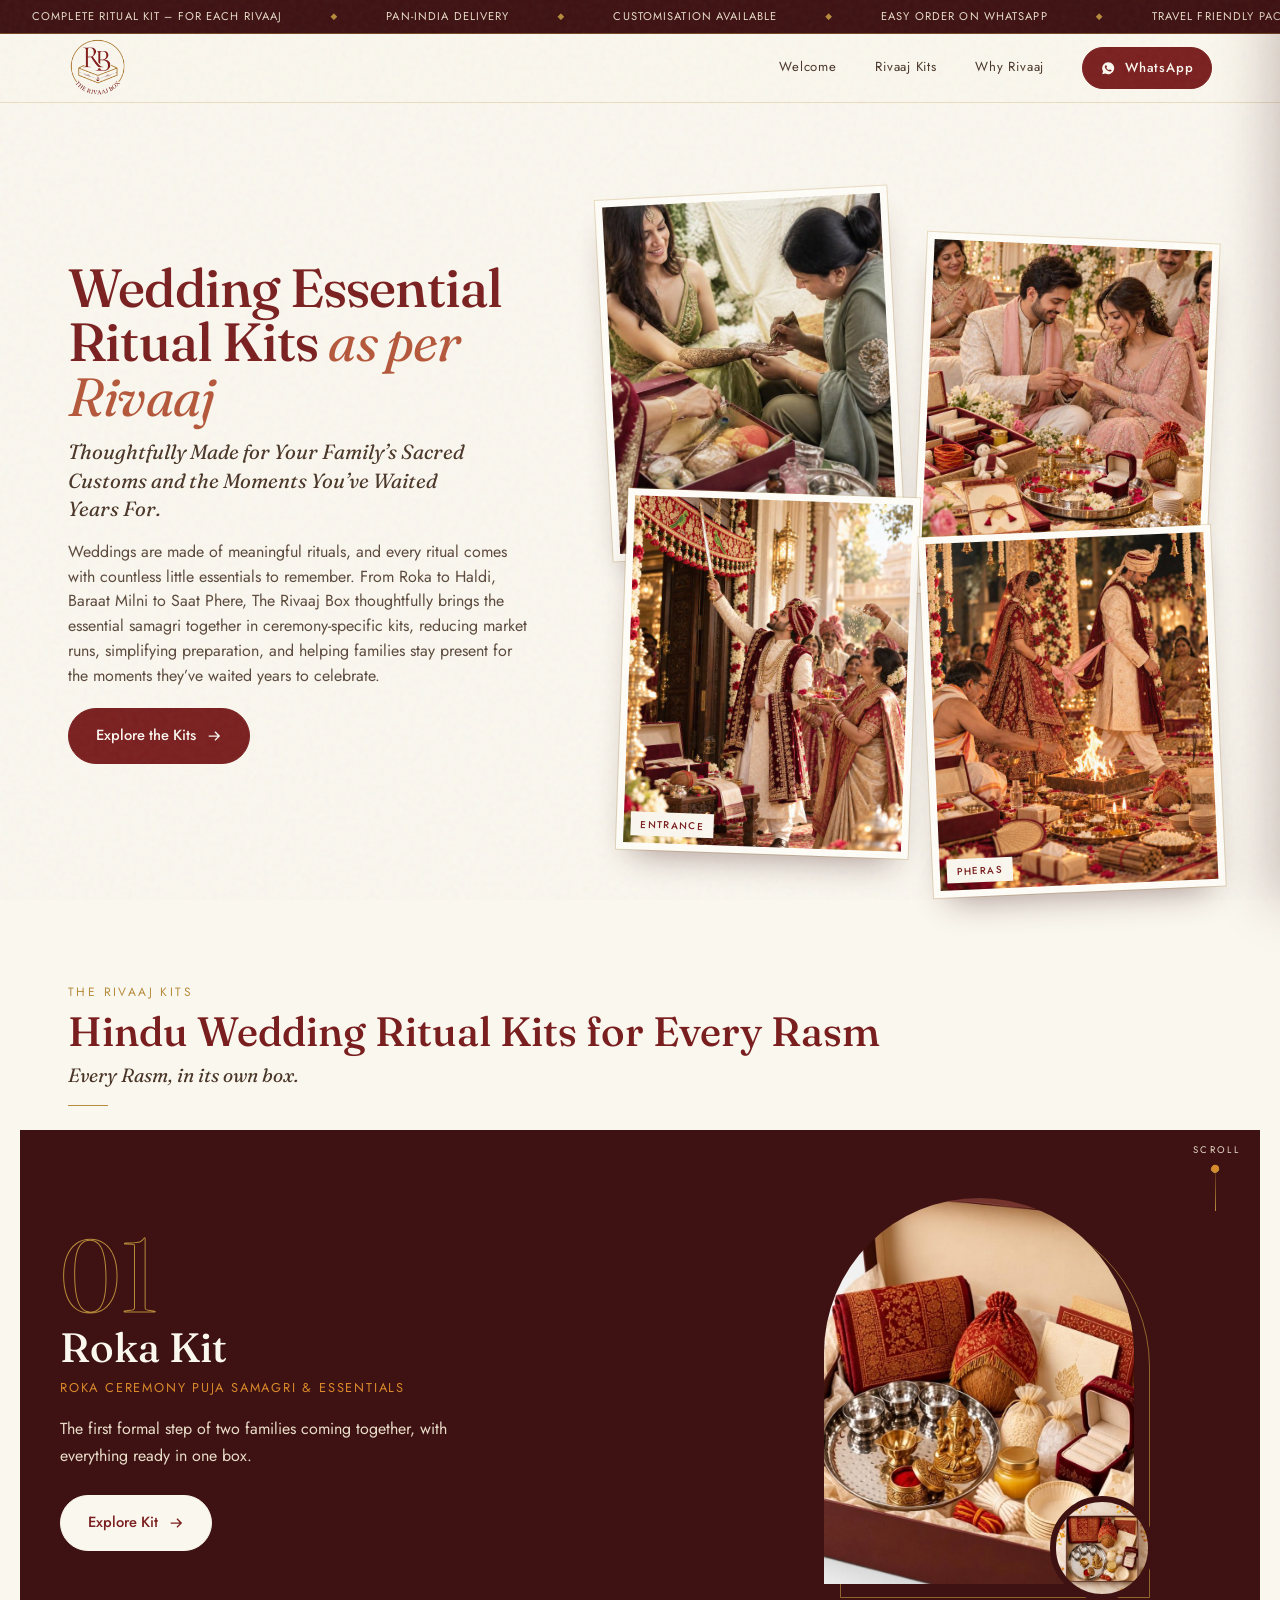
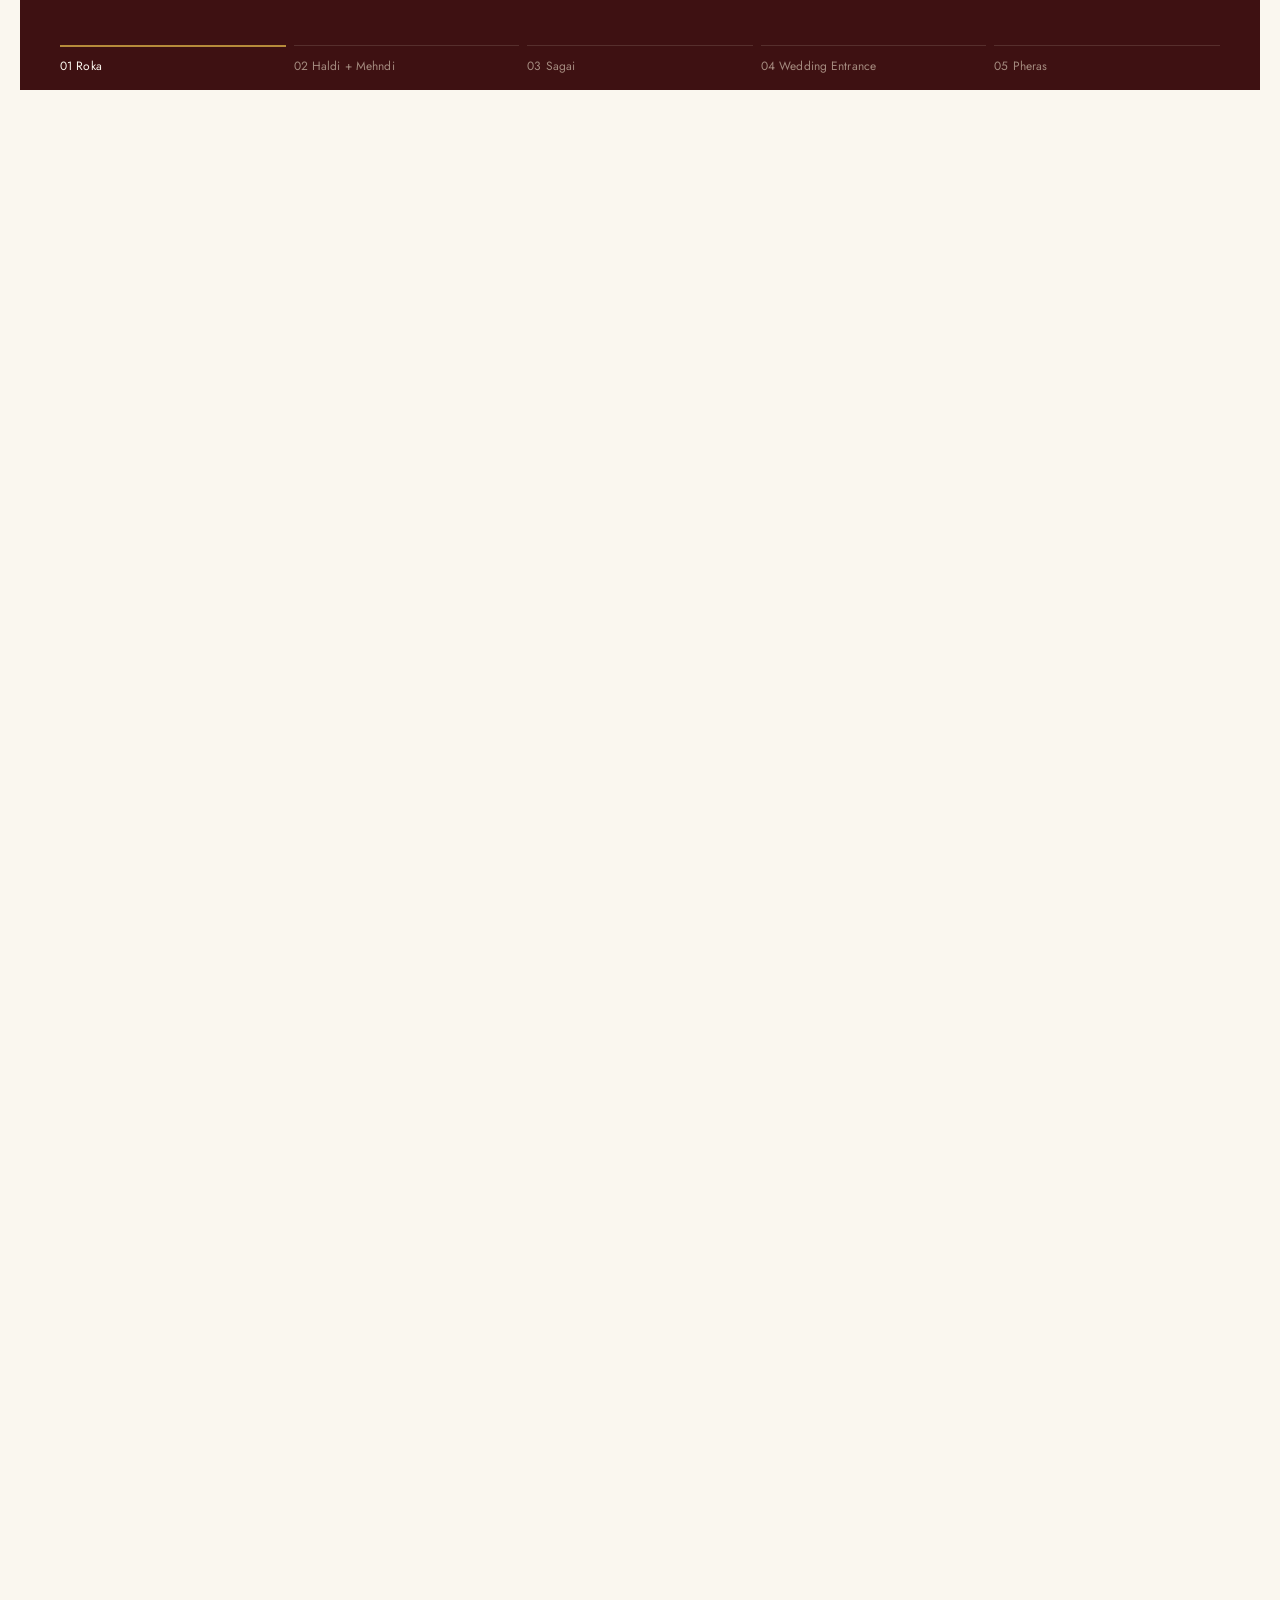
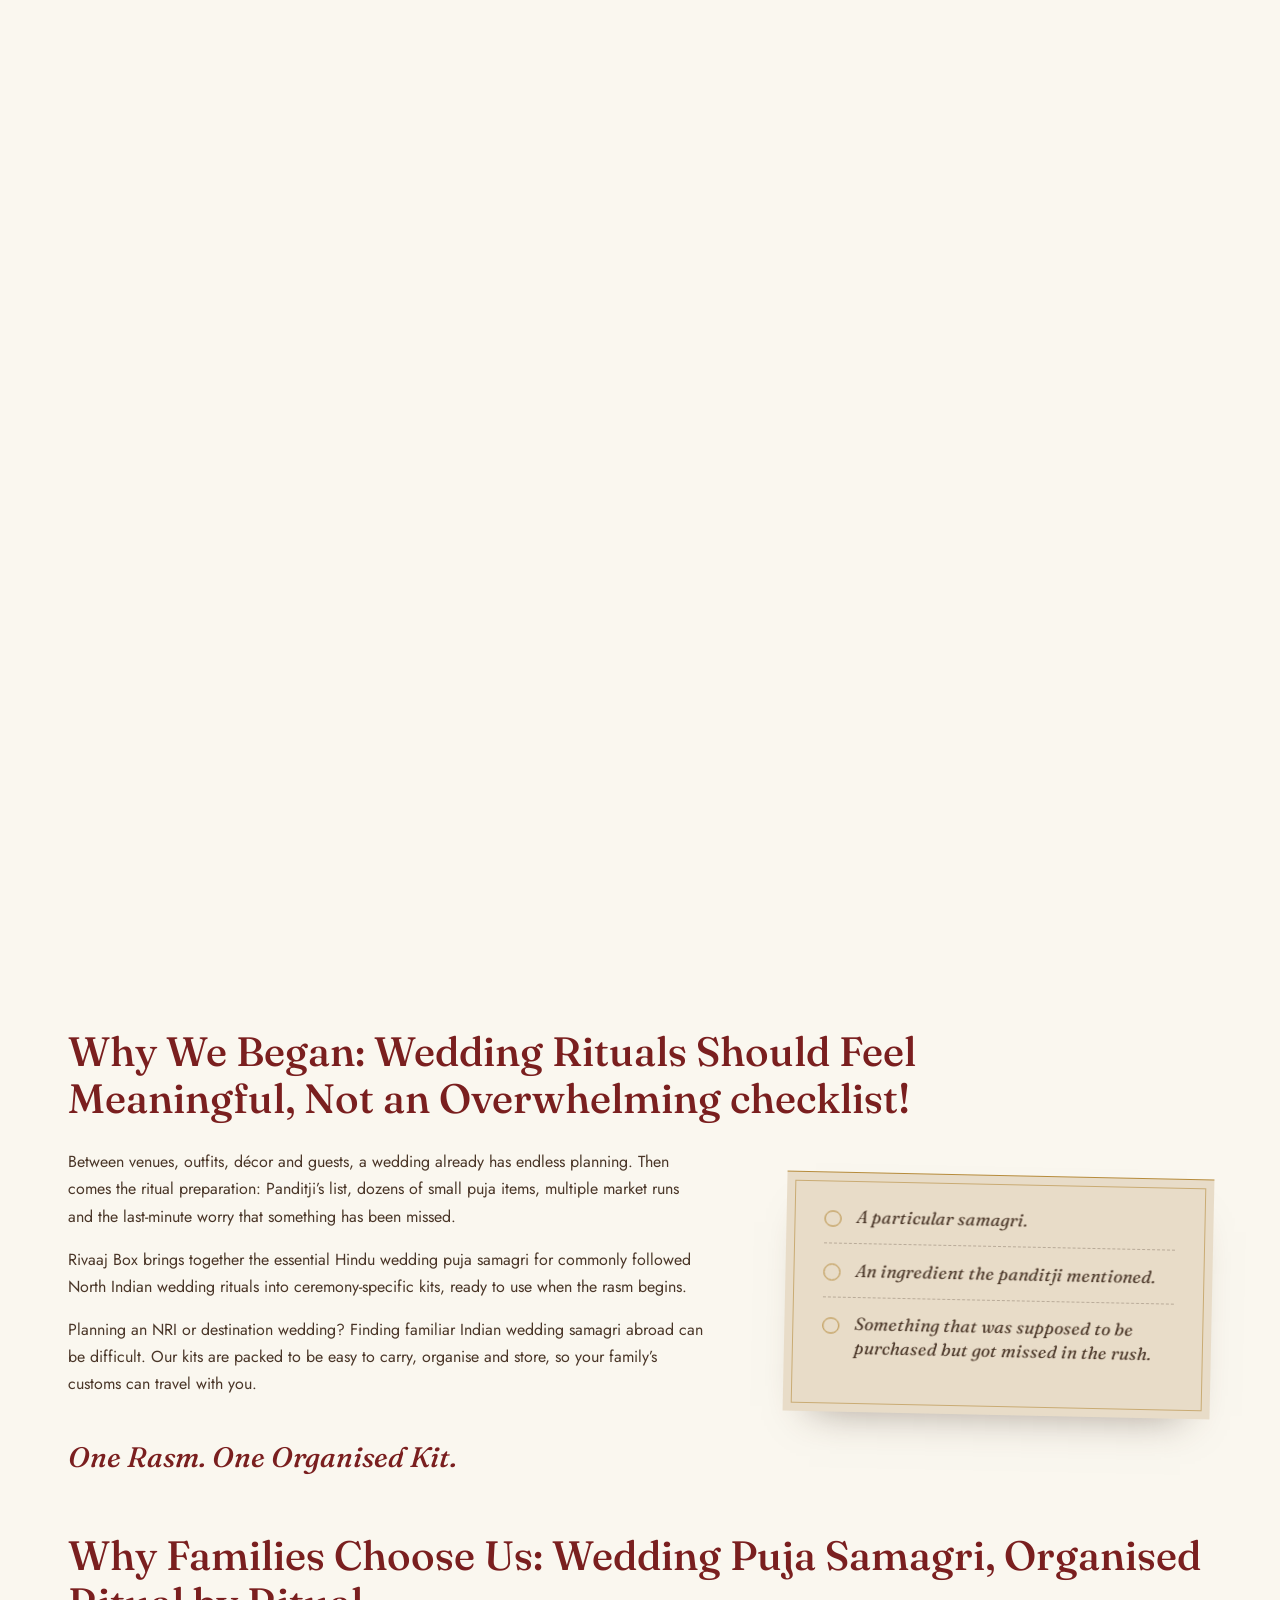
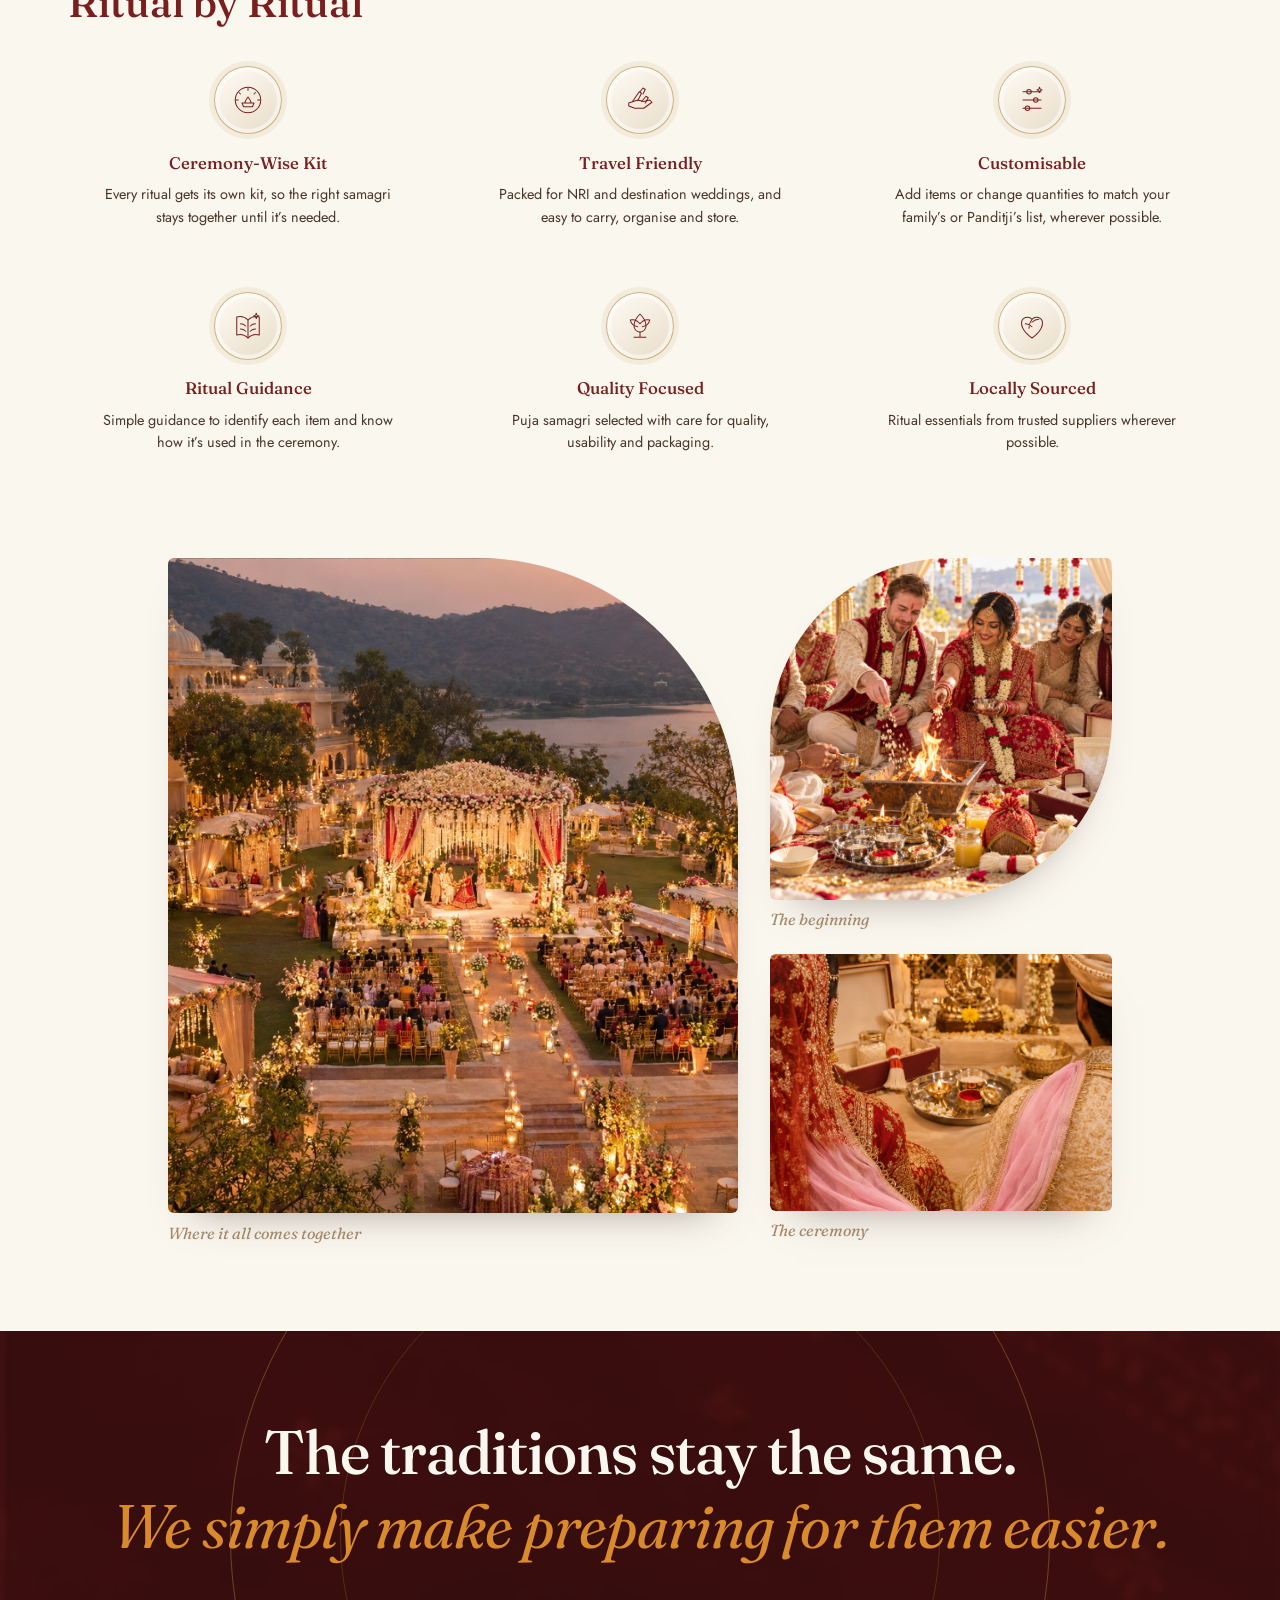
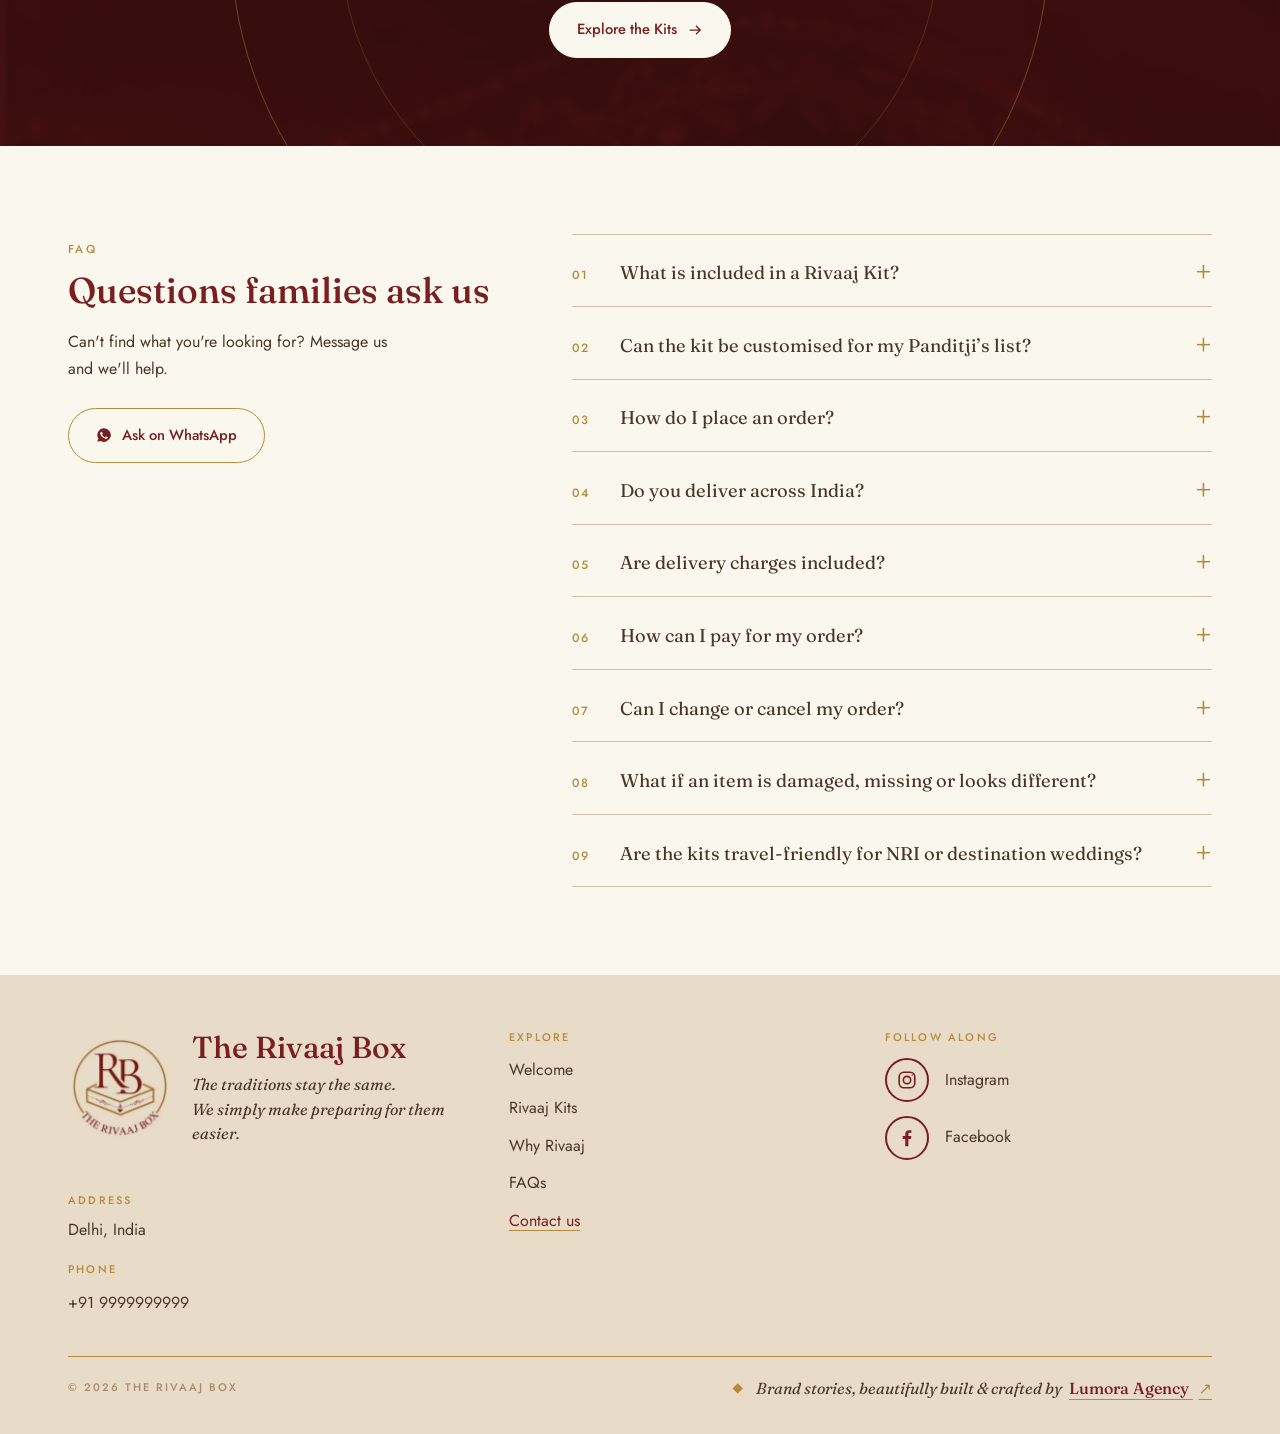
==== index.html @ 130acd94 "Update story photos and captions, add favicon, adjust curve radii Generated with [Devin](https://dev" ====
<!DOCTYPE html>
<html lang="en"><head><meta charset="UTF-8">
<meta name="viewport" content="width=device-width, initial-scale=1, viewport-fit=cover">
<title>The Rivaaj Box | Wedding Ritual Kits</title>
<link rel="icon" type="image/png" href="images/favicon.png">
<link rel="icon" href="images/favicon.ico" sizes="any">
<link rel="preconnect" href="https://fonts.googleapis.com"><link rel="preconnect" href="https://fonts.gstatic.com" crossorigin>
<link href="https://fonts.googleapis.com/css2?family=Fraunces:ital,opsz,wght@0,9..144,400;0,9..144,500;1,9..144,400&family=Jost:wght@400;500&display=swap" rel="stylesheet">
<link rel="stylesheet" href="styles.css"></head>
<body>
<div id="intro" role="presentation"><video muted playsinline autoplay preload="auto" aria-hidden="true" src="[data-uri]"></video><button id="skip" type="button">Skip</button></div>
<svg width="0" height="0" style="position:absolute"><symbol id="wa" viewBox="0 0 24 24"><path d="M12 2a10 10 0 0 0-8.6 15.1L2 22l5-1.3A10 10 0 1 0 12 2Zm5.2 14.2c-.2.6-1.3 1.2-1.8 1.2-.5.1-1 .2-3.3-.7-2.8-1.2-4.6-4-4.7-4.2-.1-.2-1.1-1.5-1.1-2.8s.7-2 1-2.3c.2-.3.5-.3.7-.3h.5c.2 0 .4 0 .6.5l.8 2c.1.2.1.3 0 .5l-.3.5-.4.4c-.1.2-.3.3-.1.6.2.3.8 1.3 1.7 2.1 1.2 1 2.1 1.3 2.4 1.5.3.1.4.1.6-.1l.8-1c.2-.2.3-.2.5-.1l1.9.9c.3.1.4.2.5.3.1.2.1.8-.1 1.4Z"/></symbol><symbol id="ar" viewBox="0 0 24 24"><path d="M4 11h13.2l-4.6-4.6L14 5l7 7-7 7-1.4-1.4 4.6-4.6H4z"/></symbol><symbol id="cl" viewBox="0 0 24 24"><path d="M5.6 4.2 12 10.6l6.4-6.4 1.4 1.4-6.4 6.4 6.4 6.4-1.4 1.4-6.4-6.4-6.4 6.4-1.4-1.4 6.4-6.4-6.4-6.4z"/></symbol></svg>

<div class="announce" aria-label="Announcements">
<span class="sr-only">Complete ritual kit for each Rivaaj. Pan-India delivery. Customisation available. Easy order on WhatsApp. Travel friendly packing.</span>
<div class="announce-track" aria-hidden="true"><div class="announce-group"><span class="announce-item">Complete Ritual Kit – For Each Rivaaj</span><span class="announce-item">Pan-India Delivery</span><span class="announce-item">Customisation Available</span><span class="announce-item">Easy Order on WhatsApp</span><span class="announce-item">Travel Friendly Packing</span></div><div class="announce-group"><span class="announce-item">Complete Ritual Kit – For Each Rivaaj</span><span class="announce-item">Pan-India Delivery</span><span class="announce-item">Customisation Available</span><span class="announce-item">Easy Order on WhatsApp</span><span class="announce-item">Travel Friendly Packing</span></div></div>
</div>
<nav><div class="wrap"><a href="index.html" aria-label="The Rivaaj Box home"><div class="logo" role="img" aria-label="The Rivaaj Box logo"></div></a>
<div class="nl"><a class="t" href="index.html">Welcome</a><a class="t" href="kits.html">Rivaaj Kits</a><a class="t" href="index.html#story">Why Rivaaj</a>
<a class="btn b1 wl" href="#" target="_blank" rel="noopener"><svg class="i"><use href="#wa"/></svg><span>WhatsApp</span></a></div></div></nav>

<main>
<div id="home">
<section class="hero"><div class="wrap hg">
<div><h1>Wedding Essential Ritual Kits <em>as per Rivaaj</em></h1><p class="tag">Thoughtfully Made for Your Family’s Sacred Customs and the Moments You’ve Waited Years For.</p>
<p class="sub">Weddings are made of meaningful rituals, and every ritual comes with countless little essentials to remember. From Roka to Haldi, Baraat Milni to Saat Phere, The Rivaaj Box thoughtfully brings the essential samagri together in ceremony-specific kits, reducing market runs, simplifying preparation, and helping families stay present for the moments they’ve waited years to celebrate.</p>
<div class="cta"><a class="btn b1" href="kits.html">Explore the Kits <svg class="i ar"><use href="#ar"/></svg></a></div></div>
<div class="hv">
<figure class="pr p1"><div class="ph p-c1" role="img" aria-label="Mehndi being applied while a family arranges a Haldi Mehndi box"></div><span>Haldi + Mehndi</span></figure>
<figure class="pr p2"><div class="ph p-c2" role="img" aria-label="A couple exchanging rings at the sagai"></div><span>Sagai</span></figure>
<figure class="pr p3"><div class="ph p-c3" role="img" aria-label="The groom's welcome at the wedding entrance"></div><span>Entrance</span></figure>
<figure class="pr p4"><div class="ph p-c4" role="img" aria-label="The couple at the sacred fire during the pheras"></div><span>Pheras</span></figure>
<small>One kit for every rasm</small></div>
</div></section>

<section class="journey-heading"><div class="wrap"><span class="journey-label">The Rivaaj Kits</span><h2>Hindu Wedding Ritual Kits for Every Rasm</h2><p>Every Rasm, in its own box.</p><i aria-hidden="true"></i></div></section>
<section class="jr" id="jr"><div class="stage"><div class="jh"><div class="sc" id="sc" aria-hidden="true"><span>SCROLL</span><i></i></div></div>
<div class="chs" id="chs"></div><div class="rail" id="rail"></div></div></section>

<section class="why-rivaaj" id="story">
<div class="sec why-intro"><div class="wrap">
<h2>Why We Began: Wedding Rituals Should Feel Meaningful, Not an Overwhelming checklist!</h2>
<div class="why-intro-layout">
<div class="why-copy">
<p>Between venues, outfits, décor and guests, a wedding already has endless planning. Then comes the ritual preparation: Panditji’s list, dozens of small puja items, multiple market runs and the last-minute worry that something has been missed.</p>
<p>Rivaaj Box brings together the essential Hindu wedding puja samagri for commonly followed North Indian wedding rituals into ceremony-specific kits, ready to use when the rasm begins.</p>
<p>Planning an NRI or destination wedding? Finding familiar Indian wedding samagri abroad can be difficult. Our kits are packed to be easy to carry, organise and store, so your family’s customs can travel with you.</p>
</div>
<div class="paper" id="paper"><ul><li>A particular samagri.</li><li>An ingredient the panditji mentioned.</li><li>Something that was supposed to be purchased but got missed in the rush.</li></ul></div>
</div>
<p class="why-promise">One Rasm. One Organised Kit.</p>
</div></div>
<div class="sec why-benefits"><div class="wrap">
<h2>Why Families Choose Us: Wedding Puja Samagri, Organised Ritual by Ritual</h2>
<div class="why-features">
<article class="why-point"><span class="why-icon" aria-hidden="true"><svg viewBox="0 0 48 48"><circle cx="24" cy="24" r="17"/><path d="M16 28h16l-2 5H18zM20 28c0-3 2-5 4-8 2 3 4 5 4 8M24 8v3m-12 3 2 2m20-2-2 2M8 24h3m26 0h3"/></svg></span><h3>Ceremony-Wise Kit</h3><p>Every ritual gets its own kit, so the right samagri stays together until it’s needed.</p></article>
<article class="why-point"><span class="why-icon" aria-hidden="true"><svg viewBox="0 0 48 48"><path d="m9 28 12-4 8 2 8-2 3 3-11 8H17l-8-3z"/><path d="m14 26 9-13 3 2-5 10m3-12 4-5 3 2-3 6m-2 10 6-7 3 2-4 7"/></svg></span><h3>Travel Friendly</h3><p>Packed for NRI and destination weddings, and easy to carry, organise and store.</p></article>
<article class="why-point"><span class="why-icon" aria-hidden="true"><svg viewBox="0 0 48 48"><path d="M12 13h24M12 24h24M12 35h24"/><circle cx="20" cy="13" r="3"/><circle cx="29" cy="24" r="3"/><circle cx="18" cy="35" r="3"/><path d="m34 7 1 2.5 2.5 1-2.5 1-1 2.5-1-2.5-2.5-1 2.5-1z"/></svg></span><h3>Customisable</h3><p>Add items or change quantities to match your family’s or Panditji’s list, wherever possible.</p></article>
<article class="why-point"><span class="why-icon" aria-hidden="true"><svg viewBox="0 0 48 48"><path d="M9 12c6-2 11 0 15 4 4-4 9-6 15-4v24c-6-2-11 0-15 4-4-4-9-6-15-4z"/><path d="M24 16v24m-10-19c3 0 5 1 7 3m13-3c-3 0-5 1-7 3m-13 4c3 0 5 1 7 3m13-3c-3 0-5 1-7 3"/><path d="m35 7 1 2.5 2.5 1-2.5 1-1 2.5-1-2.5-2.5-1 2.5-1z"/></svg></span><h3>Ritual Guidance</h3><p>Simple guidance to identify each item and know how it’s used in the ceremony.</p></article>
<article class="why-point"><span class="why-icon" aria-hidden="true"><svg viewBox="0 0 48 48"><path d="M24 8c5 5 8 10 8 16a8 8 0 0 1-16 0c0-6 3-11 8-16z"/><path d="M24 21c-4-5-9-6-13-5 1 5 4 8 10 9m3-4c4-5 9-6 13-5-1 5-4 8-10 9M24 32v7m-8 0h16"/></svg></span><h3>Quality Focused</h3><p>Puja samagri selected with care for quality, usability and packaging.</p></article>
<article class="why-point"><span class="why-icon" aria-hidden="true"><svg viewBox="0 0 48 48"><path d="M24 40s-14-9-14-20a8 8 0 0 1 14-5 8 8 0 0 1 14 5c0 11-14 20-14 20z"/><path d="M24 15c-3 4-4 8-4 12m4-8c3-3 6-4 9-4m-9 10c-3-3-6-4-9-4"/></svg></span><h3>Locally Sourced</h3><p>Ritual essentials from trusted suppliers wherever possible.</p></article>
</div>
</div></div>
</section>
<section class="sec" style="padding-top:0"><div class="wrap mo">
<figure class="f1"><div class="fr sh-corner" data-p="blessing"><span class="lb">Photo: a lakeside wedding venue at sunset with the mandap and guests</span></div><figcaption>Where it all comes together</figcaption></figure>
<figure class="f2"><div class="fr sh-leaf" data-p="couple"><span class="lb">Photo: bride and groom offering samagri into the havan with family</span></div><figcaption>The beginning</figcaption></figure>
<figure class="f3"><div class="fr" data-p="hands" style="border-radius:6px"><span class="lb">Photo: couple seated before Ganesh ji with a puja thali</span></div><figcaption>The ceremony</figcaption></figure></div></section>
<section class="sec moment"><div class="ring"></div><div class="ring two"></div><div class="wrap"><h2>The traditions stay the same.<em>We simply make preparing for them easier.</em></h2><a class="btn b3" href="kits.html">Explore the Kits <svg class="i ar"><use href="#ar"/></svg></a></div></section>
<section class="sec" id="faq"><div class="wrap fq"><div class="fl"><span class="lab">FAQ</span><h2>Questions families ask us</h2><div class="fd"><p>Can't find what you're looking for? Message us and we'll help.</p><a class="btn b2 wl" href="#" target="_blank" rel="noopener"><svg class="i"><use href="#wa"/></svg>Ask on WhatsApp</a></div></div><div><div class="fqs">
<details><summary>What is included in a Rivaaj Kit?</summary><p>Each Rivaaj Wedding Ritual Kit brings together the essential puja samagri and ritual items required for a specific ceremony, thoughtfully organised in one box.</p><p>The exact contents of every kit are clearly listed on the respective product page, along with anything that may need to be arranged separately.</p></details>
<details><summary>Can the kit be customised for my Panditji’s list?</summary><p>Yes. Our kits are developed with Pandit recommendations and around commonly followed North Indian Hindu wedding rituals and puja samagri requirements.</p><p>You can simply share the additional items or changes you need, and we’ll customise the kit wherever possible. We can also increase quantities of selected samagri items or help source any extra family- or Panditji-specific requirements, subject to availability.</p></details>
<details><summary>How do I place an order?</summary><p>Simply click “Order on WhatsApp” and share the kit(s) you need, your wedding or function date, delivery PIN code and any special requirements.</p><p>We’ll confirm the kit details, availability, customisation requirements, delivery timeline and complete order details with you before the order is finalised.</p></details>
<details><summary>Do you deliver across India?</summary><p>Yes, Rivaaj Box offers pan-India delivery, subject to courier serviceability at your PIN code.</p><p>Share your delivery location while placing the order and we’ll confirm the expected dispatch and delivery timeline with you.</p></details>
<details><summary>Are delivery charges included?</summary><p>Delivery charges are additional and borne by the customer on an actual-cost basis.</p><p>Since package dimensions and weight can vary depending on the number and type of kits ordered, shipping charges depend on the box size, weight, destination PIN code and courier partner. The applicable cost will be shared with you on WhatsApp, and tracking details will be provided after dispatch.</p></details>
<details><summary>How can I pay for my order?</summary><p>Once your kit selection, customisation and delivery details are confirmed, our team will share the payment details and final payable amount with you on WhatsApp before processing your order.</p><p>This ensures that product, customisation and shipping charges are clearly communicated beforehand.</p></details>
<details><summary>Can I change or cancel my order?</summary><p>If you need to make a change or cancel an order, please contact us on WhatsApp as early as possible.</p><p>Whether a change or cancellation can be accommodated will depend on the stage of sourcing, customisation and packing of your order. Our team will confirm what is possible before proceeding.</p></details>
<details><summary>What if an item is damaged, missing or looks different?</summary><p>Some ritual essentials may be sourced in different batches, so the brand, colour, shape or packaging may occasionally differ from the product photographs, while we aim to maintain the intended quality and purpose of the item.</p><p>If an item arrives damaged, missing or incorrect, simply message us on WhatsApp with your order details and a clear photograph of the issue. Our team will review it and help with the quickest possible resolution.</p><p>We also recommend checking your kit soon after delivery and reviewing any family-specific requirements with your Panditji before the ceremony.</p></details>
<details><summary>Are the kits travel-friendly for NRI or destination weddings?</summary><p>Yes. Rivaaj Kits are designed to make carrying Hindu wedding puja samagri easier for NRI and destination weddings.</p><p>The essentials are thoughtfully organised and individually packed to help minimise mixing, leakage and contamination while keeping the kits practical to carry in your luggage. This makes it easier to celebrate your family’s customs and stay connected to your roots even when the wedding is away from home.</p><p>For international travel, we recommend checking your airline and destination-country regulations beforehand, particularly for powders, liquids, food items, seeds or other restricted materials.</p></details>
</div><div class="fd fm"><p>Can't find what you're looking for? Message us and we'll help.</p><a class="btn b2 wl" href="#" target="_blank" rel="noopener"><svg class="i"><use href="#wa"/></svg>Ask on WhatsApp</a></div></div></div></section>
</div>
</main>

<footer class="site-footer"><div class="wrap">
<div class="footer-grid">
<div class="footer-left">
<div class="footer-brand"><div class="logo" role="img" aria-label="The Rivaaj Box logo"></div><div><h2>The Rivaaj Box</h2><p class="footer-tagline">The traditions stay the same.<br>We simply make preparing for them easier.</p></div></div>
<div class="footer-contact">
<div><span class="footer-label">Address</span><p>Delhi, India</p></div>
<div><span class="footer-label">Phone</span><a href="https://wa.me/919999999999">+91 9999999999</a></div>
</div>
</div>
<div class="footer-explore"><span class="footer-label">Explore</span><ul>
<li><a href="#">Welcome</a></li><li><a href="#kits">Rivaaj Kits</a></li><li><a href="#story">Why Rivaaj</a></li><li><a href="#faq">FAQs</a></li>
<li><a class="footer-contact-link" href="https://wa.me/919999999999" target="_blank" rel="noopener">Contact us</a></li>
</ul></div>
<div class="footer-social"><span class="footer-label">Follow Along</span>
<a href="https://www.instagram.com/therivaajbox/" target="_blank" rel="noopener" aria-label="Instagram"><span class="social-icon"><svg viewBox="0 0 24 24" aria-hidden="true"><rect x="3.5" y="3.5" width="17" height="17" rx="5"/><circle cx="12" cy="12" r="4"/><circle cx="17.7" cy="6.6" r=".8" class="social-dot"/></svg></span><span>Instagram</span></a>
<a href="https://www.facebook.com/profile.php?id=61596025145967" target="_blank" rel="noopener" aria-label="Facebook"><span class="social-icon"><svg viewBox="0 0 24 24" aria-hidden="true"><path d="M13.5 21v-8h2.8l.4-3.1h-3.2v-2c0-.9.3-1.5 1.6-1.5h1.7V3.6c-.3 0-1.3-.1-2.5-.1-2.5 0-4.2 1.5-4.2 4.3v2.1H7.3V13h2.8v8z"/></svg></span><span>Facebook</span></a>
</div>
</div>
<div class="footer-bottom"><span class="footer-copyright">© 2026 THE RIVAAJ BOX</span><p class="footer-credit"><span class="footer-diamond" aria-hidden="true">◆</span><span>Brand stories, beautifully built & crafted by</span><a href="https://agencylumora.com" target="_blank" rel="noopener">Lumora Agency <span aria-hidden="true">↗</span></a></p></div>
</div></footer>

<div class="ov" id="ov"></div>
<aside class="dr" id="dr" role="dialog" aria-modal="true" aria-label="Kit details"><button class="x" id="cx" aria-label="Close"><svg class="i"><use href="#cl"/></svg></button><div class="db" id="db"></div>
<div class="df"><a class="btn" id="ord" href="#" target="_blank" rel="noopener"><svg class="i"><use href="#wa"/></svg>Order Now → WhatsApp</a></div></aside>

<script src="app.js" defer></script></body></html>
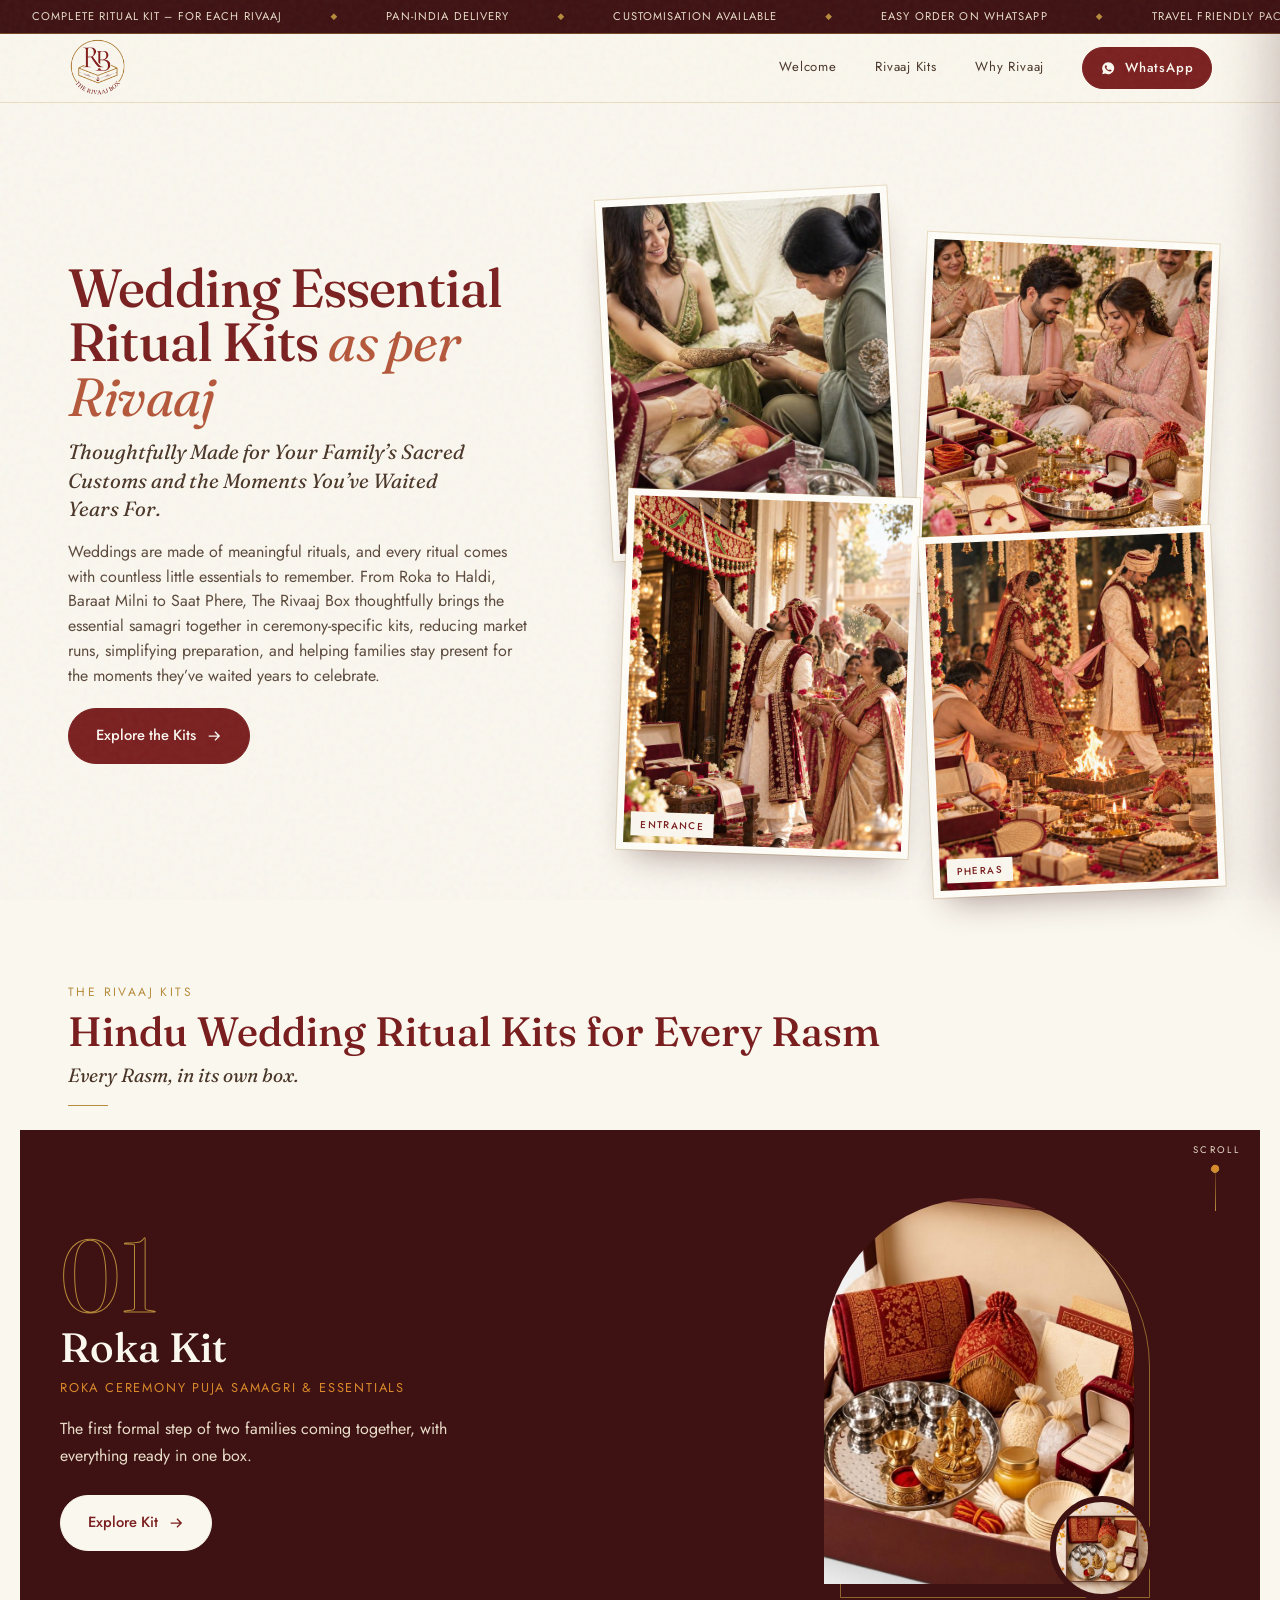
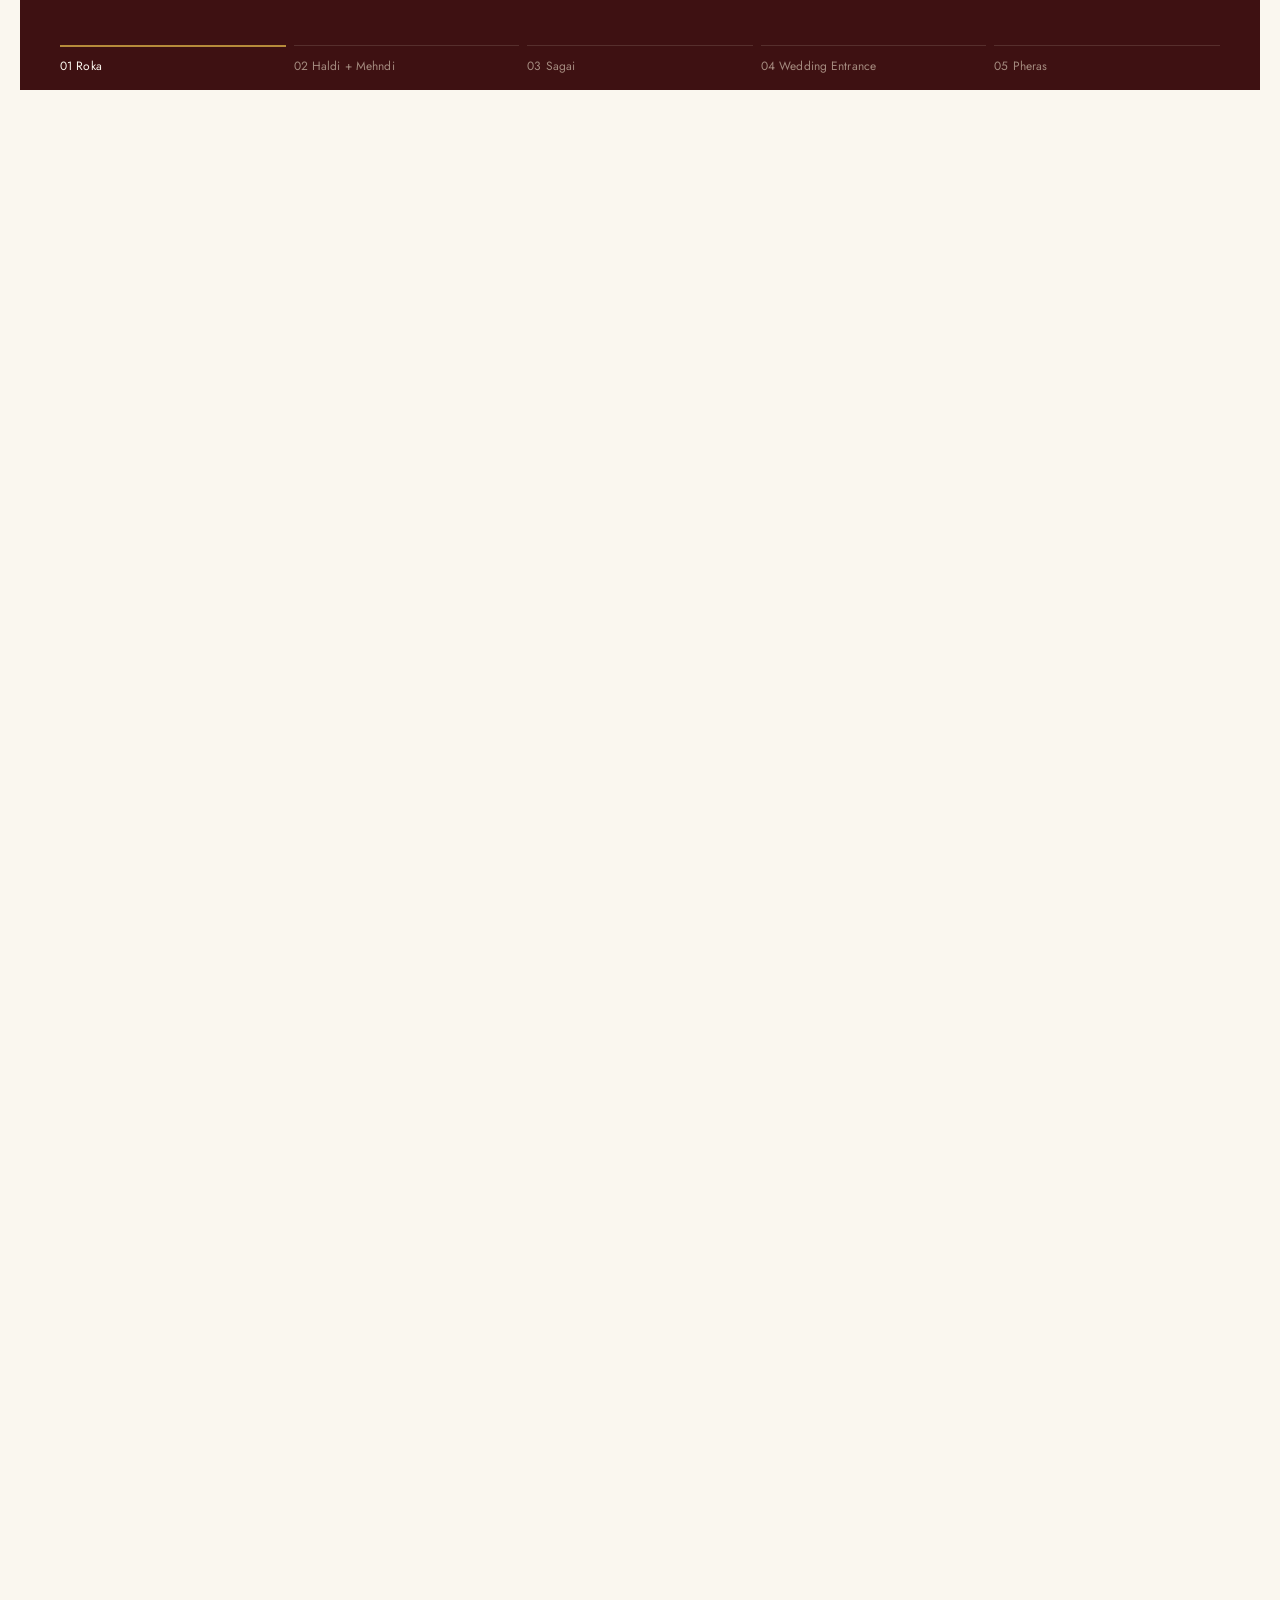
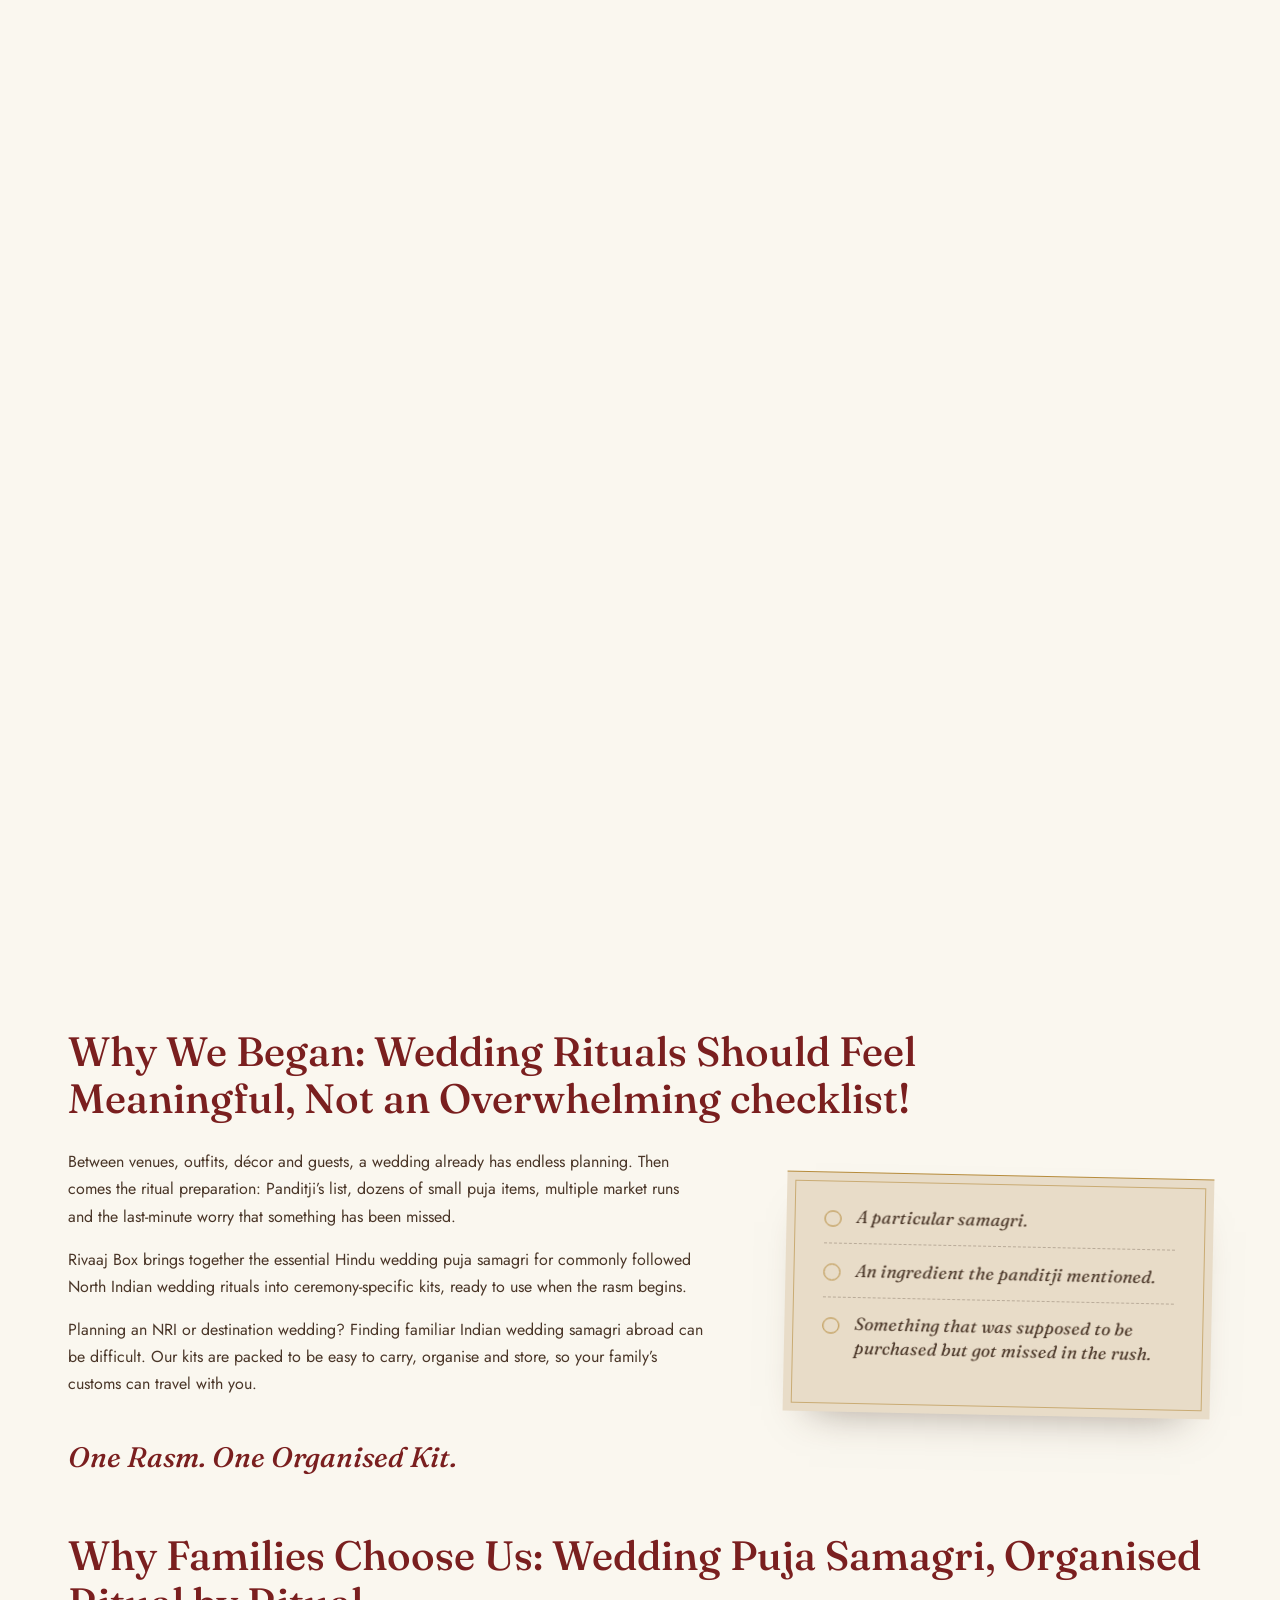
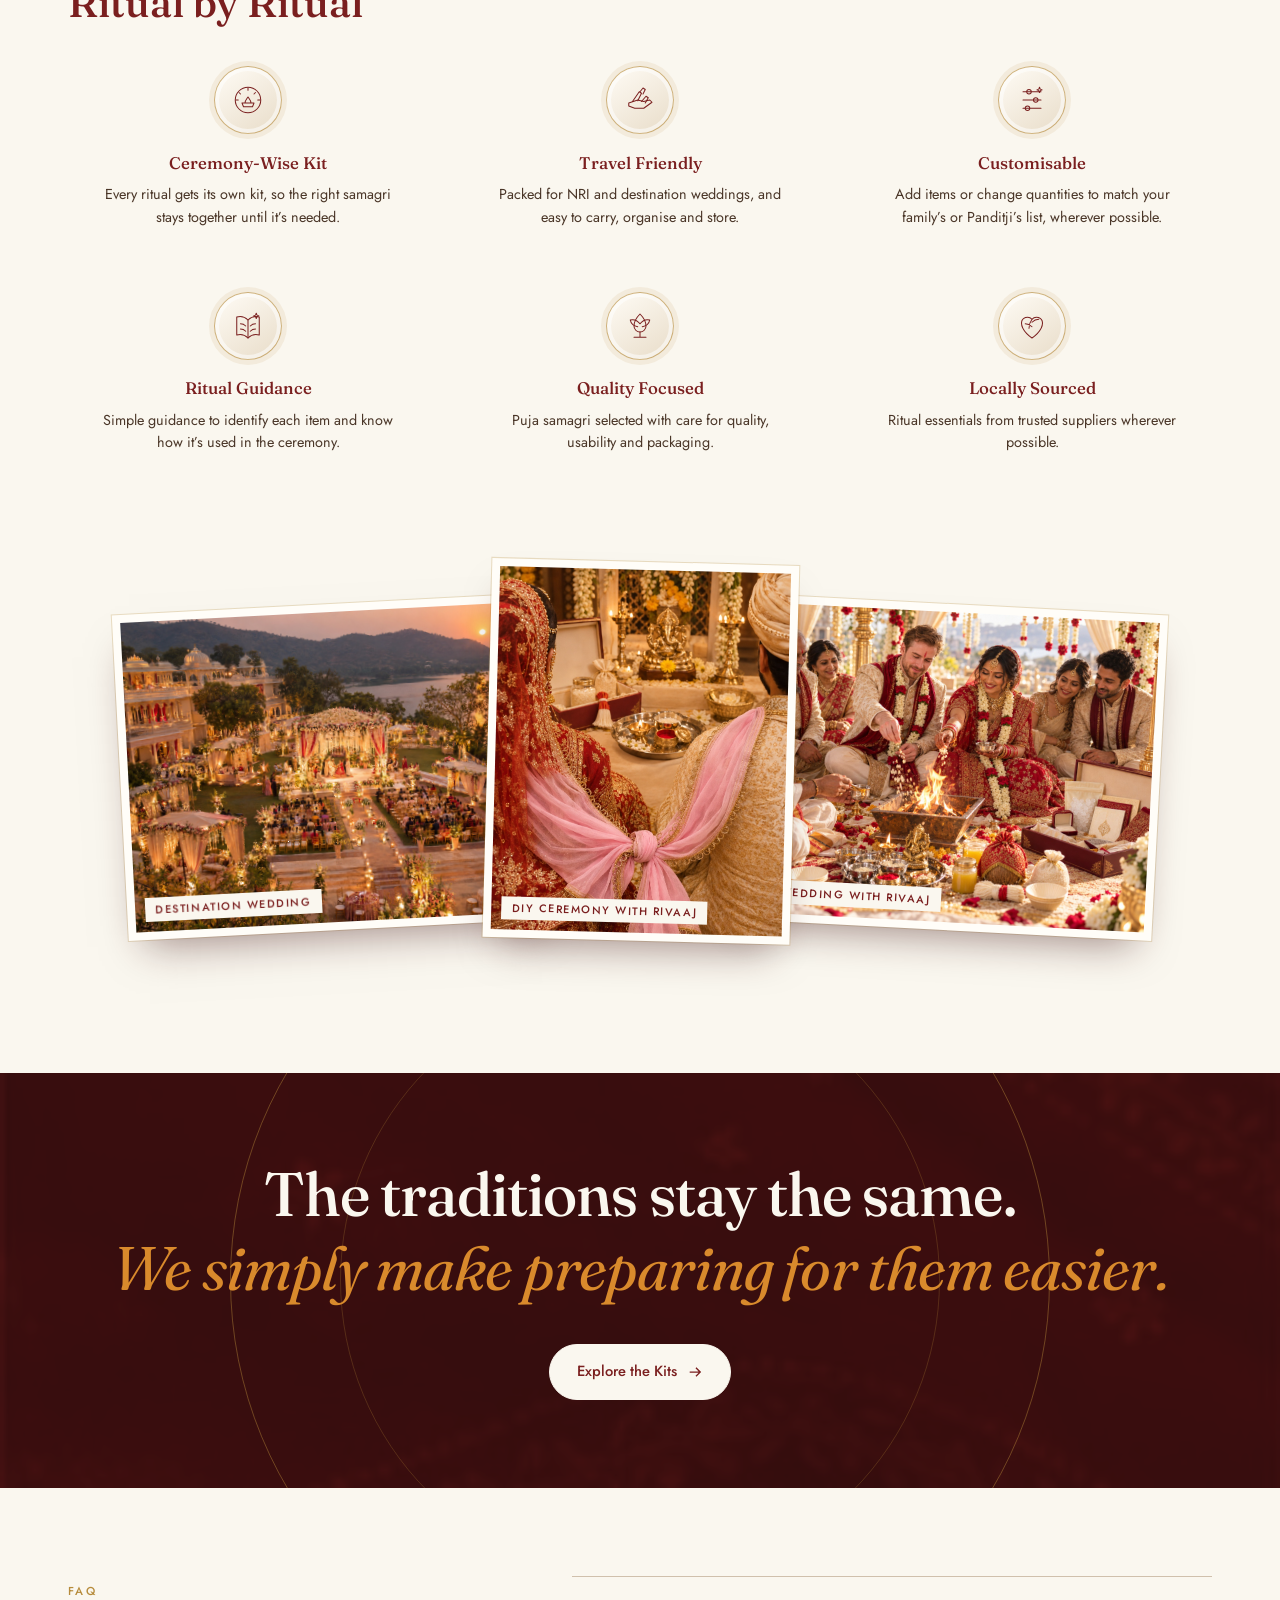
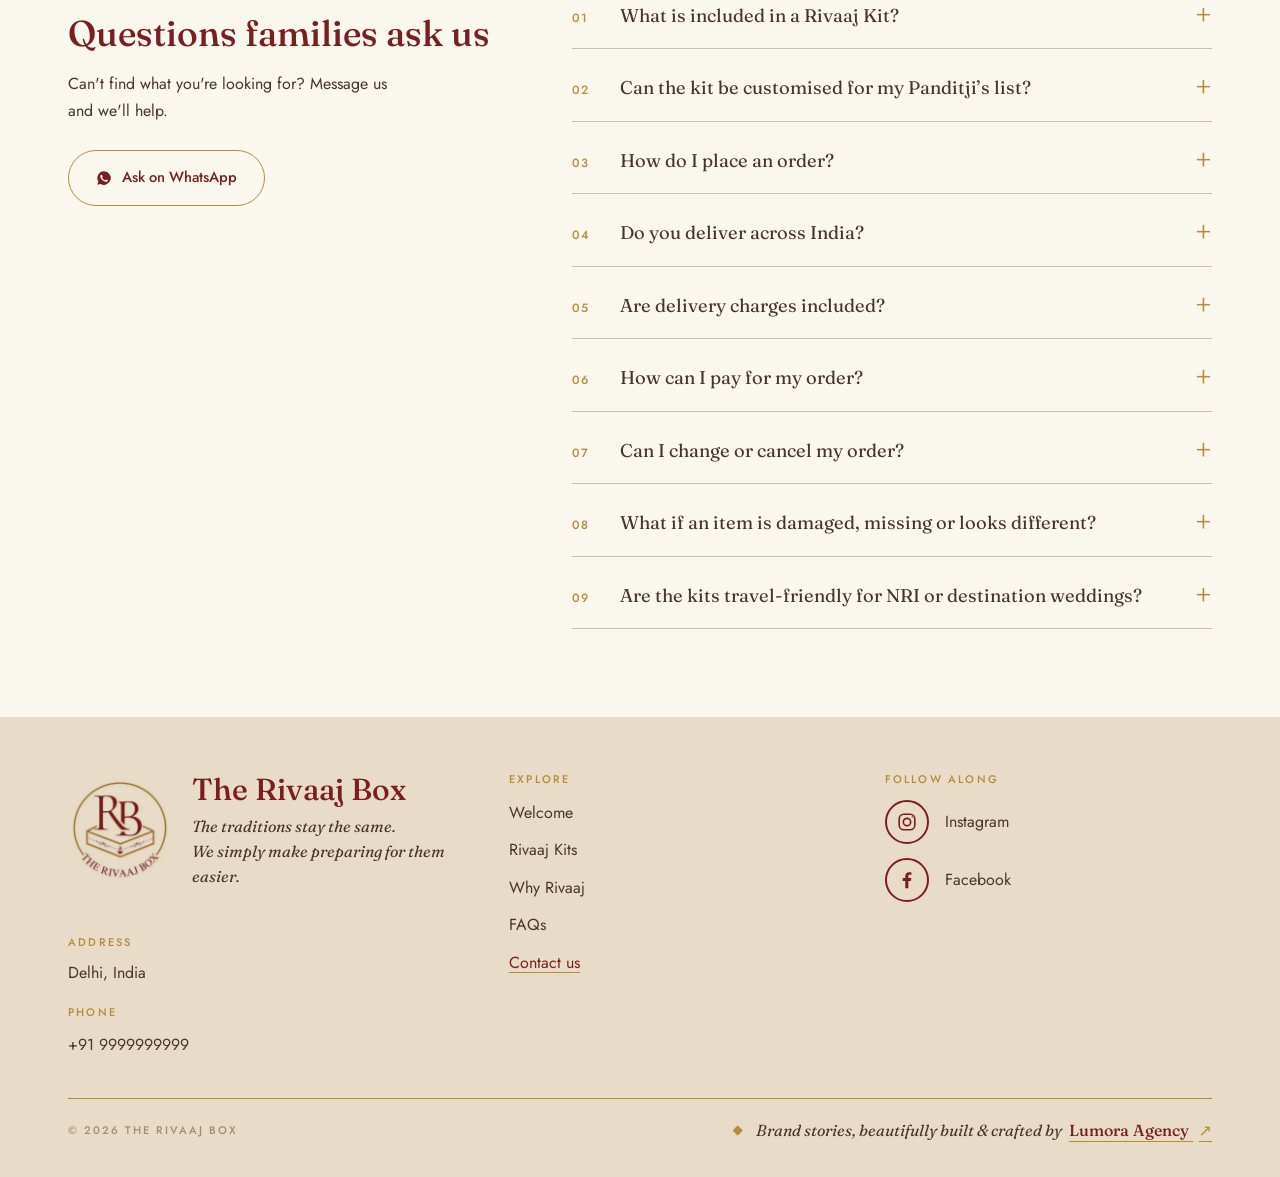
==== commit 110925c9: "Replace story grid with overlapping photo collage and update tags" ====
--- a/index.html
+++ b/index.html
@@ -62,10 +62,11 @@
 </div>
 </div></div>
 </section>
-<section class="sec" style="padding-top:0"><div class="wrap mo">
-<figure class="f1"><div class="fr sh-corner" data-p="blessing"><span class="lb">Photo: a lakeside wedding venue at sunset with the mandap and guests</span></div><figcaption>Where it all comes together</figcaption></figure>
-<figure class="f2"><div class="fr sh-leaf" data-p="couple"><span class="lb">Photo: bride and groom offering samagri into the havan with family</span></div><figcaption>The beginning</figcaption></figure>
-<figure class="f3"><div class="fr" data-p="hands" style="border-radius:6px"><span class="lb">Photo: couple seated before Ganesh ji with a puja thali</span></div><figcaption>The ceremony</figcaption></figure></div></section>
+<section class="sec" style="padding-top:0"><div class="wrap cg">
+<figure class="cl c1"><img src="images/blessing.jpg" alt="A lakeside wedding venue at sunset with the mandap and guests" loading="lazy"><figcaption>Destination Wedding</figcaption></figure>
+<figure class="cl c2"><img src="images/preparation.jpg" alt="A couple seated before Ganesh ji with a puja thali" loading="lazy"><figcaption>DIY Ceremony with Rivaaj</figcaption></figure>
+<figure class="cl c3"><img src="images/joy.jpg" alt="A bride and groom offering samagri into the havan with family" loading="lazy"><figcaption>NRI Wedding with Rivaaj</figcaption></figure>
+</div></section>
 <section class="sec moment"><div class="ring"></div><div class="ring two"></div><div class="wrap"><h2>The traditions stay the same.<em>We simply make preparing for them easier.</em></h2><a class="btn b3" href="kits.html">Explore the Kits <svg class="i ar"><use href="#ar"/></svg></a></div></section>
 <section class="sec" id="faq"><div class="wrap fq"><div class="fl"><span class="lab">FAQ</span><h2>Questions families ask us</h2><div class="fd"><p>Can't find what you're looking for? Message us and we'll help.</p><a class="btn b2 wl" href="#" target="_blank" rel="noopener"><svg class="i"><use href="#wa"/></svg>Ask on WhatsApp</a></div></div><div><div class="fqs">
 <details><summary>What is included in a Rivaaj Kit?</summary><p>Each Rivaaj Wedding Ritual Kit brings together the essential puja samagri and ritual items required for a specific ceremony, thoughtfully organised in one box.</p><p>The exact contents of every kit are clearly listed on the respective product page, along with anything that may need to be arranged separately.</p></details>
--- a/styles.css
+++ b/styles.css
@@ -295,3 +295,15 @@
 @media(min-width:821px){.hv{aspect-ratio:1/1.05;width:min(100%,calc((100svh - 69px - env(safe-area-inset-top,0px) - 2.5rem)/1.05));max-width:780px;margin-left:0;margin-right:0}}
 @media(max-width:820px){.hero{padding:.8rem 0 1rem;align-items:flex-start}.hero .hg{gap:.9rem}.hero h1{font-size:clamp(1.9rem,8vw,2.4rem);line-height:1.05}.hero .sub{font-size:.9rem;line-height:1.55;margin:.8rem 0 1rem}.hv{--h:min(32svh,270px);width:100%;max-width:480px;aspect-ratio:auto;height:var(--h);margin:0 auto .4rem}.pr{height:calc(var(--h)*.92);width:calc(var(--h)*.74);padding:4px}.pr .ph{height:100%;aspect-ratio:auto}.p1{left:0;right:auto;top:0}.p2{left:calc((100% - var(--h)*.74)/3);right:auto;top:8%}.p3{left:calc((100% - var(--h)*.74)*2/3);right:auto;top:0}.p4{left:calc(100% - var(--h)*.74);right:auto;top:8%}.hv small{display:none}}
 @media(prefers-reduced-motion:reduce){*{animation:none!important;transition-duration:.01ms!important;scroll-behavior:auto!important}}
+
+.cg{display:flex;align-items:center;justify-content:center;width:min(88%,1040px);margin:0 auto;padding:1.2rem 0 1.8rem}
+.cl{position:relative;margin:0;background:#fffdf8;padding:8px;box-shadow:0 22px 40px -18px rgba(62,17,18,.5),0 0 0 1px rgba(182,139,59,.25);transition:transform .5s cubic-bezier(.2,.7,.2,1)}
+.cl img{display:block;width:100%;height:auto}
+.cl figcaption{position:absolute;left:18px;bottom:18px;max-width:calc(100% - 36px);background:var(--iv);color:var(--mar);font:500 .68rem/1.3 var(--sans);letter-spacing:.14em;text-transform:uppercase;padding:.3rem .65rem}
+.cl:hover{transform:rotate(0) translateY(-8px);z-index:6}
+.c1{width:42%;transform:rotate(-3deg);z-index:1}
+.c2{width:30%;margin-left:-6%;transform:rotate(1.5deg) translateY(-4%);z-index:3}
+.c3{width:42%;margin-left:-6%;transform:rotate(3deg);z-index:2}
+@media(max-width:820px){.cg{width:94%}.cl{padding:4px}.cl figcaption{left:8px;bottom:8px;max-width:calc(100% - 16px);font-size:.5rem;padding:.2rem .4rem;letter-spacing:.1em}.c1{width:40%}.c2{width:30%;margin-left:-6%}.c3{width:40%;margin-left:-6%}}
+
+@media(max-width:820px){.cg{width:92%;padding:1.4rem 0 2rem}.cl{padding:4px}.cl img{aspect-ratio:3/4.1;object-fit:cover}.c1,.c2,.c3{width:48%}.c1{margin-left:0;transform:rotate(-4deg);z-index:1}.c2{margin-left:-24%;transform:rotate(2deg) translateY(-6%);z-index:2}.c3{margin-left:-24%;transform:rotate(-2deg) translateY(4%);z-index:3}.c1 img{object-position:60% 50%}.cl:hover{transform:none}}
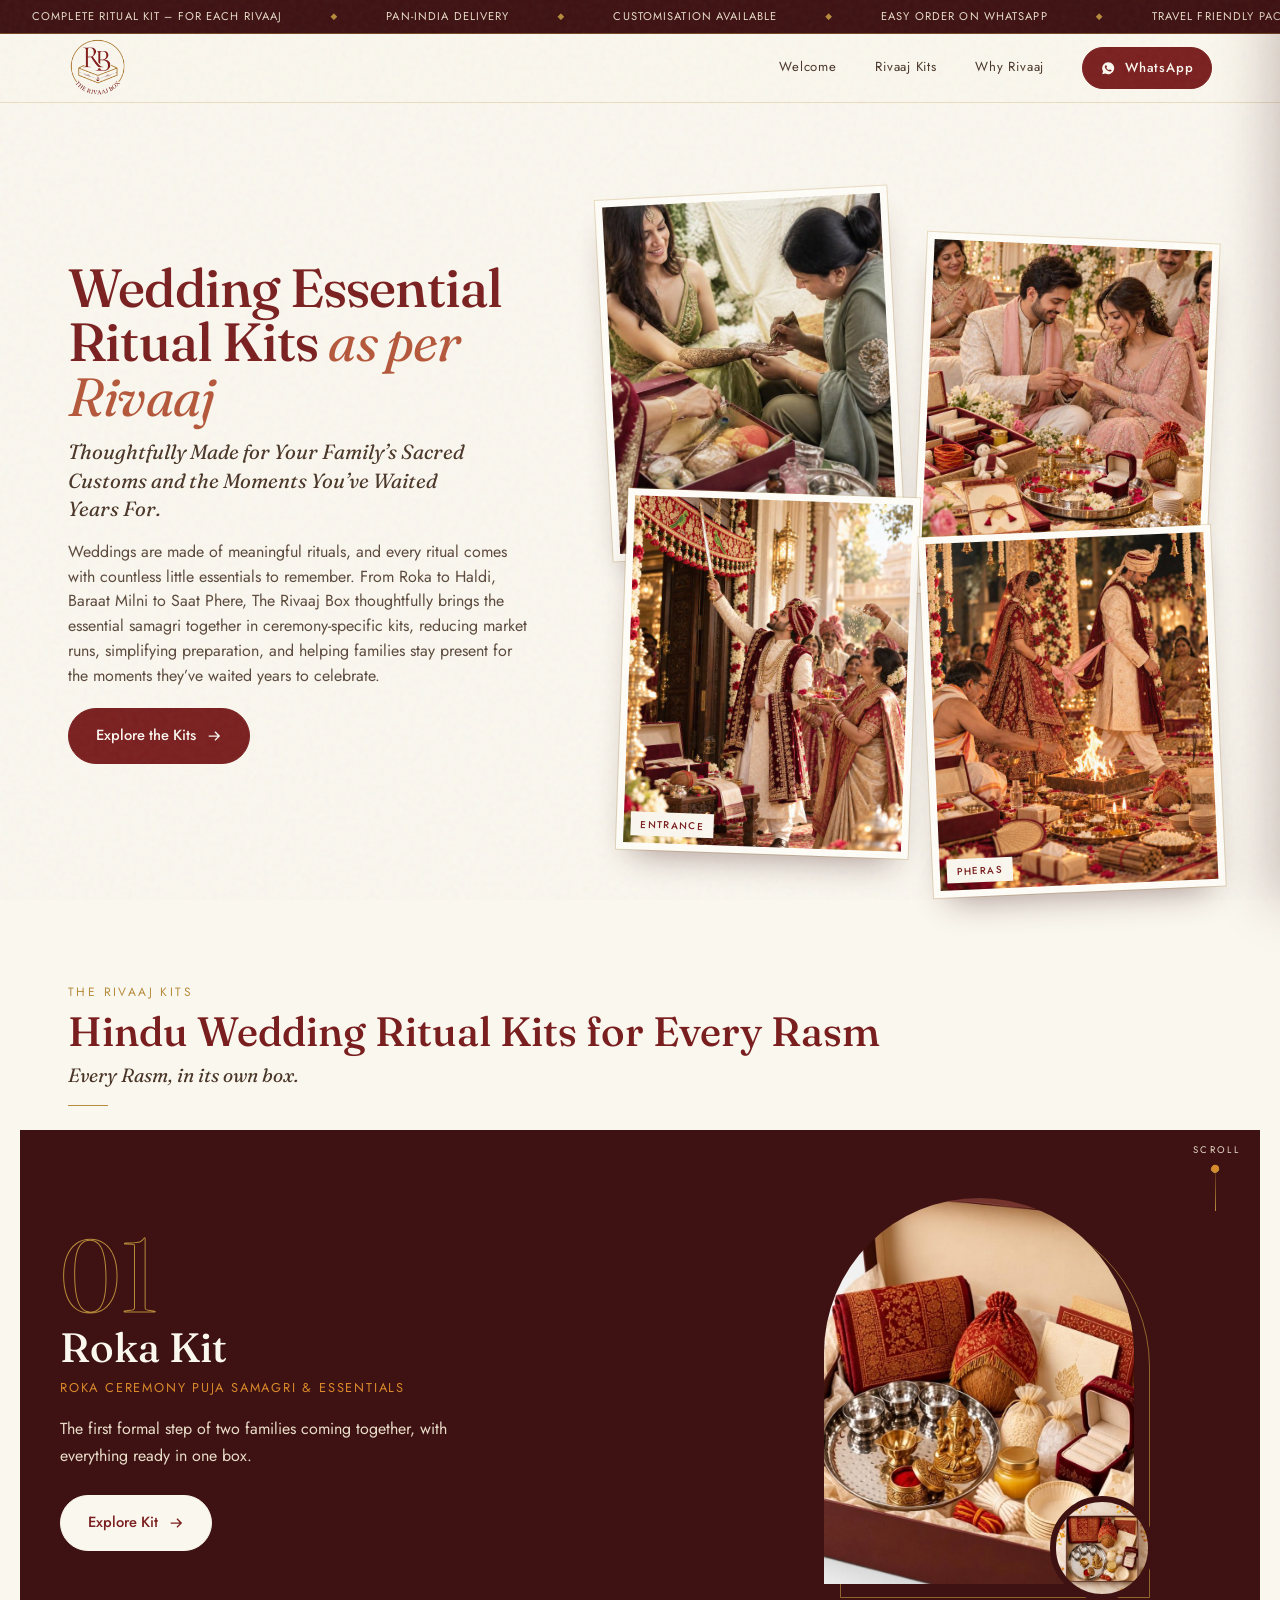
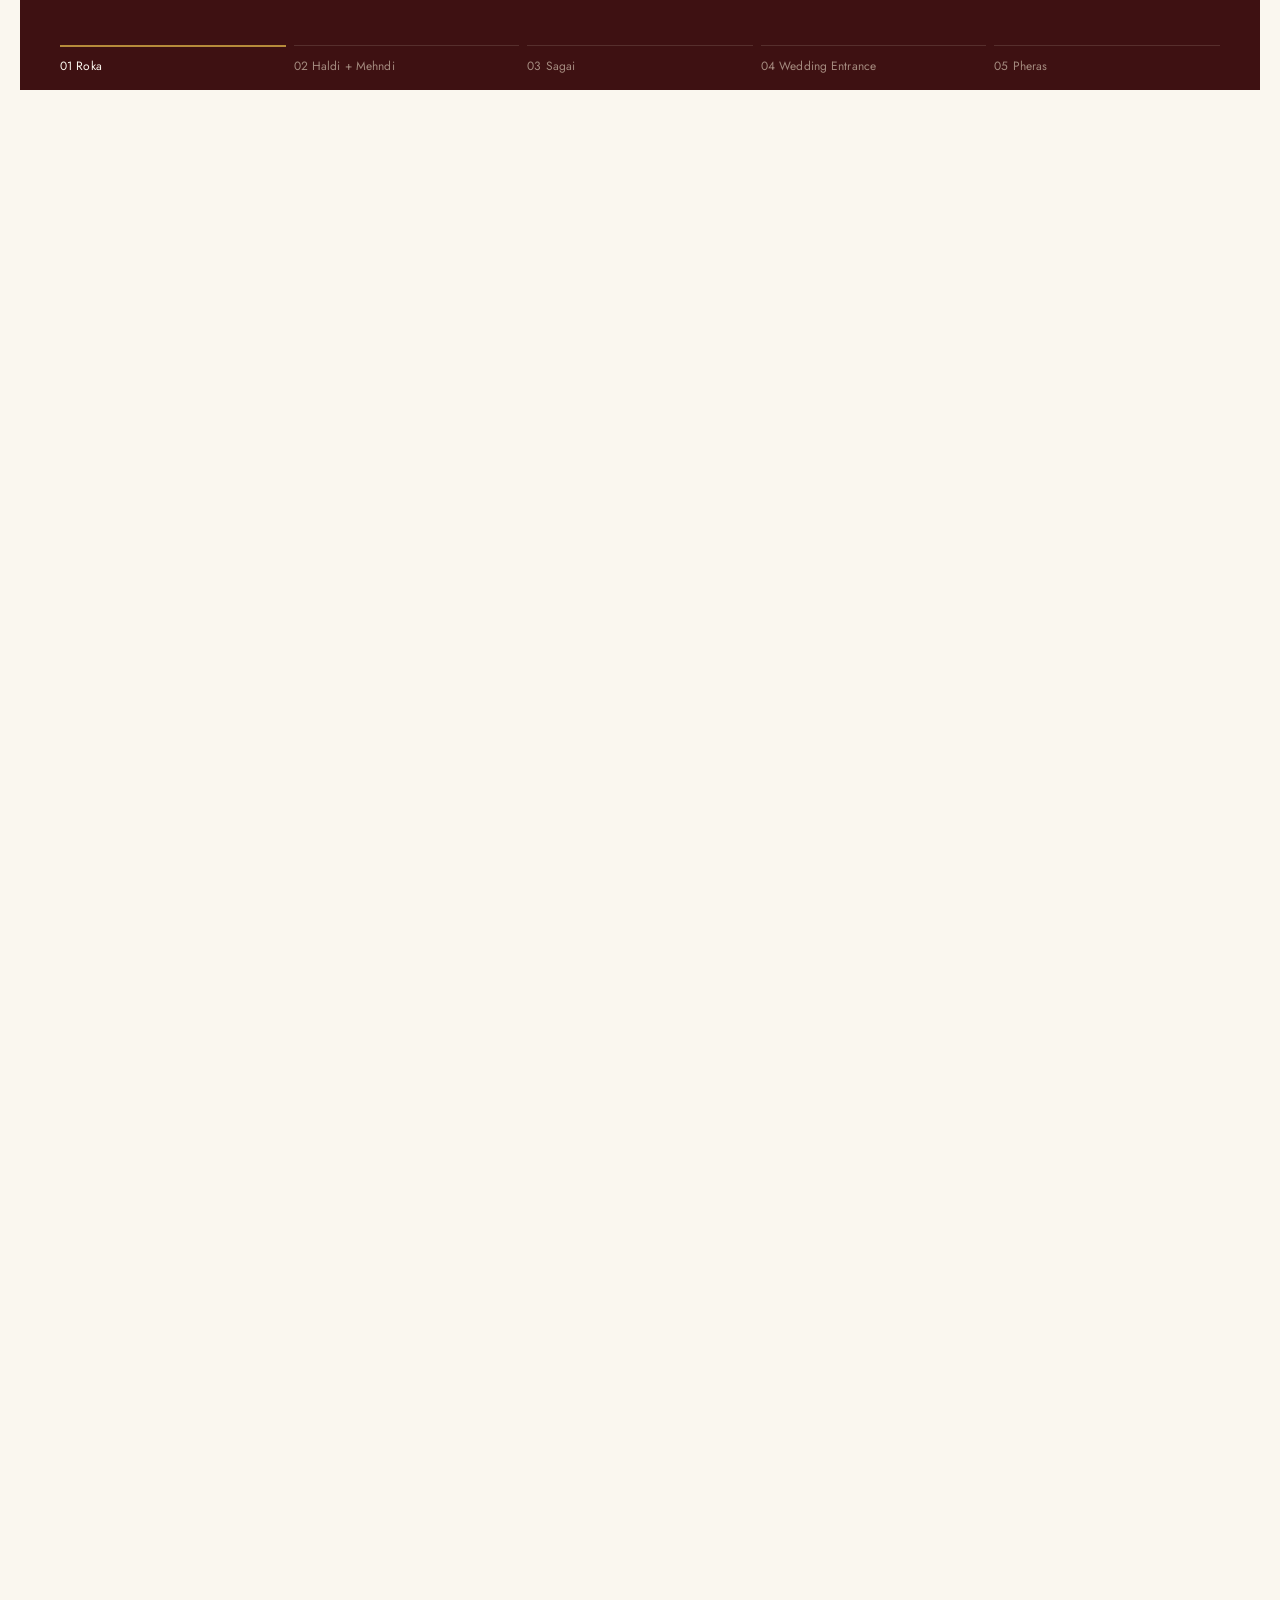
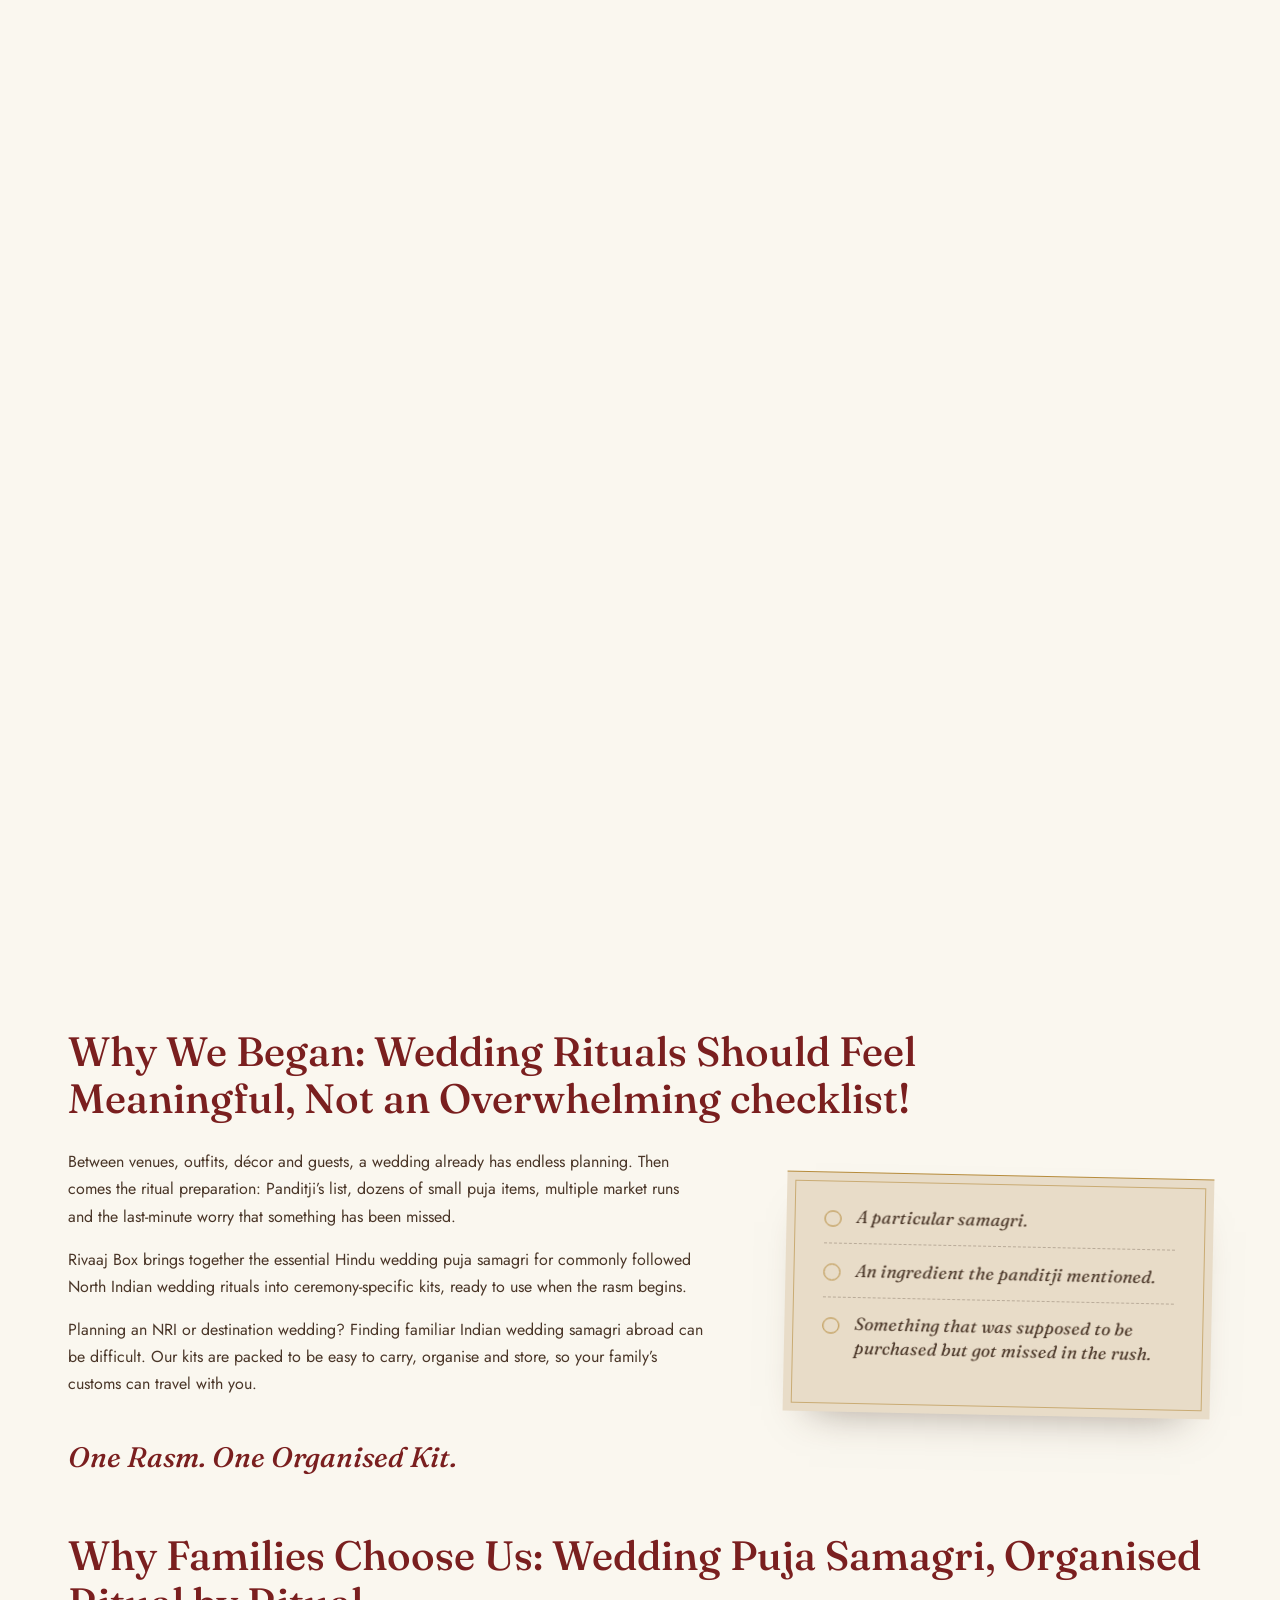
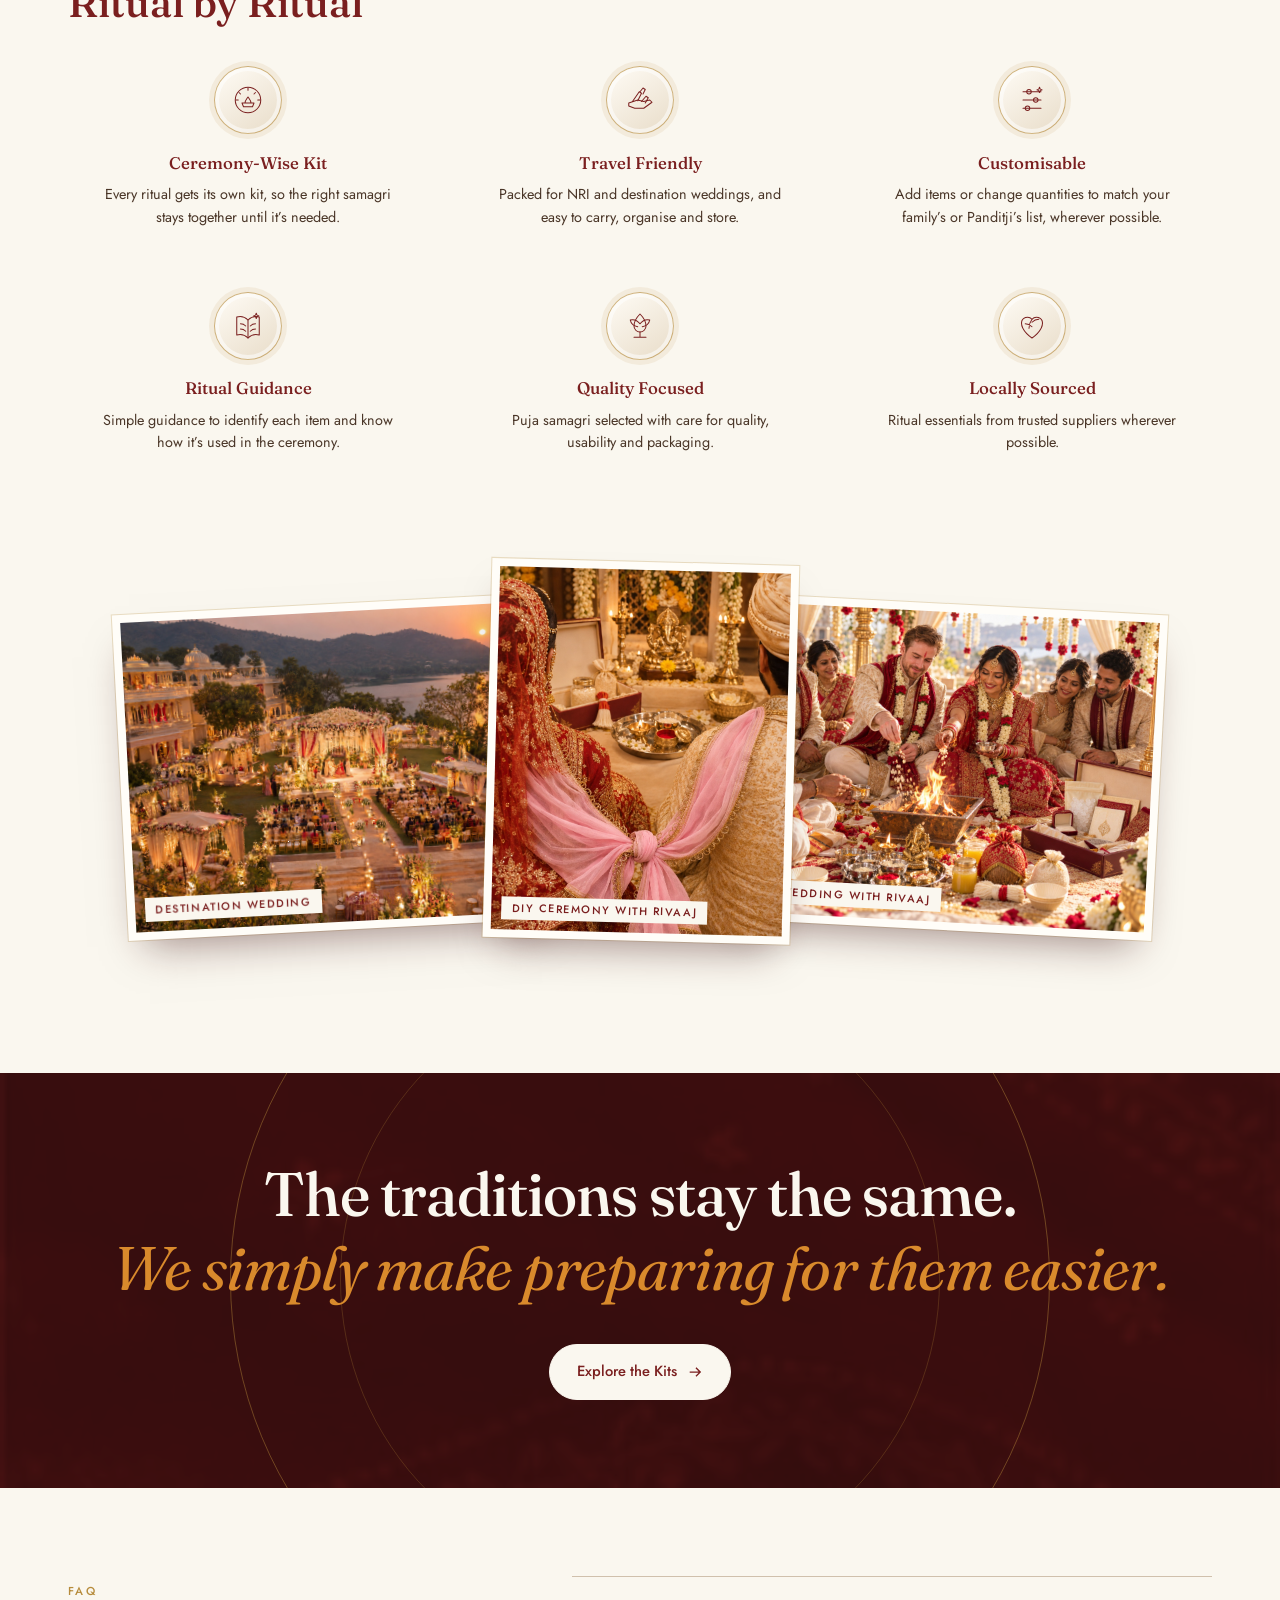
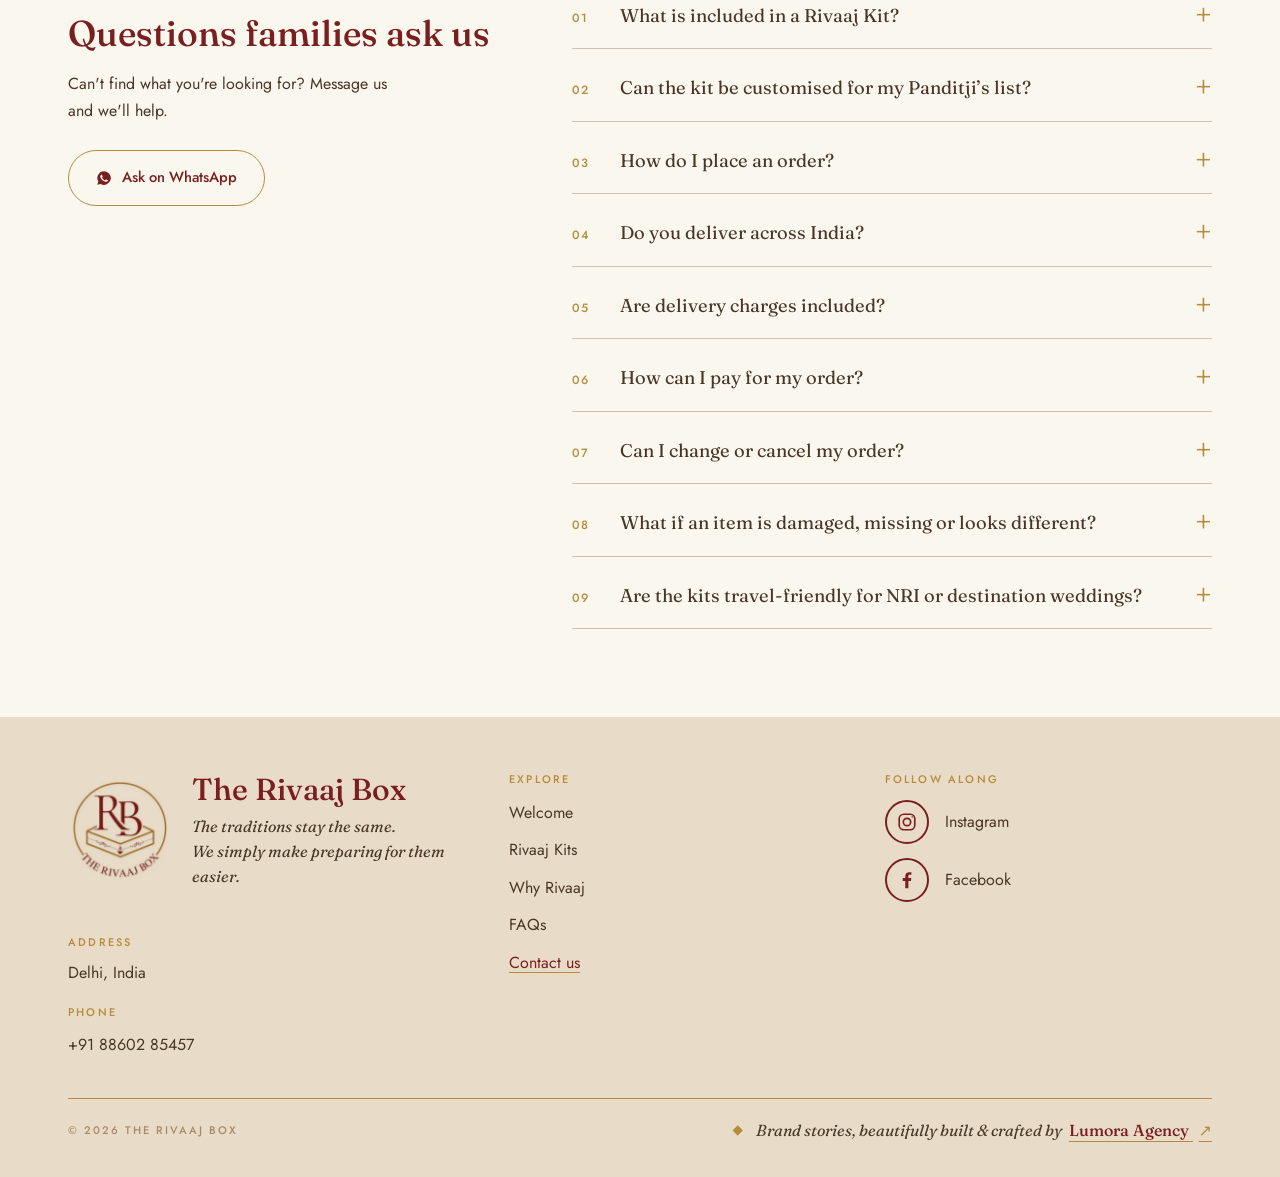
==== commit c0952956: "Improve site metadata and kit pricing Co-authored-by: Copilot <223556219+Copilot@users.noreply.githu" ====
--- a/index.html
+++ b/index.html
@@ -1,12 +1,24 @@
 <!DOCTYPE html>
 <html lang="en"><head><meta charset="UTF-8">
 <meta name="viewport" content="width=device-width, initial-scale=1, viewport-fit=cover">
-<title>The Rivaaj Box | Wedding Ritual Kits</title>
+<title>The Rivaaj Box | Hindu Wedding Ritual Kits &amp; Puja Samagri</title>
+<meta name="description" content="Prepare for every rasm with thoughtfully organised Hindu wedding ritual kits and puja samagri, from Roka and Haldi to Sagai, Baraat and Saat Phere.">
+<link rel="canonical" href="https://therivaajbox.com/">
+<meta property="og:type" content="website">
+<meta property="og:site_name" content="The Rivaaj Box">
+<meta property="og:locale" content="en_IN">
+<meta property="og:url" content="https://therivaajbox.com/">
+<meta property="og:title" content="The Rivaaj Box | Hindu Wedding Ritual Kits &amp; Puja Samagri">
+<meta property="og:description" content="Prepare for every rasm with thoughtfully organised Hindu wedding ritual kits and puja samagri, from Roka and Haldi to Sagai, Baraat and Saat Phere.">
+<meta name="twitter:card" content="summary">
+<meta name="twitter:title" content="The Rivaaj Box | Hindu Wedding Ritual Kits &amp; Puja Samagri">
+<meta name="twitter:description" content="Prepare for every rasm with thoughtfully organised Hindu wedding ritual kits and puja samagri, from Roka and Haldi to Sagai, Baraat and Saat Phere.">
 <link rel="icon" type="image/png" href="images/favicon.png">
 <link rel="icon" href="images/favicon.ico" sizes="any">
 <link rel="preconnect" href="https://fonts.googleapis.com"><link rel="preconnect" href="https://fonts.gstatic.com" crossorigin>
 <link href="https://fonts.googleapis.com/css2?family=Fraunces:ital,opsz,wght@0,9..144,400;0,9..144,500;1,9..144,400&family=Jost:wght@400;500&display=swap" rel="stylesheet">
-<link rel="stylesheet" href="styles.css"></head>
+<link rel="stylesheet" href="styles.css">
+<script type="application/ld+json">{"@context":"https://schema.org","@graph":[{"@type":"Organization","@id":"https://therivaajbox.com/#organization","name":"The Rivaaj Box","url":"https://therivaajbox.com/","telephone":"+918860285457","address":{"@type":"PostalAddress","addressLocality":"Delhi","addressCountry":"IN"},"sameAs":["https://www.instagram.com/therivaajbox/","https://www.facebook.com/profile.php?id=61596025145967"]},{"@type":"WebSite","@id":"https://therivaajbox.com/#website","url":"https://therivaajbox.com/","name":"The Rivaaj Box","publisher":{"@id":"https://therivaajbox.com/#organization"},"inLanguage":"en-IN"}]}</script></head>
 <body>
 <div id="intro" role="presentation"><video muted playsinline autoplay preload="auto" aria-hidden="true" src="[data-uri]"></video><button id="skip" type="button">Skip</button></div>
 <svg width="0" height="0" style="position:absolute"><symbol id="wa" viewBox="0 0 24 24"><path d="M12 2a10 10 0 0 0-8.6 15.1L2 22l5-1.3A10 10 0 1 0 12 2Zm5.2 14.2c-.2.6-1.3 1.2-1.8 1.2-.5.1-1 .2-3.3-.7-2.8-1.2-4.6-4-4.7-4.2-.1-.2-1.1-1.5-1.1-2.8s.7-2 1-2.3c.2-.3.5-.3.7-.3h.5c.2 0 .4 0 .6.5l.8 2c.1.2.1.3 0 .5l-.3.5-.4.4c-.1.2-.3.3-.1.6.2.3.8 1.3 1.7 2.1 1.2 1 2.1 1.3 2.4 1.5.3.1.4.1.6-.1l.8-1c.2-.2.3-.2.5-.1l1.9.9c.3.1.4.2.5.3.1.2.1.8-.1 1.4Z"/></symbol><symbol id="ar" viewBox="0 0 24 24"><path d="M4 11h13.2l-4.6-4.6L14 5l7 7-7 7-1.4-1.4 4.6-4.6H4z"/></symbol><symbol id="cl" viewBox="0 0 24 24"><path d="M5.6 4.2 12 10.6l6.4-6.4 1.4 1.4-6.4 6.4 6.4 6.4-1.4 1.4-6.4-6.4-6.4 6.4-1.4-1.4 6.4-6.4-6.4-6.4z"/></symbol></svg>
@@ -88,12 +100,12 @@
 <div class="footer-brand"><div class="logo" role="img" aria-label="The Rivaaj Box logo"></div><div><h2>The Rivaaj Box</h2><p class="footer-tagline">The traditions stay the same.<br>We simply make preparing for them easier.</p></div></div>
 <div class="footer-contact">
 <div><span class="footer-label">Address</span><p>Delhi, India</p></div>
-<div><span class="footer-label">Phone</span><a href="https://wa.me/919999999999">+91 9999999999</a></div>
+<div><span class="footer-label">Phone</span><a href="https://wa.me/918860285457">+91 88602 85457</a></div>
 </div>
 </div>
 <div class="footer-explore"><span class="footer-label">Explore</span><ul>
 <li><a href="#">Welcome</a></li><li><a href="#kits">Rivaaj Kits</a></li><li><a href="#story">Why Rivaaj</a></li><li><a href="#faq">FAQs</a></li>
-<li><a class="footer-contact-link" href="https://wa.me/919999999999" target="_blank" rel="noopener">Contact us</a></li>
+<li><a class="footer-contact-link" href="https://wa.me/918860285457" target="_blank" rel="noopener">Contact us</a></li>
 </ul></div>
 <div class="footer-social"><span class="footer-label">Follow Along</span>
 <a href="https://www.instagram.com/therivaajbox/" target="_blank" rel="noopener" aria-label="Instagram"><span class="social-icon"><svg viewBox="0 0 24 24" aria-hidden="true"><rect x="3.5" y="3.5" width="17" height="17" rx="5"/><circle cx="12" cy="12" r="4"/><circle cx="17.7" cy="6.6" r=".8" class="social-dot"/></svg></span><span>Instagram</span></a>
@@ -105,6 +117,6 @@
 
 <div class="ov" id="ov"></div>
 <aside class="dr" id="dr" role="dialog" aria-modal="true" aria-label="Kit details"><button class="x" id="cx" aria-label="Close"><svg class="i"><use href="#cl"/></svg></button><div class="db" id="db"></div>
-<div class="df"><a class="btn" id="ord" href="#" target="_blank" rel="noopener"><svg class="i"><use href="#wa"/></svg>Order Now → WhatsApp</a></div></aside>
+<div class="df"><a class="btn" id="ord" href="#" target="_blank" rel="noopener"><svg class="i"><use href="#wa"/></svg>Price on Request</a></div></aside>
 
 <script src="app.js" defer></script></body></html>
--- a/styles.css
+++ b/styles.css
@@ -105,12 +105,12 @@
 @media(max-width:820px){
  .journey-heading{padding:2rem 0 1rem}
  .journey-heading h2{font-size:clamp(1.45rem,7vw,2rem);line-height:1.1;max-width:34ch}
- .jr{height:calc(450svh + min(540px, calc(100svh - 90px)));padding:0 1rem}
- .stage{top:calc(env(safe-area-inset-top,0px) + 76px);height:min(540px, calc(100svh - 90px));padding:1rem;background:var(--wine)}
+ .jr{--stage-h:calc(100svh - env(safe-area-inset-top,0px) - env(safe-area-inset-bottom,0px) - 76px);height:calc(450svh + var(--stage-h));padding:0 1rem}
+ .stage{top:calc(env(safe-area-inset-top,0px) + 76px);height:var(--stage-h);padding:1rem;background:var(--wine)}
  .sc{top:.75rem;right:.8rem;font-size:.625rem}
  .sc i{height:20px}
  .chs{top:3.25rem;left:1rem;right:1rem;bottom:60px}
- .ch{grid-template-columns:minmax(0,1fr);gap:.15rem;align-content:start;overflow:hidden;padding-top:.25rem}
+ .ch{grid-template-columns:minmax(0,1fr);gap:.15rem;align-content:center;overflow:hidden;padding:.25rem 0 2rem}
  .ch .vs{order:-1;height:min(24svh,190px);width:min(60%,220px);margin:0 auto .8rem}
  .ch .m{inset:0 0 8% 0}
  .ch .s{width:min(28vw,82px);right:-10px;bottom:-8px;border-width:4px}
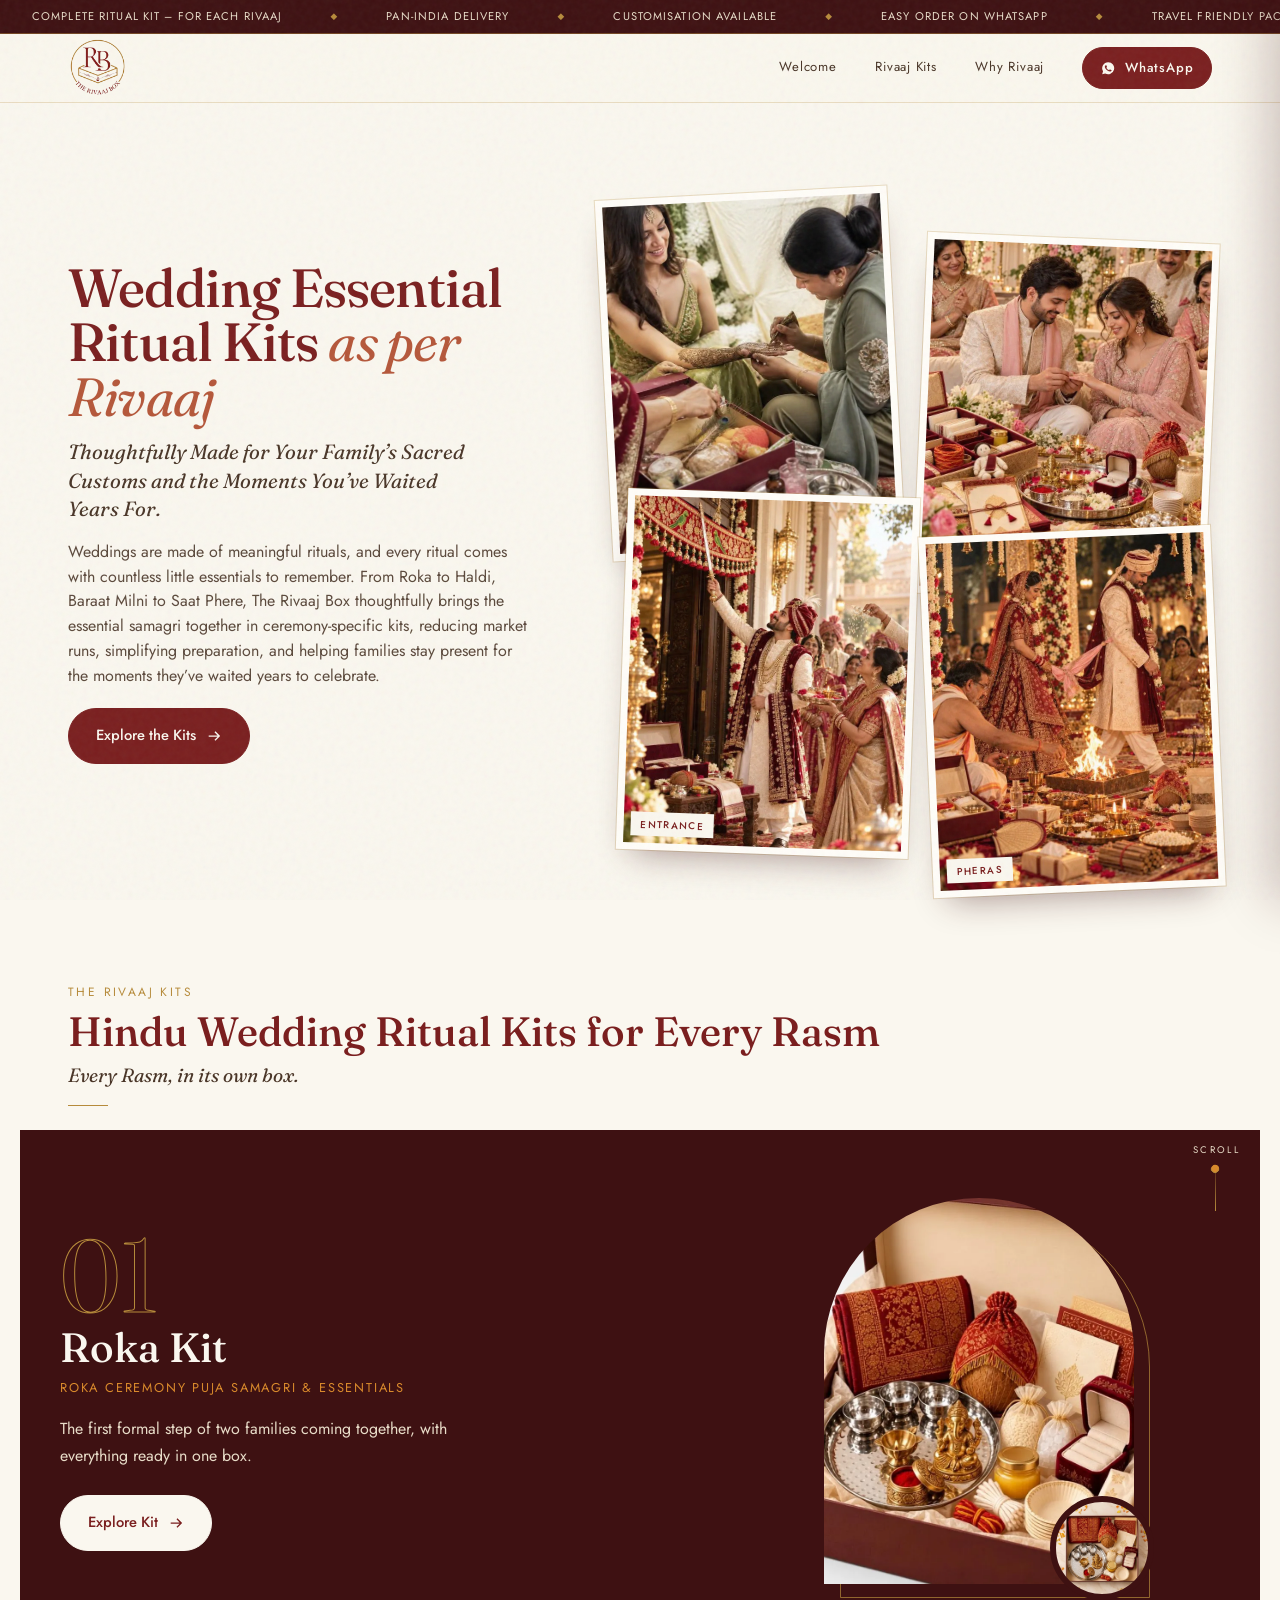
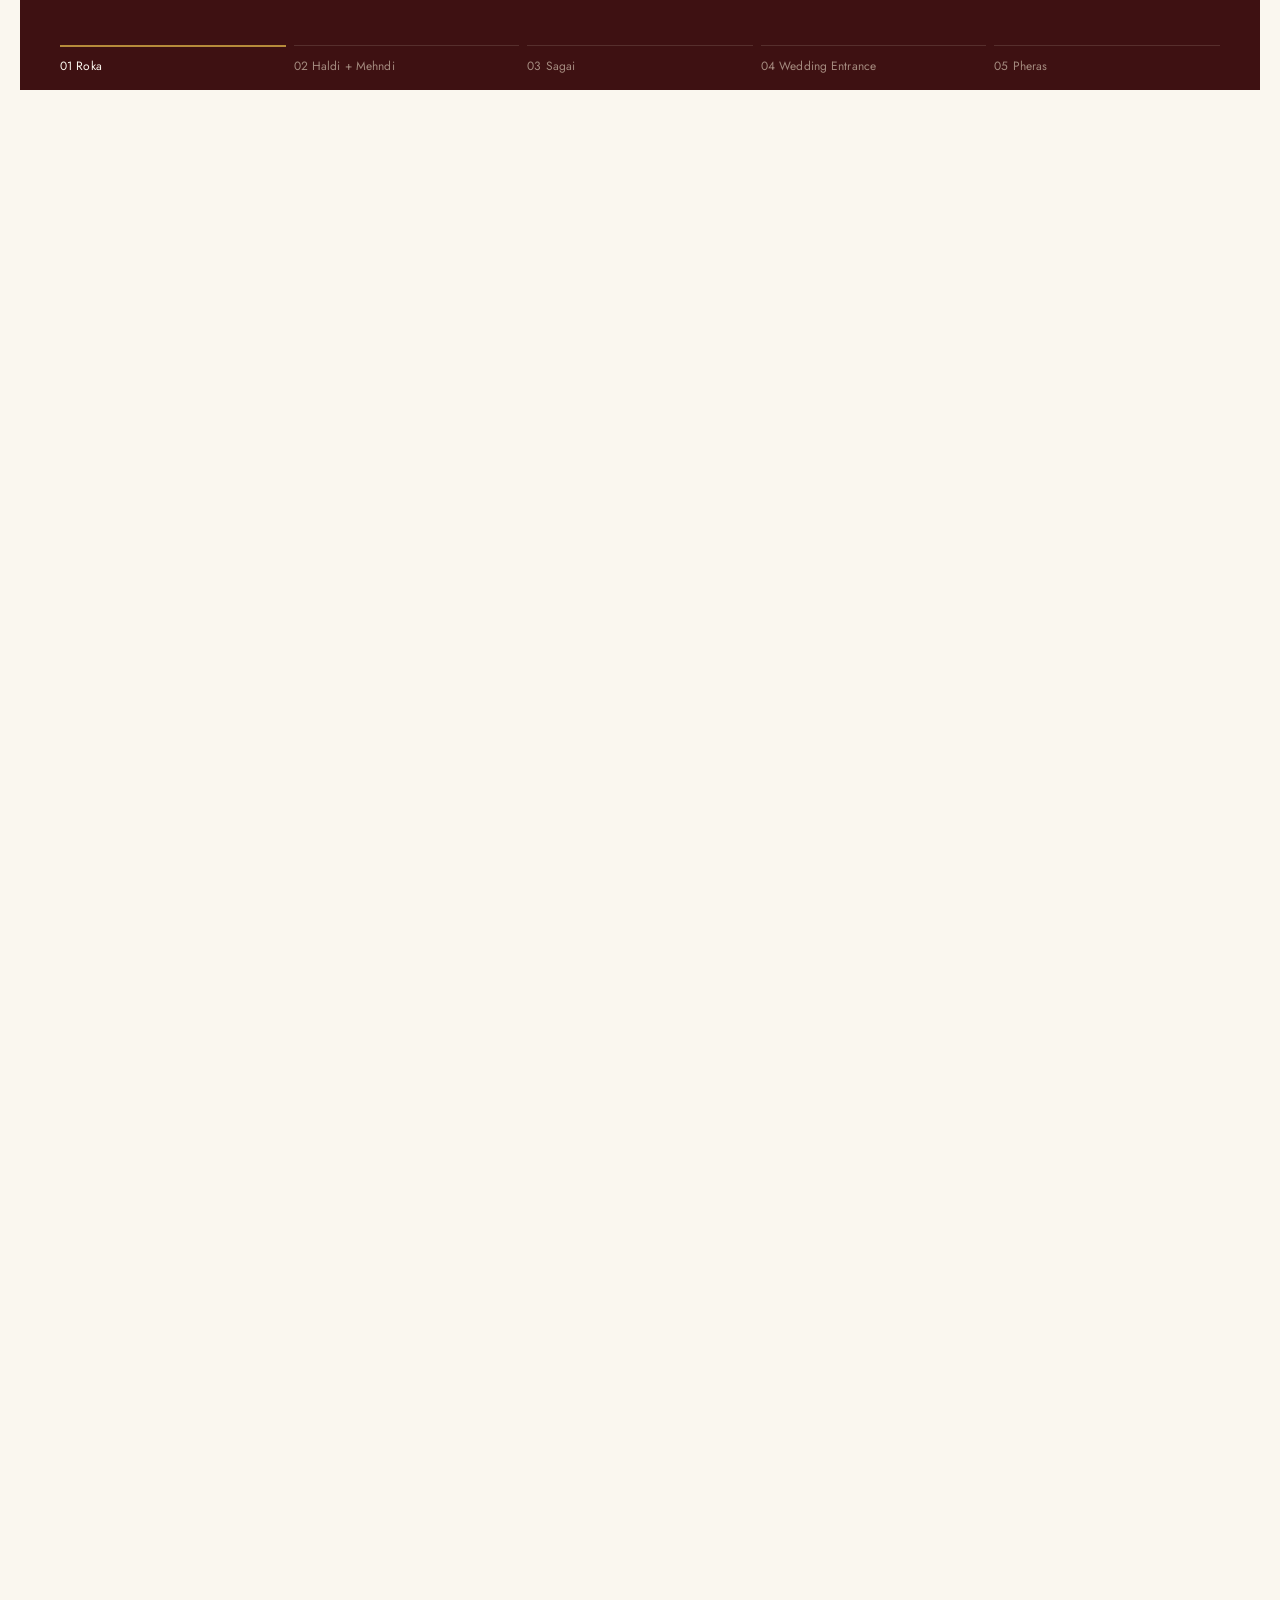
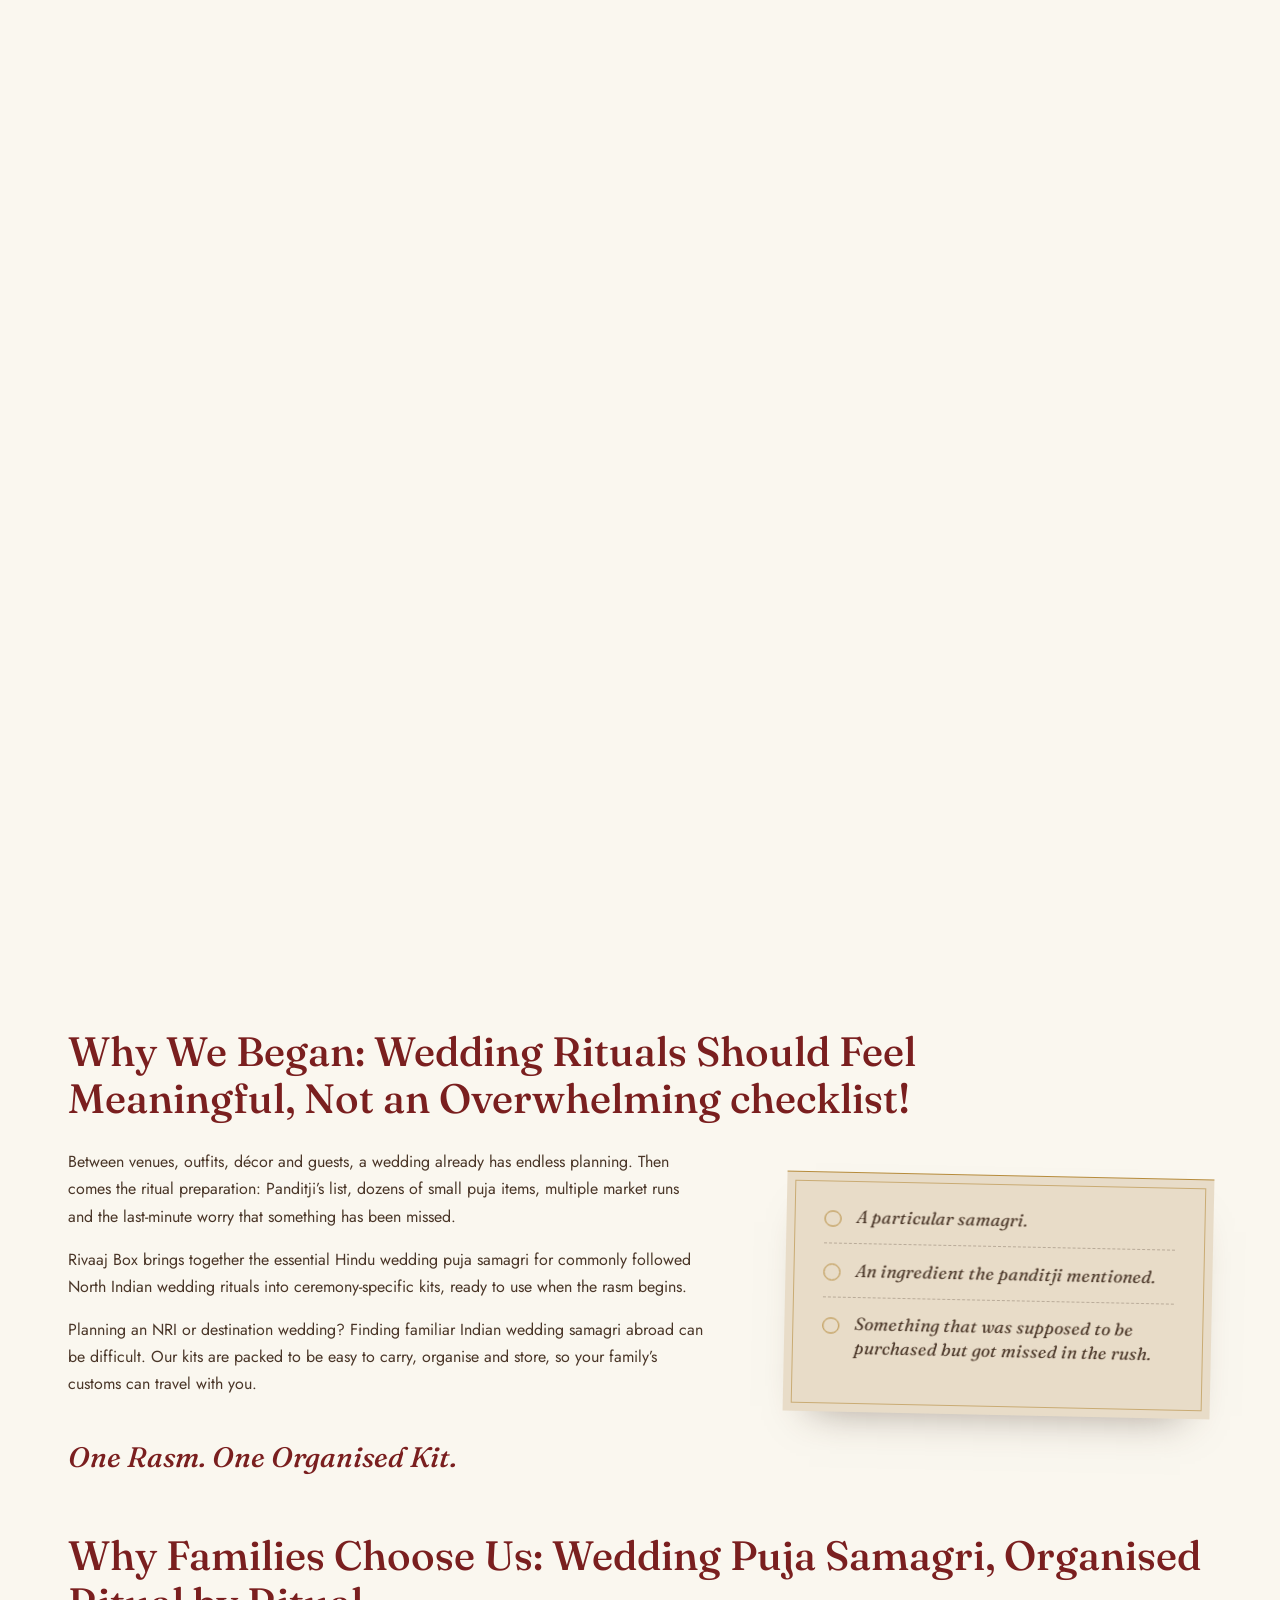
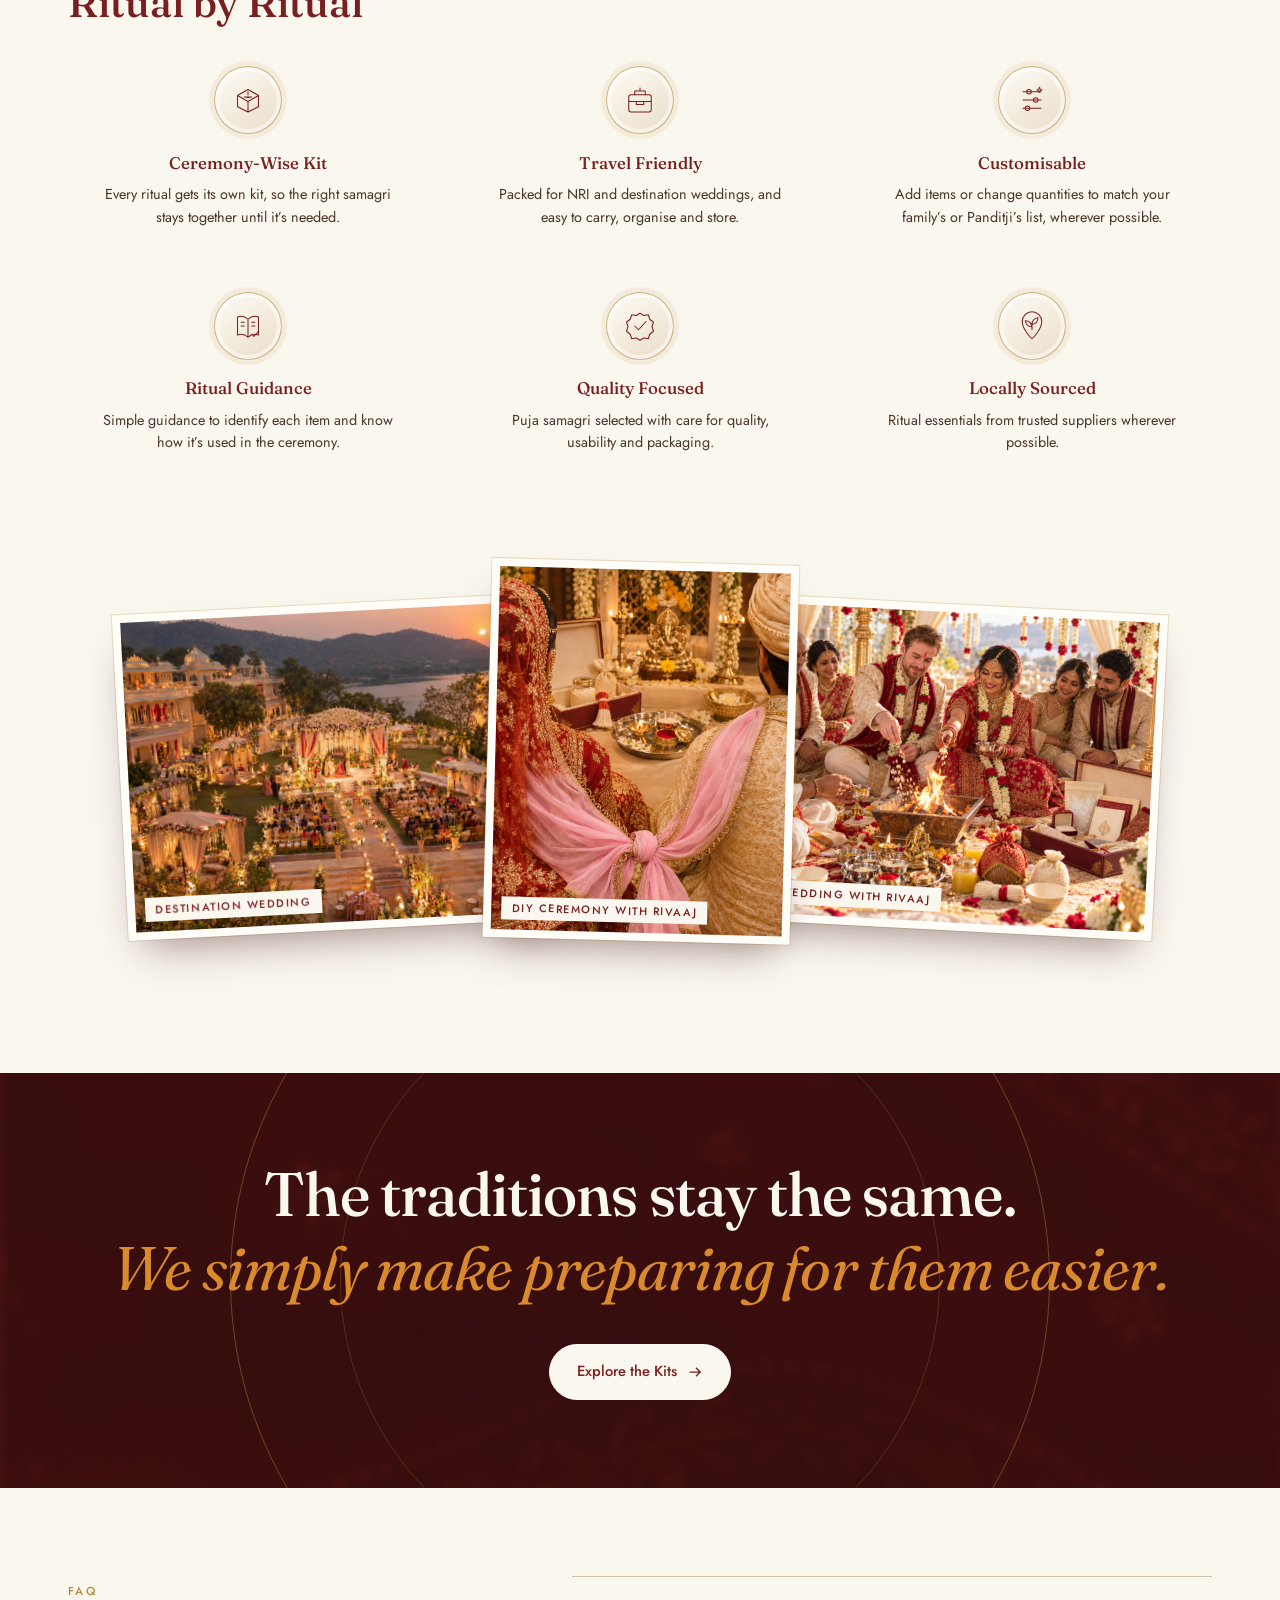
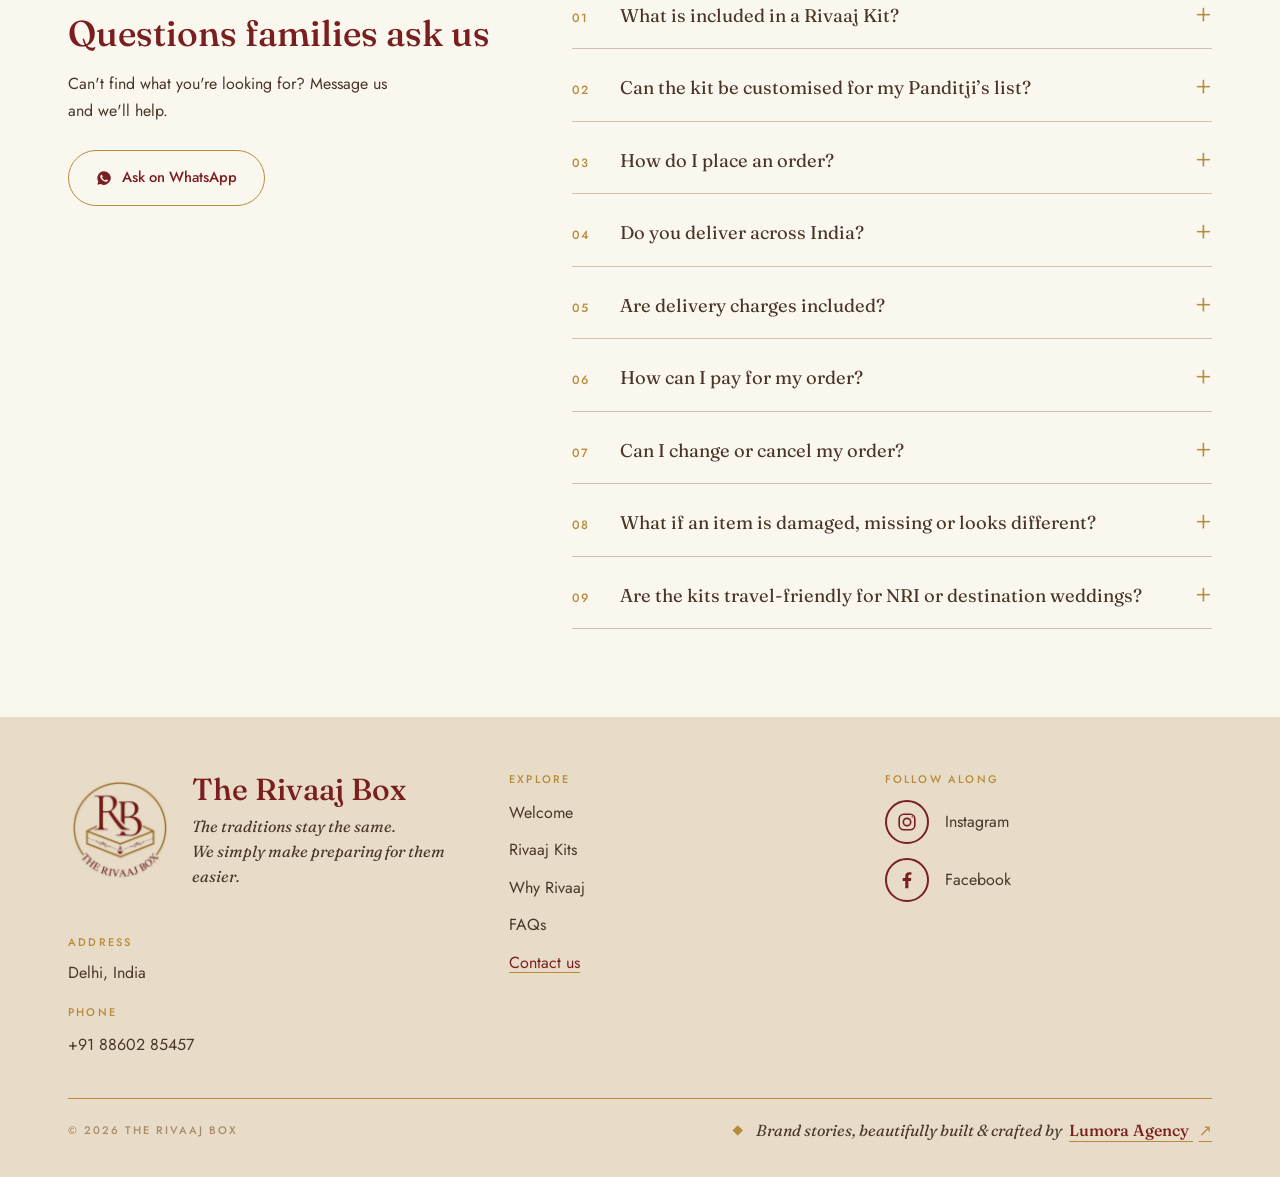
==== commit e6faf710: "Improve loading speed and restore kit add-ons Co-authored-by: Copilot <223556219+Copilot@users.norep" ====
--- a/index.html
+++ b/index.html
@@ -16,11 +16,11 @@
 <link rel="icon" type="image/png" href="images/favicon.png">
 <link rel="icon" href="images/favicon.ico" sizes="any">
 <link rel="preconnect" href="https://fonts.googleapis.com"><link rel="preconnect" href="https://fonts.gstatic.com" crossorigin>
-<link href="https://fonts.googleapis.com/css2?family=Fraunces:ital,opsz,wght@0,9..144,400;0,9..144,500;1,9..144,400&family=Jost:wght@400;500&display=swap" rel="stylesheet">
-<link rel="stylesheet" href="styles.css">
+<link href="https://fonts.googleapis.com/css2?family=Fraunces:ital,opsz,wght@0,9..144,400;0,9..144,500;1,9..144,400&amp;family=Jost:wght@400;500&amp;display=swap" rel="stylesheet">
+<link rel="stylesheet" href="styles.css?v=2">
 <script type="application/ld+json">{"@context":"https://schema.org","@graph":[{"@type":"Organization","@id":"https://therivaajbox.com/#organization","name":"The Rivaaj Box","url":"https://therivaajbox.com/","telephone":"+918860285457","address":{"@type":"PostalAddress","addressLocality":"Delhi","addressCountry":"IN"},"sameAs":["https://www.instagram.com/therivaajbox/","https://www.facebook.com/profile.php?id=61596025145967"]},{"@type":"WebSite","@id":"https://therivaajbox.com/#website","url":"https://therivaajbox.com/","name":"The Rivaaj Box","publisher":{"@id":"https://therivaajbox.com/#organization"},"inLanguage":"en-IN"}]}</script></head>
 <body>
-<div id="intro" role="presentation"><video muted playsinline autoplay preload="auto" aria-hidden="true" src="[data-uri]"></video><button id="skip" type="button">Skip</button></div>
+<div id="intro" role="presentation"><video muted playsinline preload="none" aria-hidden="true" data-src="media/intro.mp4"></video><button id="skip" type="button">Skip</button></div>
 <svg width="0" height="0" style="position:absolute"><symbol id="wa" viewBox="0 0 24 24"><path d="M12 2a10 10 0 0 0-8.6 15.1L2 22l5-1.3A10 10 0 1 0 12 2Zm5.2 14.2c-.2.6-1.3 1.2-1.8 1.2-.5.1-1 .2-3.3-.7-2.8-1.2-4.6-4-4.7-4.2-.1-.2-1.1-1.5-1.1-2.8s.7-2 1-2.3c.2-.3.5-.3.7-.3h.5c.2 0 .4 0 .6.5l.8 2c.1.2.1.3 0 .5l-.3.5-.4.4c-.1.2-.3.3-.1.6.2.3.8 1.3 1.7 2.1 1.2 1 2.1 1.3 2.4 1.5.3.1.4.1.6-.1l.8-1c.2-.2.3-.2.5-.1l1.9.9c.3.1.4.2.5.3.1.2.1.8-.1 1.4Z"/></symbol><symbol id="ar" viewBox="0 0 24 24"><path d="M4 11h13.2l-4.6-4.6L14 5l7 7-7 7-1.4-1.4 4.6-4.6H4z"/></symbol><symbol id="cl" viewBox="0 0 24 24"><path d="M5.6 4.2 12 10.6l6.4-6.4 1.4 1.4-6.4 6.4 6.4 6.4-1.4 1.4-6.4-6.4-6.4 6.4-1.4-1.4 6.4-6.4-6.4-6.4z"/></symbol></svg>
 
 <div class="announce" aria-label="Announcements">
@@ -65,12 +65,12 @@
 <div class="sec why-benefits"><div class="wrap">
 <h2>Why Families Choose Us: Wedding Puja Samagri, Organised Ritual by Ritual</h2>
 <div class="why-features">
-<article class="why-point"><span class="why-icon" aria-hidden="true"><svg viewBox="0 0 48 48"><circle cx="24" cy="24" r="17"/><path d="M16 28h16l-2 5H18zM20 28c0-3 2-5 4-8 2 3 4 5 4 8M24 8v3m-12 3 2 2m20-2-2 2M8 24h3m26 0h3"/></svg></span><h3>Ceremony-Wise Kit</h3><p>Every ritual gets its own kit, so the right samagri stays together until it’s needed.</p></article>
-<article class="why-point"><span class="why-icon" aria-hidden="true"><svg viewBox="0 0 48 48"><path d="m9 28 12-4 8 2 8-2 3 3-11 8H17l-8-3z"/><path d="m14 26 9-13 3 2-5 10m3-12 4-5 3 2-3 6m-2 10 6-7 3 2-4 7"/></svg></span><h3>Travel Friendly</h3><p>Packed for NRI and destination weddings, and easy to carry, organise and store.</p></article>
+<article class="why-point"><span class="why-icon" aria-hidden="true"><svg viewBox="0 0 48 48"><path d="m10 18 14-8 14 8-14 8zM10 18v15l14 7 14-7V18M24 26v14"/><path d="M19 20h10m-5-7v4m-3 3 3 1 3-1"/></svg></span><h3>Ceremony-Wise Kit</h3><p>Every ritual gets its own kit, so the right samagri stays together until it’s needed.</p></article>
+<article class="why-point"><span class="why-icon" aria-hidden="true"><svg viewBox="0 0 48 48"><rect x="9" y="17" width="30" height="23" rx="3"/><path d="M17 17v-5h14v5M9 26h30m-20 0v4h10v-4m-5-14V8"/></svg></span><h3>Travel Friendly</h3><p>Packed for NRI and destination weddings, and easy to carry, organise and store.</p></article>
 <article class="why-point"><span class="why-icon" aria-hidden="true"><svg viewBox="0 0 48 48"><path d="M12 13h24M12 24h24M12 35h24"/><circle cx="20" cy="13" r="3"/><circle cx="29" cy="24" r="3"/><circle cx="18" cy="35" r="3"/><path d="m34 7 1 2.5 2.5 1-2.5 1-1 2.5-1-2.5-2.5-1 2.5-1z"/></svg></span><h3>Customisable</h3><p>Add items or change quantities to match your family’s or Panditji’s list, wherever possible.</p></article>
-<article class="why-point"><span class="why-icon" aria-hidden="true"><svg viewBox="0 0 48 48"><path d="M9 12c6-2 11 0 15 4 4-4 9-6 15-4v24c-6-2-11 0-15 4-4-4-9-6-15-4z"/><path d="M24 16v24m-10-19c3 0 5 1 7 3m13-3c-3 0-5 1-7 3m-13 4c3 0 5 1 7 3m13-3c-3 0-5 1-7 3"/><path d="m35 7 1 2.5 2.5 1-2.5 1-1 2.5-1-2.5-2.5-1 2.5-1z"/></svg></span><h3>Ritual Guidance</h3><p>Simple guidance to identify each item and know how it’s used in the ceremony.</p></article>
-<article class="why-point"><span class="why-icon" aria-hidden="true"><svg viewBox="0 0 48 48"><path d="M24 8c5 5 8 10 8 16a8 8 0 0 1-16 0c0-6 3-11 8-16z"/><path d="M24 21c-4-5-9-6-13-5 1 5 4 8 10 9m3-4c4-5 9-6 13-5-1 5-4 8-10 9M24 32v7m-8 0h16"/></svg></span><h3>Quality Focused</h3><p>Puja samagri selected with care for quality, usability and packaging.</p></article>
-<article class="why-point"><span class="why-icon" aria-hidden="true"><svg viewBox="0 0 48 48"><path d="M24 40s-14-9-14-20a8 8 0 0 1 14-5 8 8 0 0 1 14 5c0 11-14 20-14 20z"/><path d="M24 15c-3 4-4 8-4 12m4-8c3-3 6-4 9-4m-9 10c-3-3-6-4-9-4"/></svg></span><h3>Locally Sourced</h3><p>Ritual essentials from trusted suppliers wherever possible.</p></article>
+<article class="why-point"><span class="why-icon" aria-hidden="true"><svg viewBox="0 0 48 48"><path d="M10 12c5-2 10-1 14 3v24c-4-4-9-5-14-3zm28 0c-5-2-10-1-14 3v24c4-4 9-5 14-3z"/><path d="M15 19h4m-4 5h4m10-5h4m-4 5h4m-4 11 3 3 6-7"/></svg></span><h3>Ritual Guidance</h3><p>Simple guidance to identify each item and know how it’s used in the ceremony.</p></article>
+<article class="why-point"><span class="why-icon" aria-hidden="true"><svg viewBox="0 0 48 48"><path d="M24 7 29 10l6-1 2 6 5 4-2 6 2 6-5 4-2 6-6-1-5 3-5-3-6 1-2-6-5-4 2-6-2-6 5-4 2-6 6 1z"/><path d="m17 24 5 5 10-11"/></svg></span><h3>Quality Focused</h3><p>Puja samagri selected with care for quality, usability and packaging.</p></article>
+<article class="why-point"><span class="why-icon" aria-hidden="true"><svg viewBox="0 0 48 48"><path d="M24 41s13-12 13-23a13 13 0 1 0-26 0c0 11 13 23 13 23z"/><path d="M24 29v-9m0 5c-5 0-8-3-9-8 5 0 8 3 9 8zm0-3c0-5 3-8 8-9 0 5-3 8-8 9z"/></svg></span><h3>Locally Sourced</h3><p>Ritual essentials from trusted suppliers wherever possible.</p></article>
 </div>
 </div></div>
 </section>
@@ -119,4 +119,4 @@
 <aside class="dr" id="dr" role="dialog" aria-modal="true" aria-label="Kit details"><button class="x" id="cx" aria-label="Close"><svg class="i"><use href="#cl"/></svg></button><div class="db" id="db"></div>
 <div class="df"><a class="btn" id="ord" href="#" target="_blank" rel="noopener"><svg class="i"><use href="#wa"/></svg>Price on Request</a></div></aside>
 
-<script src="app.js" defer></script></body></html>
+<script src="app.js?v=2" defer></script></body></html>
--- a/styles.css
+++ b/styles.css
@@ -1,7 +1,7 @@
 
 :root{--iv:#FAF7EF;--sand:#E8DCC8;--mar:#7A1F1F;--wine:#3E1112;--gold:#B68B3B;--tau:#A88A6B;--br:#4A3628;--ter:#B5573A;--saf:#D98A2C;
 --serif:"Fraunces",Georgia,serif;--sans:"Jost",system-ui,sans-serif;color-scheme:light;
---px:clamp(1.25rem,4vw,3rem);--c1:url("[data-uri]");--c2:url("[data-uri]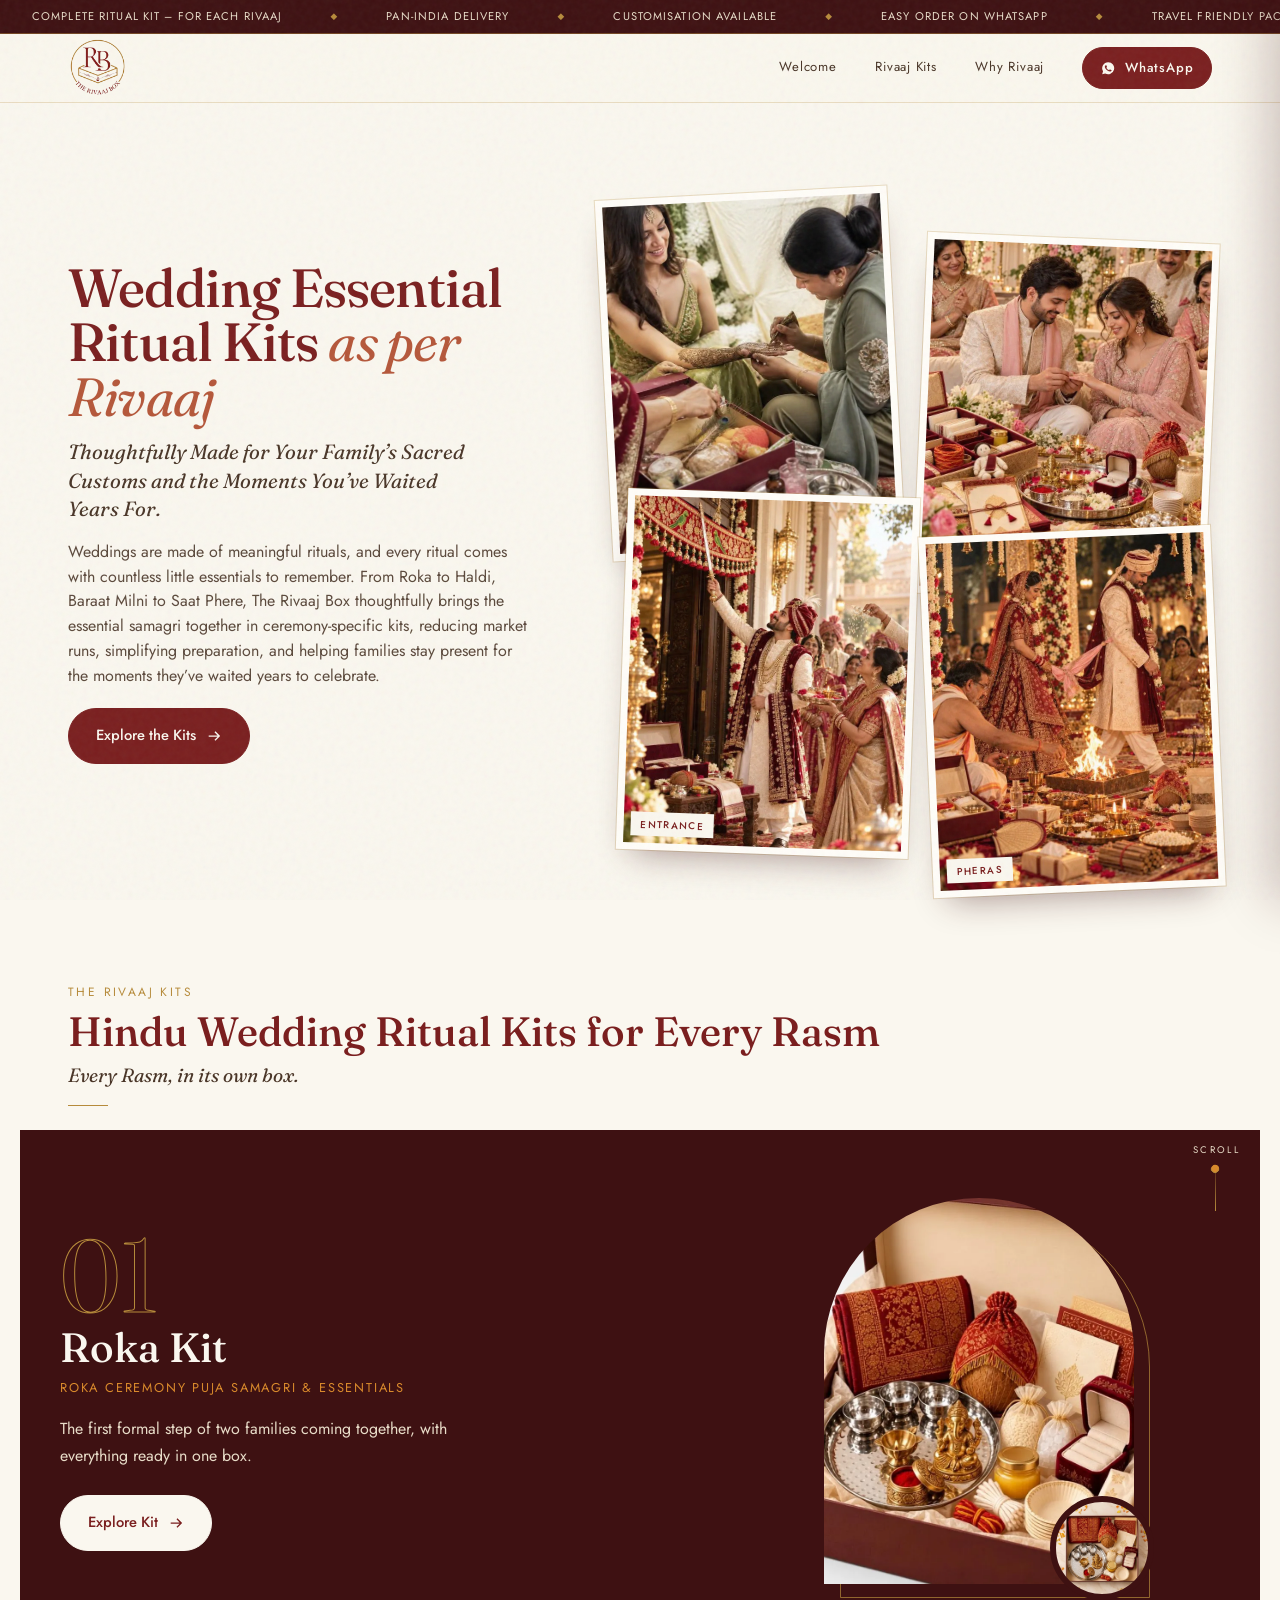
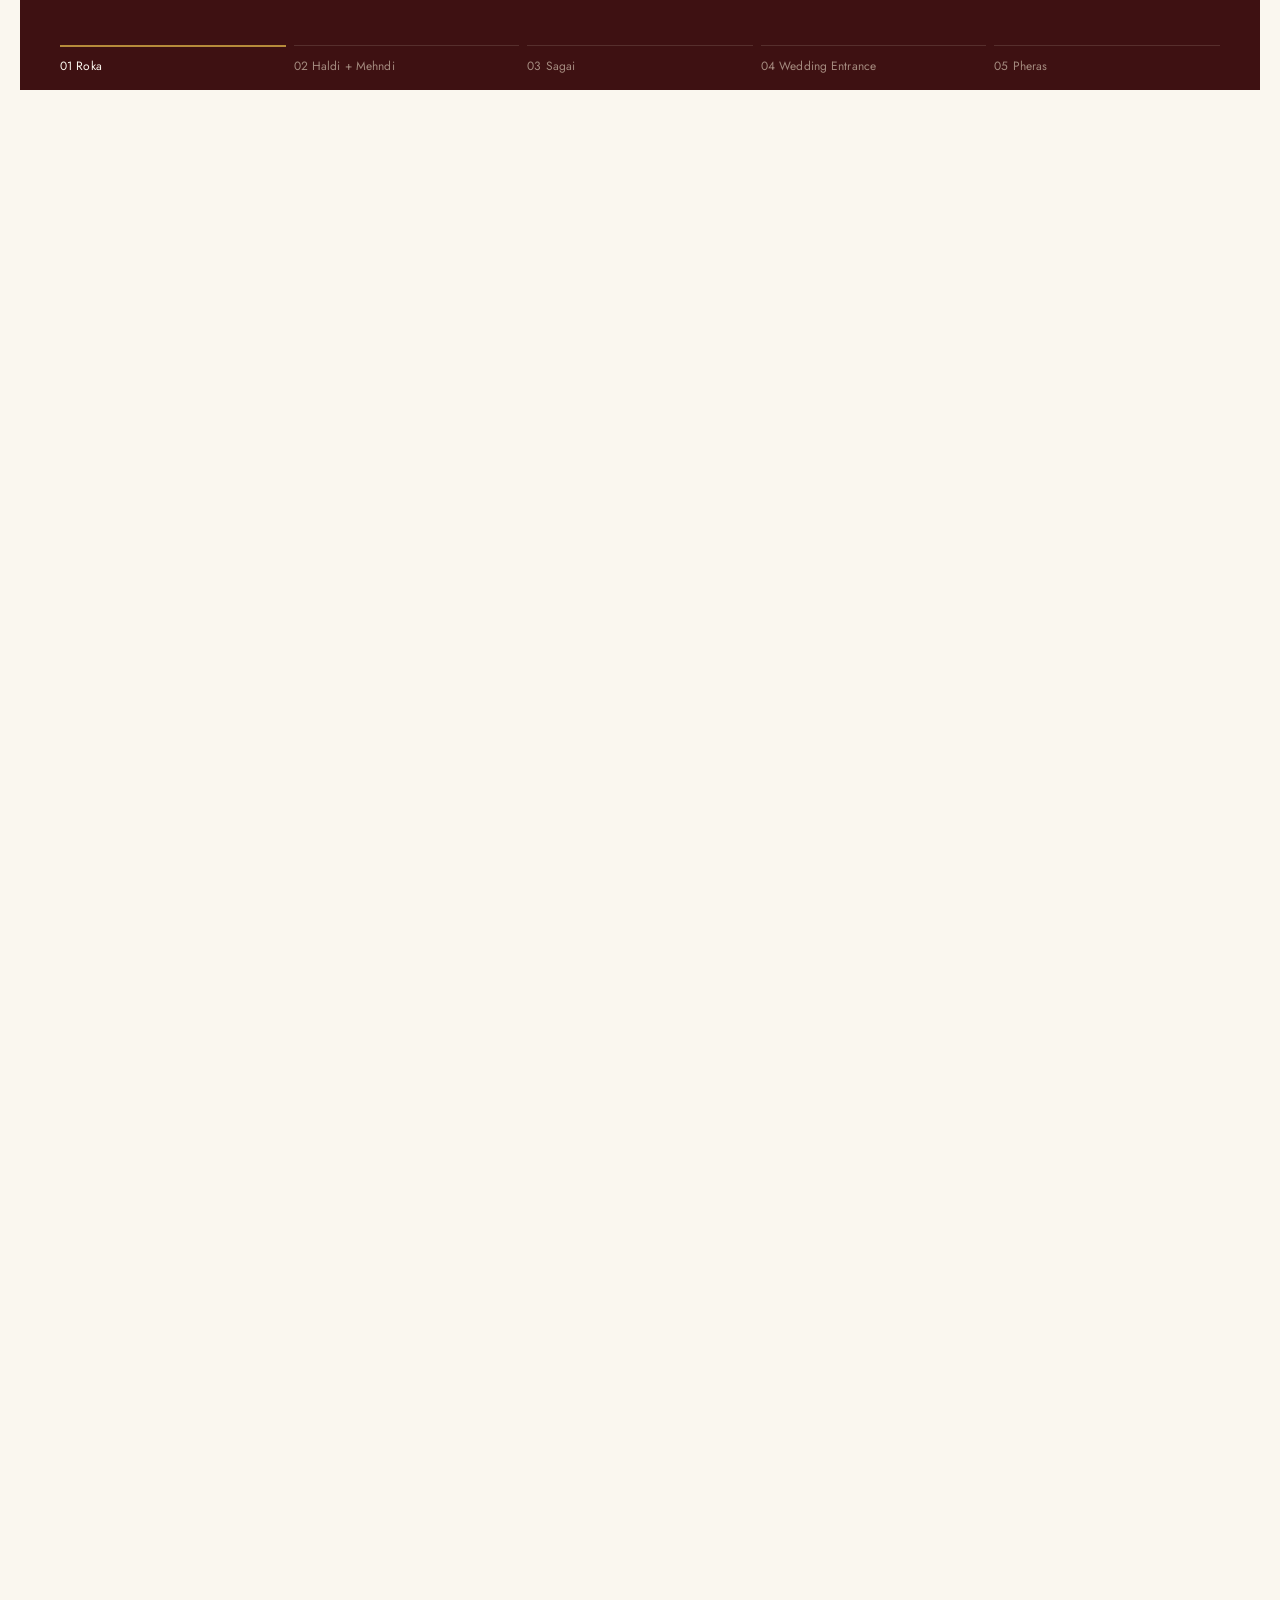
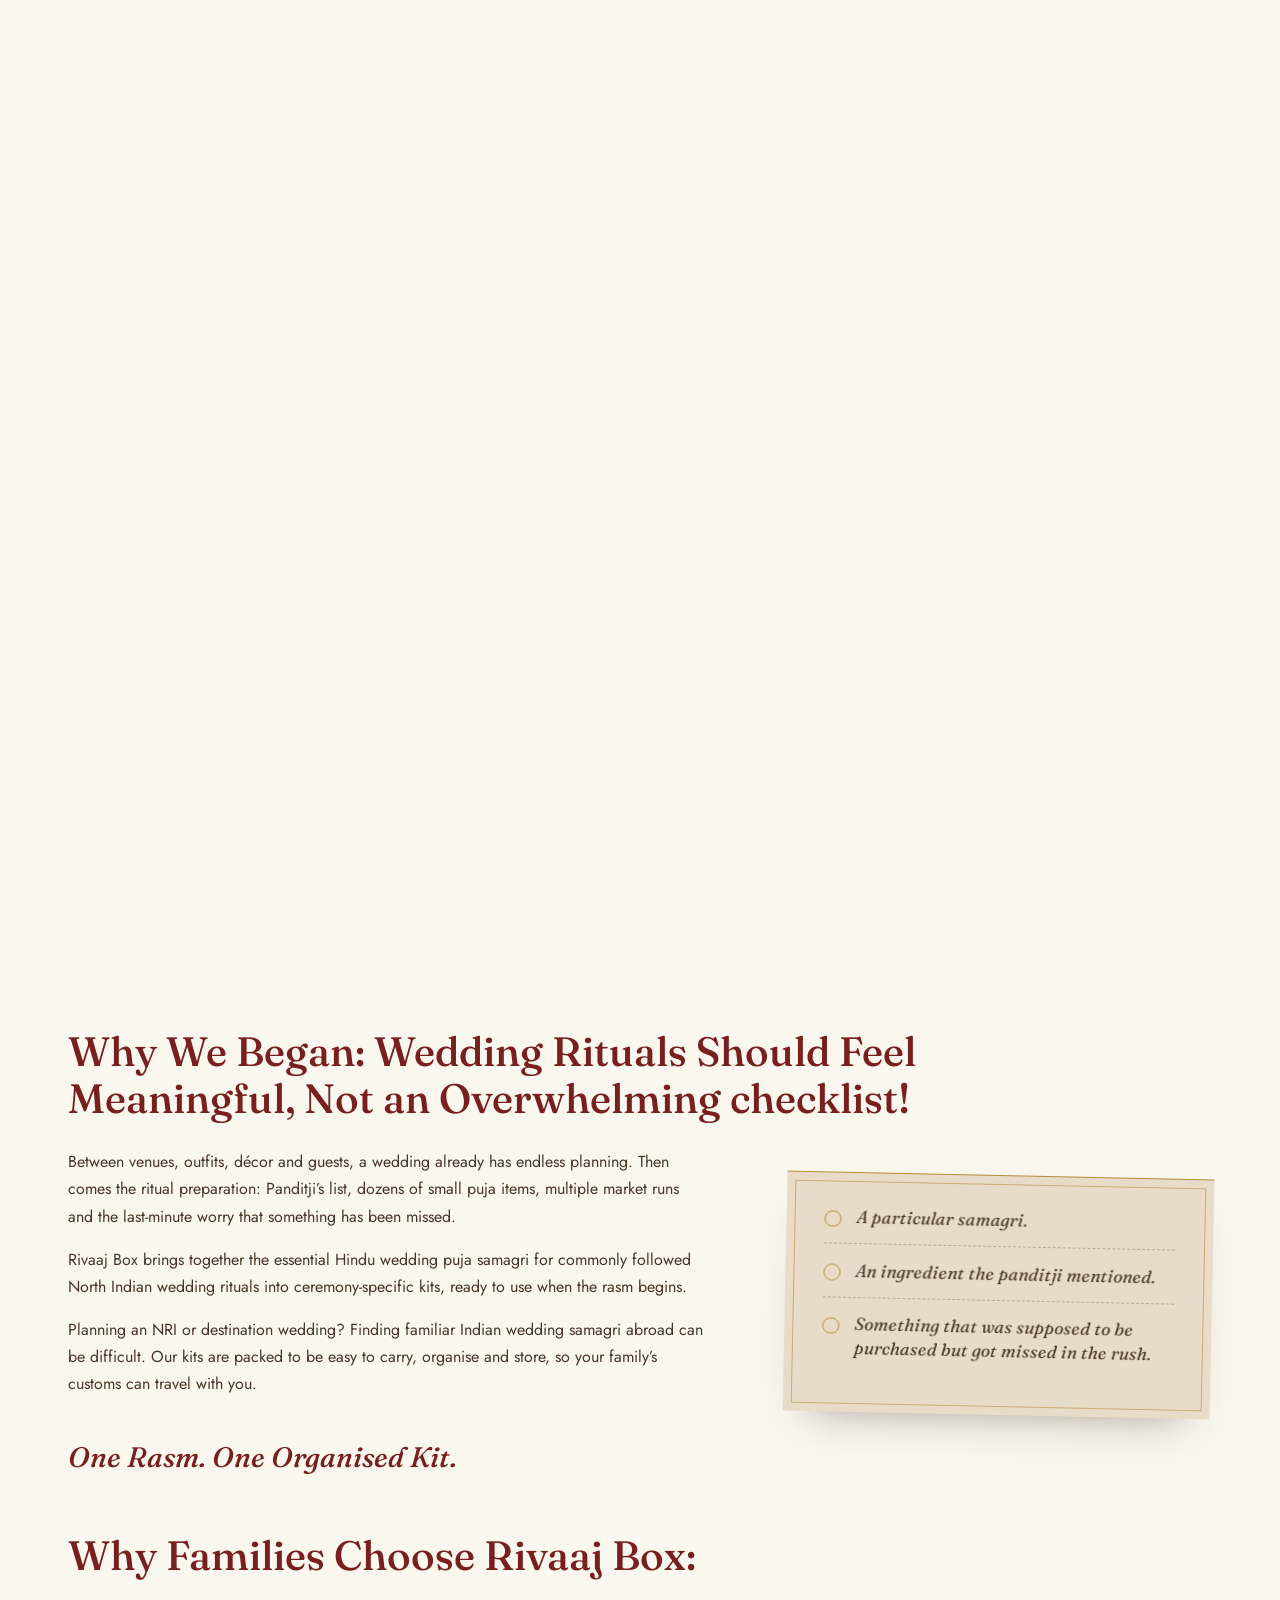
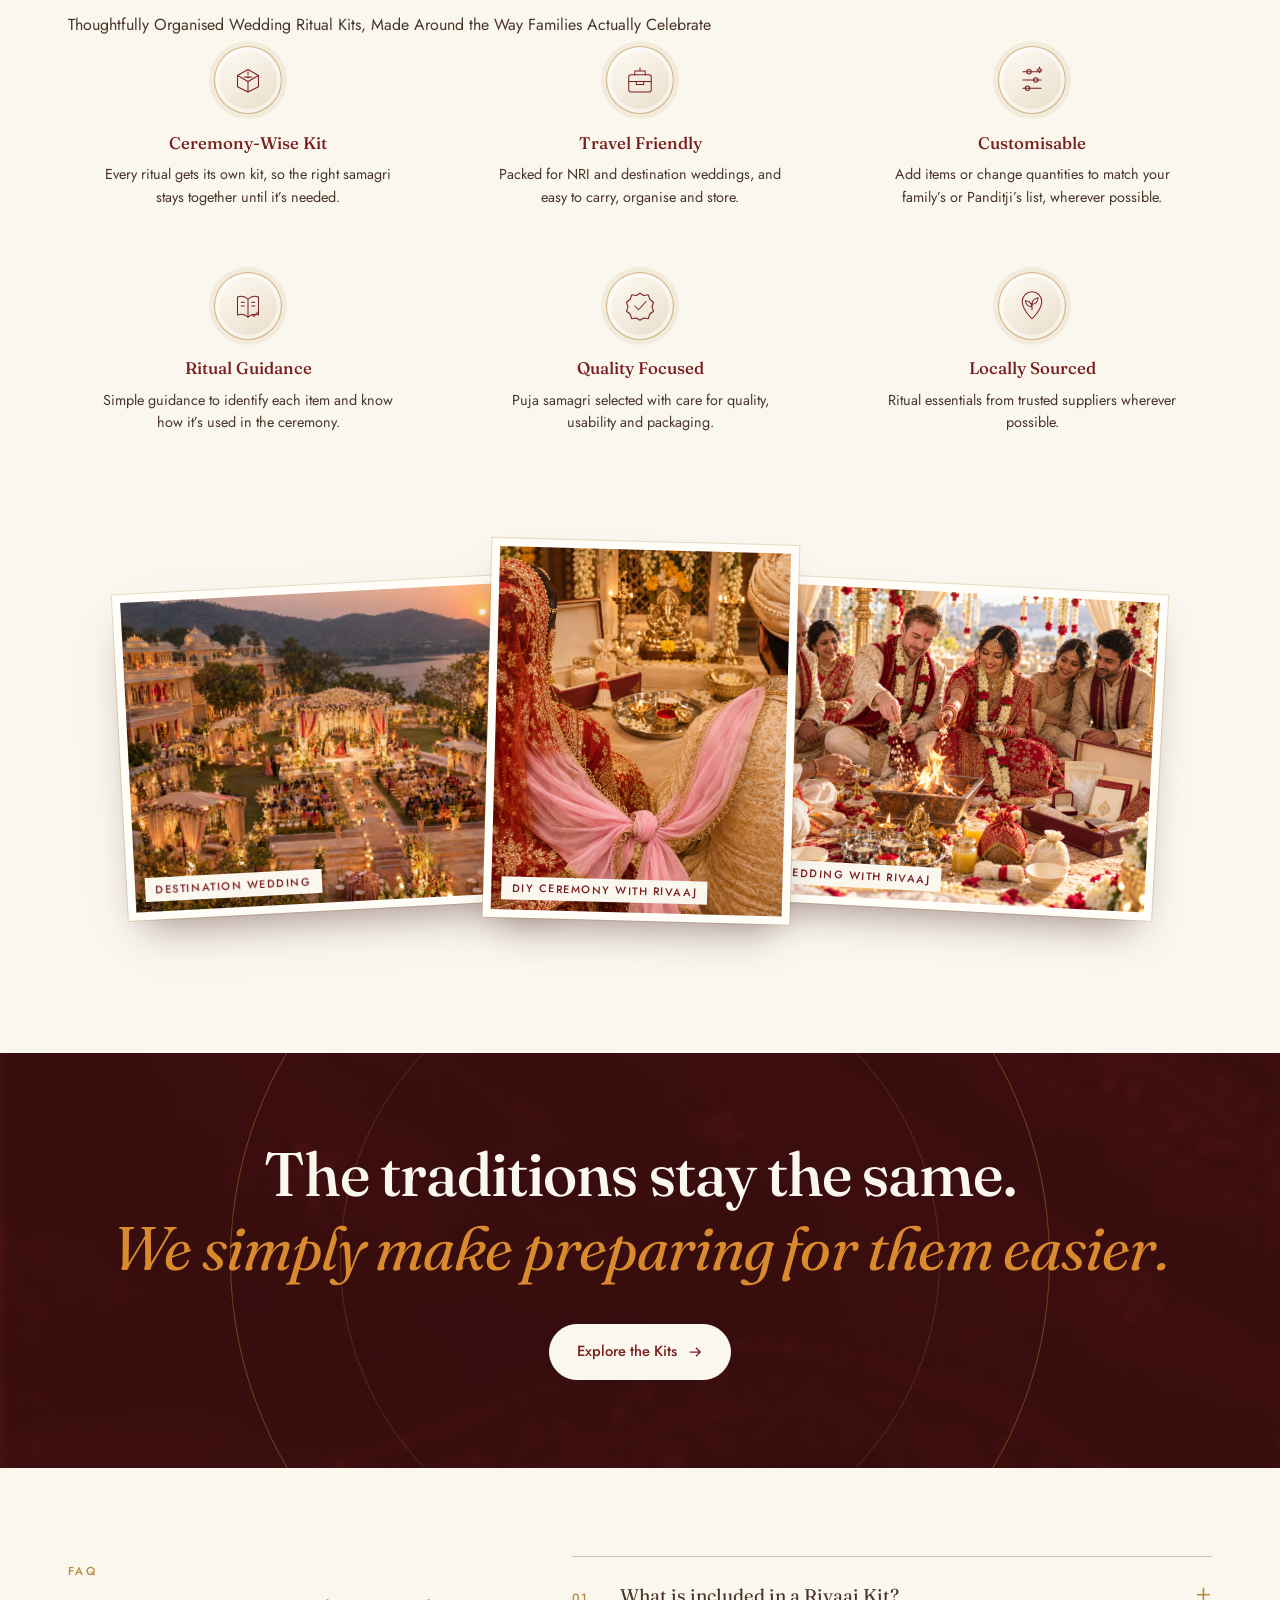
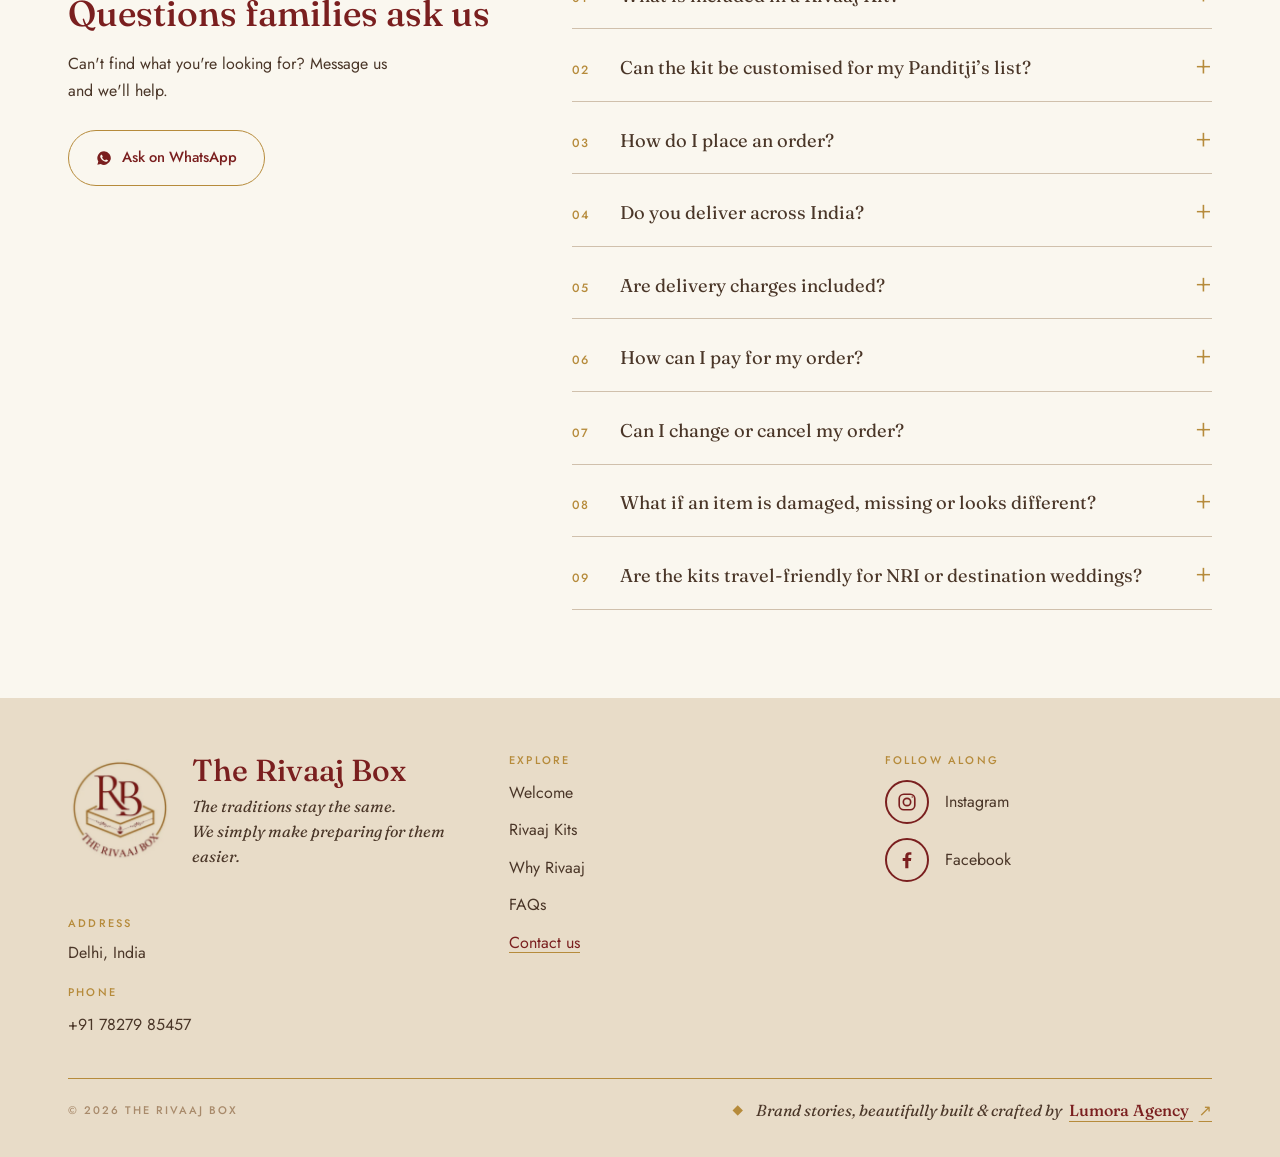
==== commit 0de6a219: "Update WhatsApp contact number Co-authored-by: Copilot <223556219+Copilot@users.noreply.github.com>" ====
--- a/index.html
+++ b/index.html
@@ -18,7 +18,7 @@
 <link rel="preconnect" href="https://fonts.googleapis.com"><link rel="preconnect" href="https://fonts.gstatic.com" crossorigin>
 <link href="https://fonts.googleapis.com/css2?family=Fraunces:ital,opsz,wght@0,9..144,400;0,9..144,500;1,9..144,400&amp;family=Jost:wght@400;500&amp;display=swap" rel="stylesheet">
 <link rel="stylesheet" href="styles.css?v=2">
-<script type="application/ld+json">{"@context":"https://schema.org","@graph":[{"@type":"Organization","@id":"https://therivaajbox.com/#organization","name":"The Rivaaj Box","url":"https://therivaajbox.com/","telephone":"+918860285457","address":{"@type":"PostalAddress","addressLocality":"Delhi","addressCountry":"IN"},"sameAs":["https://www.instagram.com/therivaajbox/","https://www.facebook.com/profile.php?id=61596025145967"]},{"@type":"WebSite","@id":"https://therivaajbox.com/#website","url":"https://therivaajbox.com/","name":"The Rivaaj Box","publisher":{"@id":"https://therivaajbox.com/#organization"},"inLanguage":"en-IN"}]}</script></head>
+<script type="application/ld+json">{"@context":"https://schema.org","@graph":[{"@type":"Organization","@id":"https://therivaajbox.com/#organization","name":"The Rivaaj Box","url":"https://therivaajbox.com/","telephone":"+917827985457","address":{"@type":"PostalAddress","addressLocality":"Delhi","addressCountry":"IN"},"sameAs":["https://www.instagram.com/therivaajbox/","https://www.facebook.com/profile.php?id=61596025145967"]},{"@type":"WebSite","@id":"https://therivaajbox.com/#website","url":"https://therivaajbox.com/","name":"The Rivaaj Box","publisher":{"@id":"https://therivaajbox.com/#organization"},"inLanguage":"en-IN"}]}</script></head>
 <body>
 <div id="intro" role="presentation"><video muted playsinline preload="none" aria-hidden="true" data-src="media/intro.mp4"></video><button id="skip" type="button">Skip</button></div>
 <svg width="0" height="0" style="position:absolute"><symbol id="wa" viewBox="0 0 24 24"><path d="M12 2a10 10 0 0 0-8.6 15.1L2 22l5-1.3A10 10 0 1 0 12 2Zm5.2 14.2c-.2.6-1.3 1.2-1.8 1.2-.5.1-1 .2-3.3-.7-2.8-1.2-4.6-4-4.7-4.2-.1-.2-1.1-1.5-1.1-2.8s.7-2 1-2.3c.2-.3.5-.3.7-.3h.5c.2 0 .4 0 .6.5l.8 2c.1.2.1.3 0 .5l-.3.5-.4.4c-.1.2-.3.3-.1.6.2.3.8 1.3 1.7 2.1 1.2 1 2.1 1.3 2.4 1.5.3.1.4.1.6-.1l.8-1c.2-.2.3-.2.5-.1l1.9.9c.3.1.4.2.5.3.1.2.1.8-.1 1.4Z"/></symbol><symbol id="ar" viewBox="0 0 24 24"><path d="M4 11h13.2l-4.6-4.6L14 5l7 7-7 7-1.4-1.4 4.6-4.6H4z"/></symbol><symbol id="cl" viewBox="0 0 24 24"><path d="M5.6 4.2 12 10.6l6.4-6.4 1.4 1.4-6.4 6.4 6.4 6.4-1.4 1.4-6.4-6.4-6.4 6.4-1.4-1.4 6.4-6.4-6.4-6.4z"/></symbol></svg>
@@ -63,7 +63,8 @@
 <p class="why-promise">One Rasm. One Organised Kit.</p>
 </div></div>
 <div class="sec why-benefits"><div class="wrap">
-<h2>Why Families Choose Us: Wedding Puja Samagri, Organised Ritual by Ritual</h2>
+<h2>Why Families Choose Rivaaj Box:</h2>
+<p>Thoughtfully Organised Wedding Ritual Kits, Made Around the Way Families Actually Celebrate</p>
 <div class="why-features">
 <article class="why-point"><span class="why-icon" aria-hidden="true"><svg viewBox="0 0 48 48"><path d="m10 18 14-8 14 8-14 8zM10 18v15l14 7 14-7V18M24 26v14"/><path d="M19 20h10m-5-7v4m-3 3 3 1 3-1"/></svg></span><h3>Ceremony-Wise Kit</h3><p>Every ritual gets its own kit, so the right samagri stays together until it’s needed.</p></article>
 <article class="why-point"><span class="why-icon" aria-hidden="true"><svg viewBox="0 0 48 48"><rect x="9" y="17" width="30" height="23" rx="3"/><path d="M17 17v-5h14v5M9 26h30m-20 0v4h10v-4m-5-14V8"/></svg></span><h3>Travel Friendly</h3><p>Packed for NRI and destination weddings, and easy to carry, organise and store.</p></article>
@@ -85,10 +86,12 @@
 <details><summary>Can the kit be customised for my Panditji’s list?</summary><p>Yes. Our kits are developed with Pandit recommendations and around commonly followed North Indian Hindu wedding rituals and puja samagri requirements.</p><p>You can simply share the additional items or changes you need, and we’ll customise the kit wherever possible. We can also increase quantities of selected samagri items or help source any extra family- or Panditji-specific requirements, subject to availability.</p></details>
 <details><summary>How do I place an order?</summary><p>Simply click “Order on WhatsApp” and share the kit(s) you need, your wedding or function date, delivery PIN code and any special requirements.</p><p>We’ll confirm the kit details, availability, customisation requirements, delivery timeline and complete order details with you before the order is finalised.</p></details>
 <details><summary>Do you deliver across India?</summary><p>Yes, Rivaaj Box offers pan-India delivery, subject to courier serviceability at your PIN code.</p><p>Share your delivery location while placing the order and we’ll confirm the expected dispatch and delivery timeline with you.</p></details>
-<details><summary>Are delivery charges included?</summary><p>Delivery charges are additional and borne by the customer on an actual-cost basis.</p><p>Since package dimensions and weight can vary depending on the number and type of kits ordered, shipping charges depend on the box size, weight, destination PIN code and courier partner. The applicable cost will be shared with you on WhatsApp, and tracking details will be provided after dispatch.</p></details>
+<details><summary>Are delivery charges included?</summary><p>Yes. Pan-India delivery is included in the price of your Rivaaj Kit, so there are no additional shipping charges at checkout.</p><p>Once your order is dispatched, the tracking details will be shared with you on WhatsApp.</p></details>
 <details><summary>How can I pay for my order?</summary><p>Once your kit selection, customisation and delivery details are confirmed, our team will share the payment details and final payable amount with you on WhatsApp before processing your order.</p><p>This ensures that product, customisation and shipping charges are clearly communicated beforehand.</p></details>
 <details><summary>Can I change or cancel my order?</summary><p>If you need to make a change or cancel an order, please contact us on WhatsApp as early as possible.</p><p>Whether a change or cancellation can be accommodated will depend on the stage of sourcing, customisation and packing of your order. Our team will confirm what is possible before proceeding.</p></details>
-<details><summary>What if an item is damaged, missing or looks different?</summary><p>Some ritual essentials may be sourced in different batches, so the brand, colour, shape or packaging may occasionally differ from the product photographs, while we aim to maintain the intended quality and purpose of the item.</p><p>If an item arrives damaged, missing or incorrect, simply message us on WhatsApp with your order details and a clear photograph of the issue. Our team will review it and help with the quickest possible resolution.</p><p>We also recommend checking your kit soon after delivery and reviewing any family-specific requirements with your Panditji before the ceremony.</p></details>
+<details><summary>What if an item is damaged, missing or looks different?</summary><p>Some ritual essentials may be sourced in different batches, so the brand, colour, shape or packaging may occasionally differ from the product photographs, while we aim to maintain the intended quality and purpose of the item.</p><p>If any item arrives damaged, missing or incorrect, please contact us on WhatsApp with your order details and clear photographic or video proof of the issue.
+
+Once verified, we will offer a 100% refund or replacement for the affected item, depending on the nature of the issue and product availability.</p> <p>Refunds or replacements are applicable only in cases of verified damage, missing items, or incorrect products. They will not apply to change of mind or preference. We also recommend checking your kit soon after delivery and reviewing any family- or Panditji-specific requirements before the ceremony.</p></details>
 <details><summary>Are the kits travel-friendly for NRI or destination weddings?</summary><p>Yes. Rivaaj Kits are designed to make carrying Hindu wedding puja samagri easier for NRI and destination weddings.</p><p>The essentials are thoughtfully organised and individually packed to help minimise mixing, leakage and contamination while keeping the kits practical to carry in your luggage. This makes it easier to celebrate your family’s customs and stay connected to your roots even when the wedding is away from home.</p><p>For international travel, we recommend checking your airline and destination-country regulations beforehand, particularly for powders, liquids, food items, seeds or other restricted materials.</p></details>
 </div><div class="fd fm"><p>Can't find what you're looking for? Message us and we'll help.</p><a class="btn b2 wl" href="#" target="_blank" rel="noopener"><svg class="i"><use href="#wa"/></svg>Ask on WhatsApp</a></div></div></div></section>
 </div>
@@ -100,12 +103,12 @@
 <div class="footer-brand"><div class="logo" role="img" aria-label="The Rivaaj Box logo"></div><div><h2>The Rivaaj Box</h2><p class="footer-tagline">The traditions stay the same.<br>We simply make preparing for them easier.</p></div></div>
 <div class="footer-contact">
 <div><span class="footer-label">Address</span><p>Delhi, India</p></div>
-<div><span class="footer-label">Phone</span><a href="https://wa.me/918860285457">+91 88602 85457</a></div>
+<div><span class="footer-label">Phone</span><a href="https://wa.me/917827985457">+91 78279 85457</a></div>
 </div>
 </div>
 <div class="footer-explore"><span class="footer-label">Explore</span><ul>
 <li><a href="#">Welcome</a></li><li><a href="#kits">Rivaaj Kits</a></li><li><a href="#story">Why Rivaaj</a></li><li><a href="#faq">FAQs</a></li>
-<li><a class="footer-contact-link" href="https://wa.me/918860285457" target="_blank" rel="noopener">Contact us</a></li>
+<li><a class="footer-contact-link" href="https://wa.me/917827985457" target="_blank" rel="noopener">Contact us</a></li>
 </ul></div>
 <div class="footer-social"><span class="footer-label">Follow Along</span>
 <a href="https://www.instagram.com/therivaajbox/" target="_blank" rel="noopener" aria-label="Instagram"><span class="social-icon"><svg viewBox="0 0 24 24" aria-hidden="true"><rect x="3.5" y="3.5" width="17" height="17" rx="5"/><circle cx="12" cy="12" r="4"/><circle cx="17.7" cy="6.6" r=".8" class="social-dot"/></svg></span><span>Instagram</span></a>
@@ -119,4 +122,4 @@
 <aside class="dr" id="dr" role="dialog" aria-modal="true" aria-label="Kit details"><button class="x" id="cx" aria-label="Close"><svg class="i"><use href="#cl"/></svg></button><div class="db" id="db"></div>
 <div class="df"><a class="btn" id="ord" href="#" target="_blank" rel="noopener"><svg class="i"><use href="#wa"/></svg>Price on Request</a></div></aside>
 
-<script src="app.js?v=2" defer></script></body></html>
+<script src="app.js?v=3" defer></script></body></html>
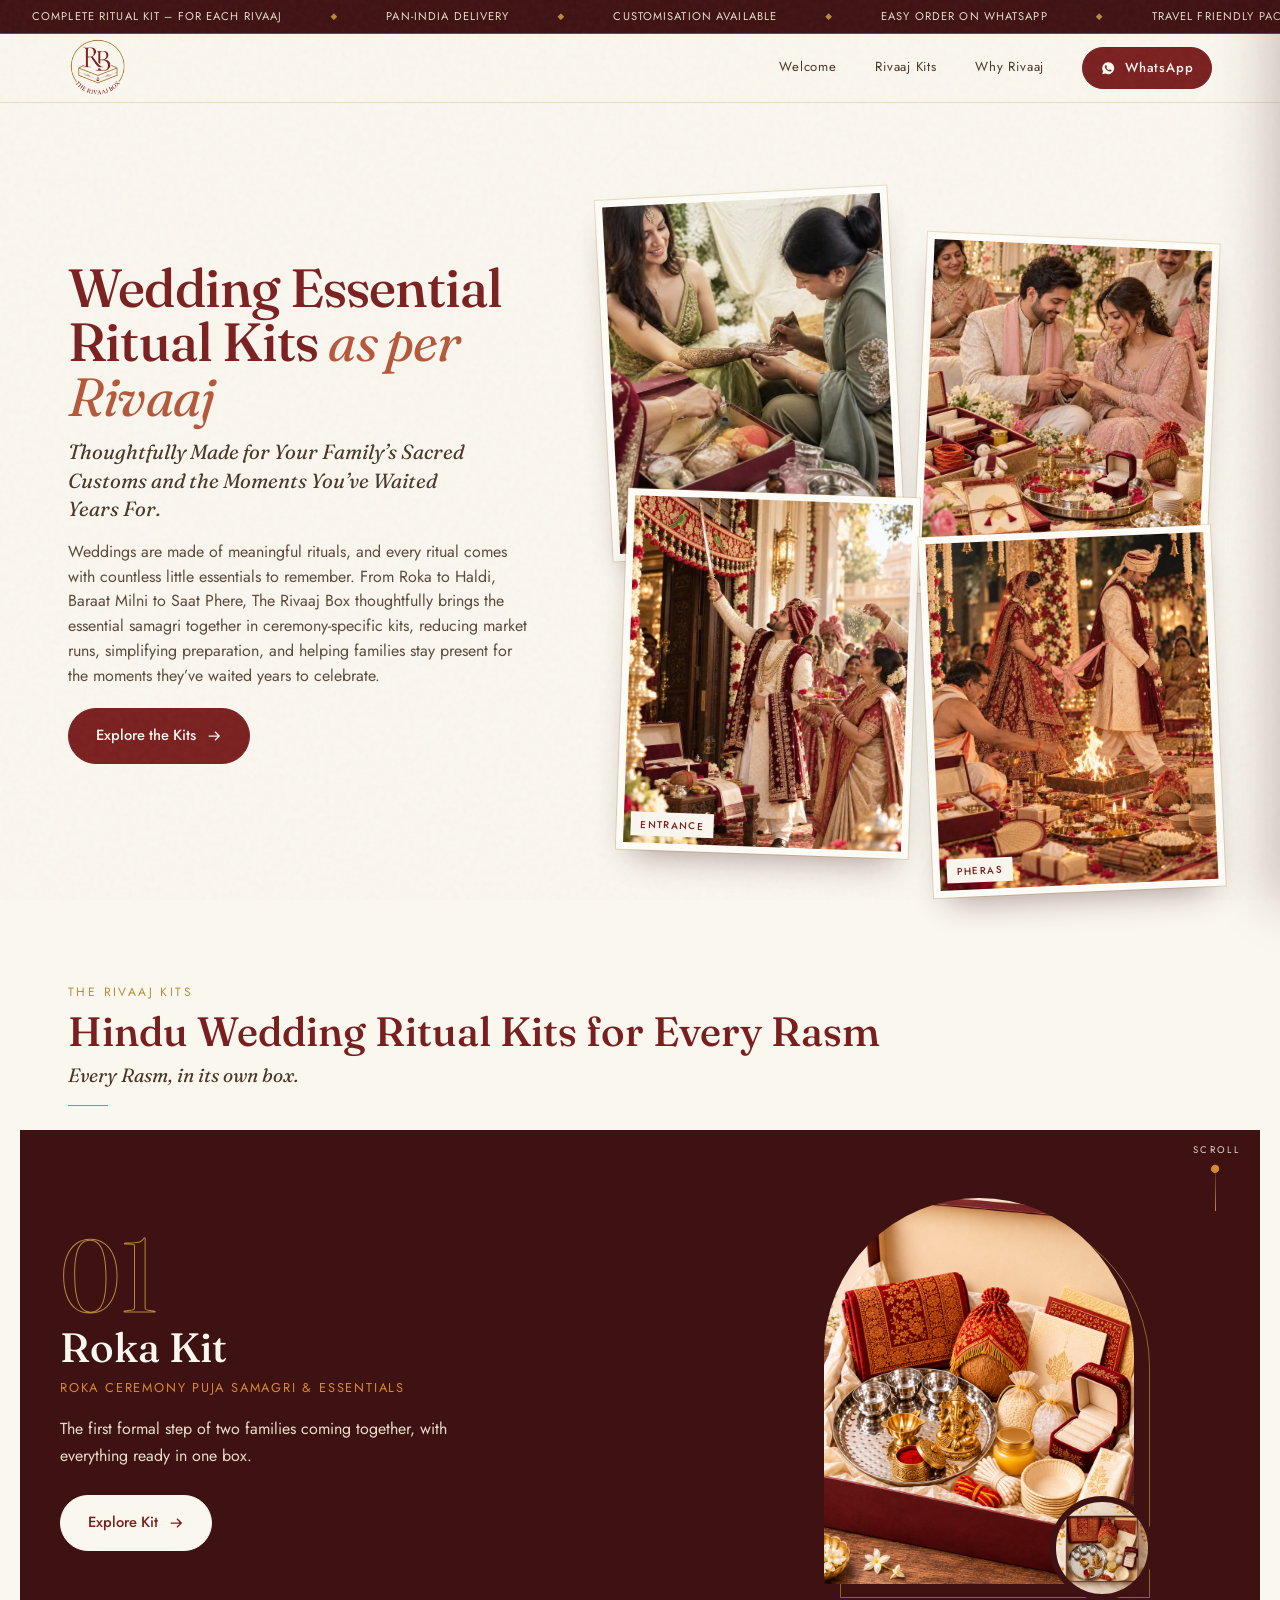
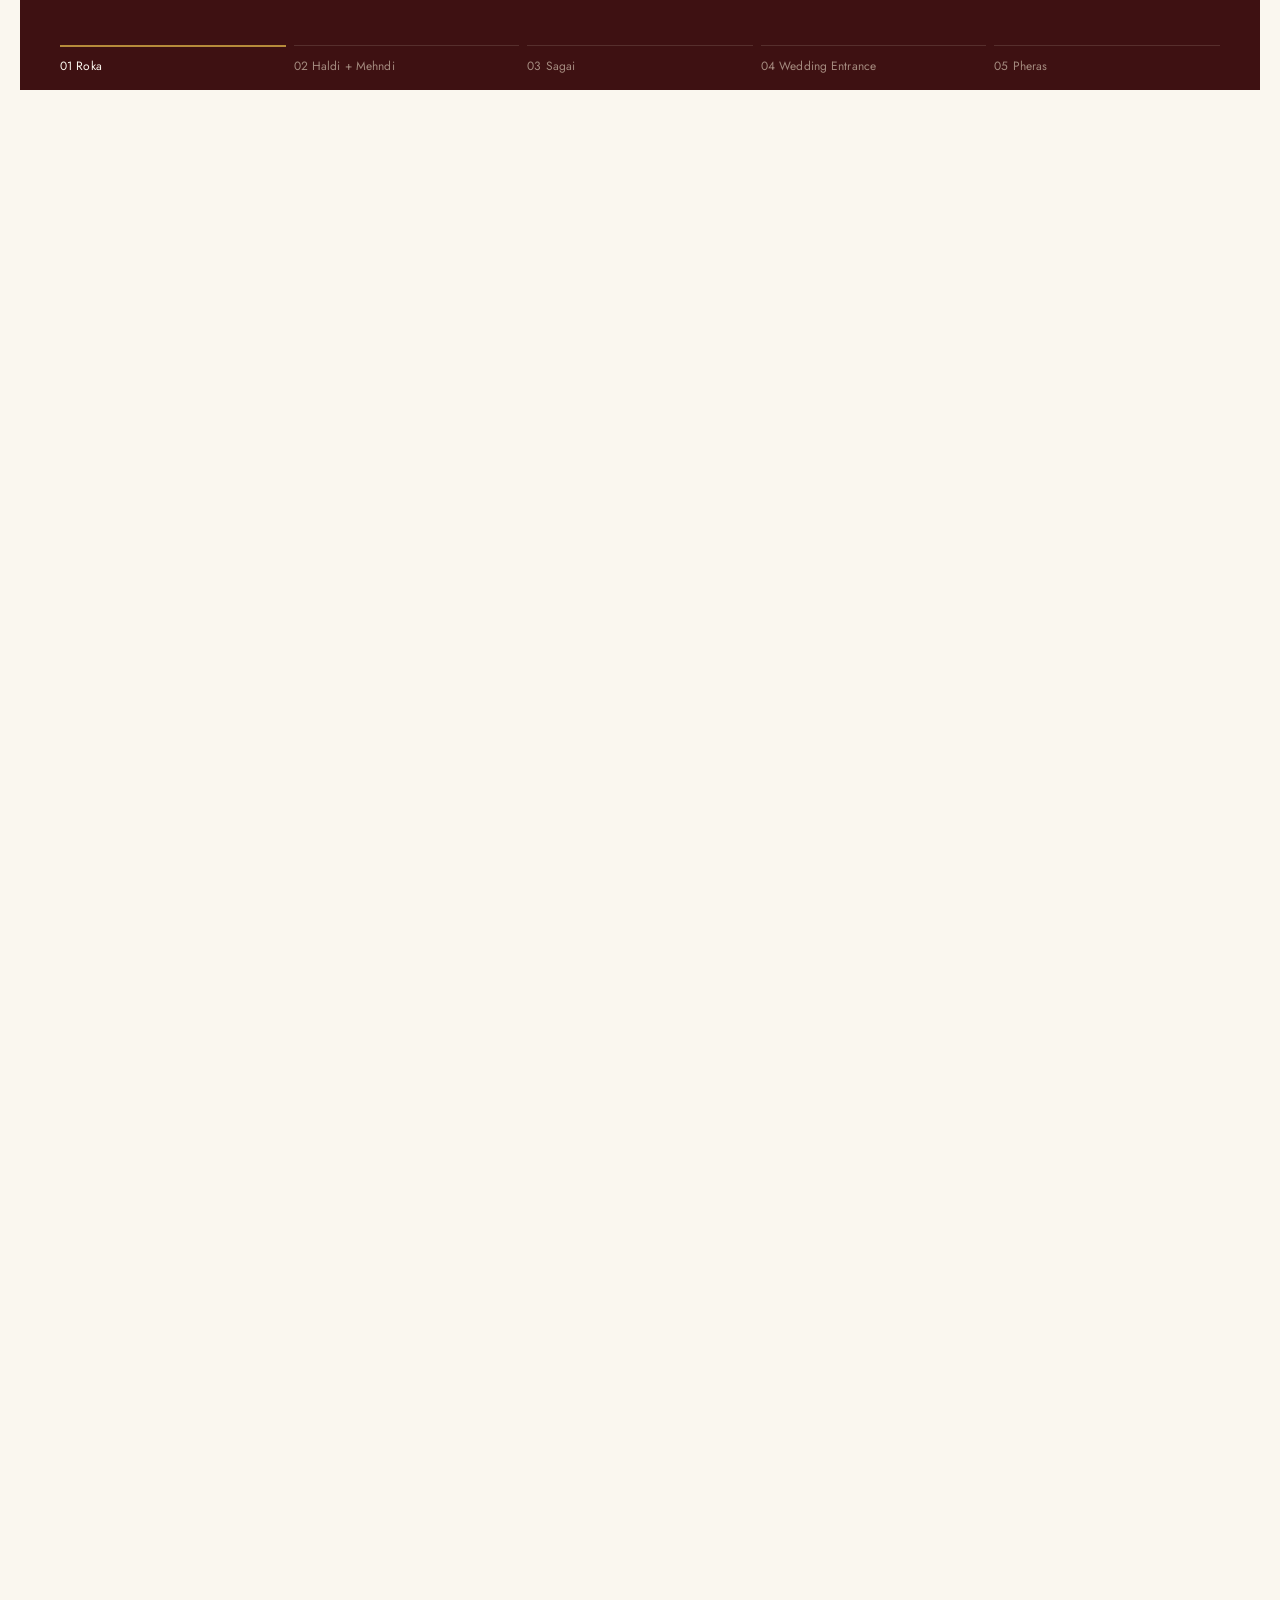
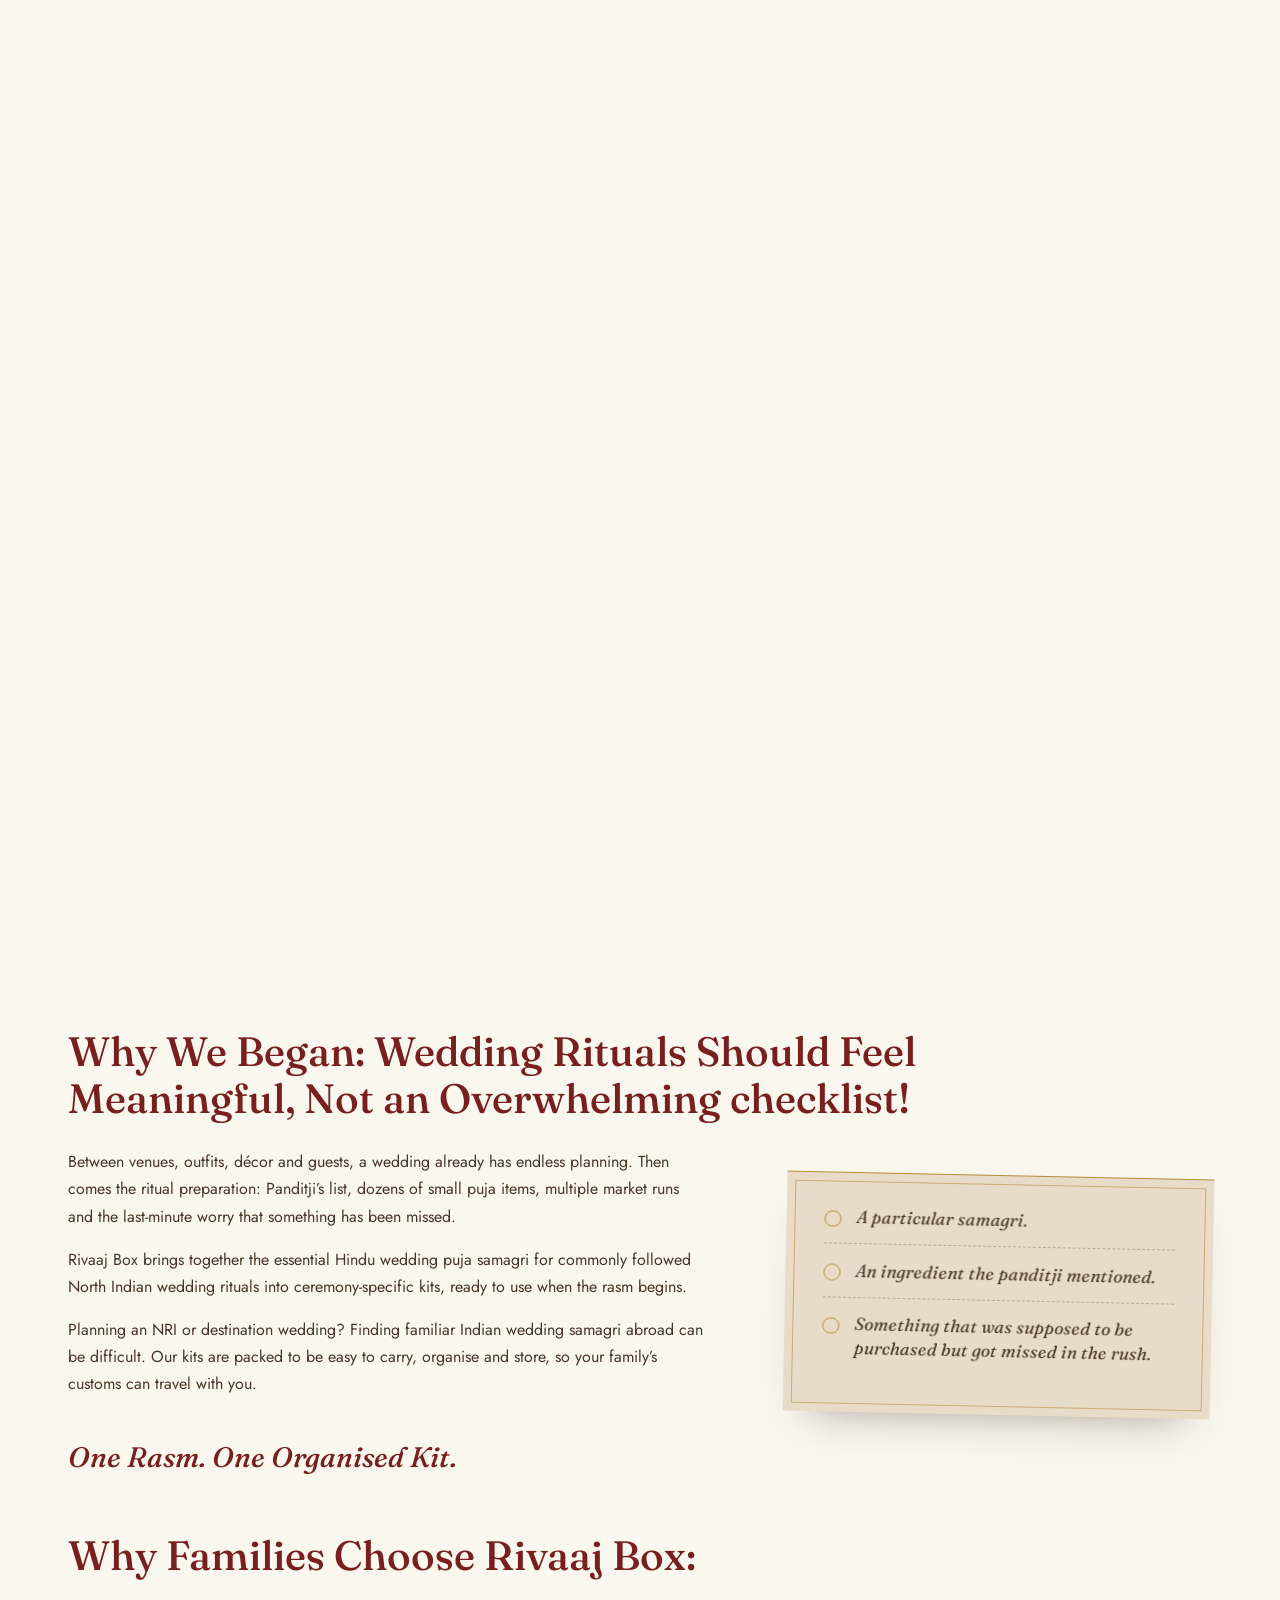
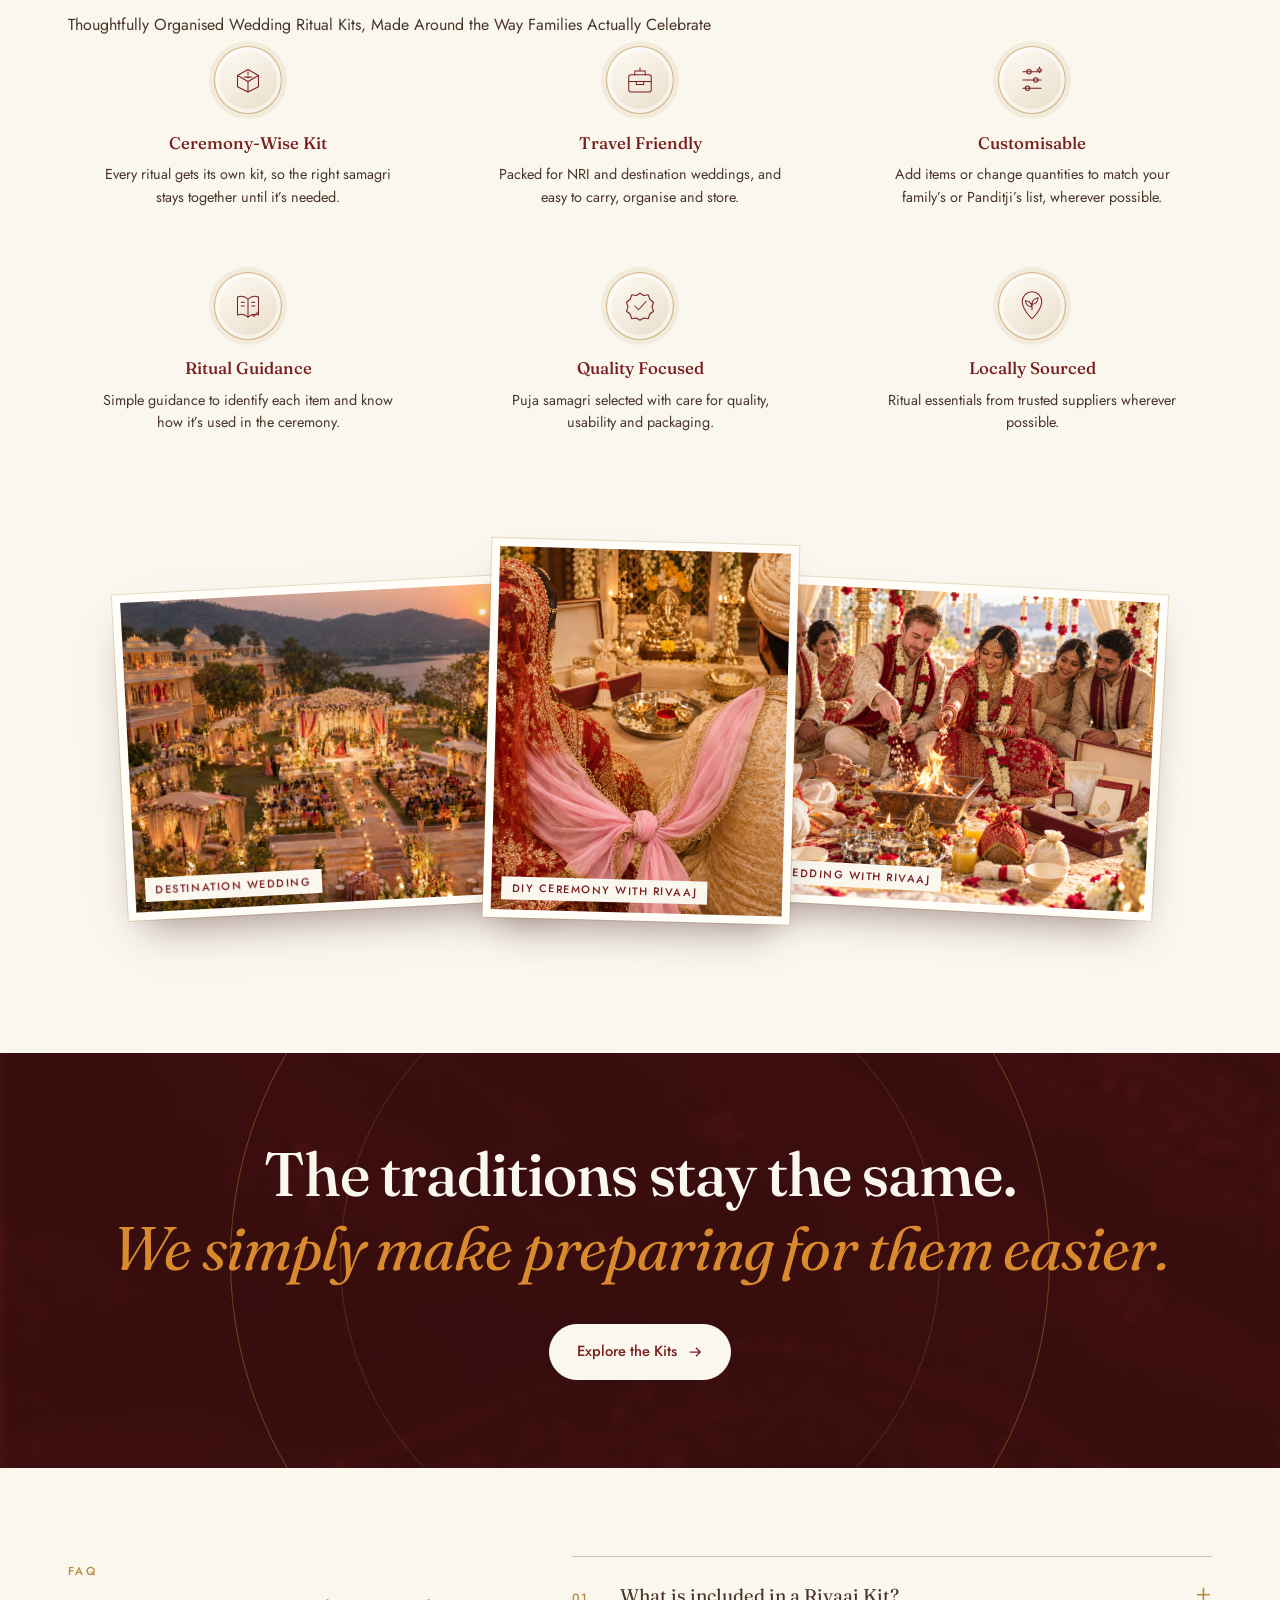
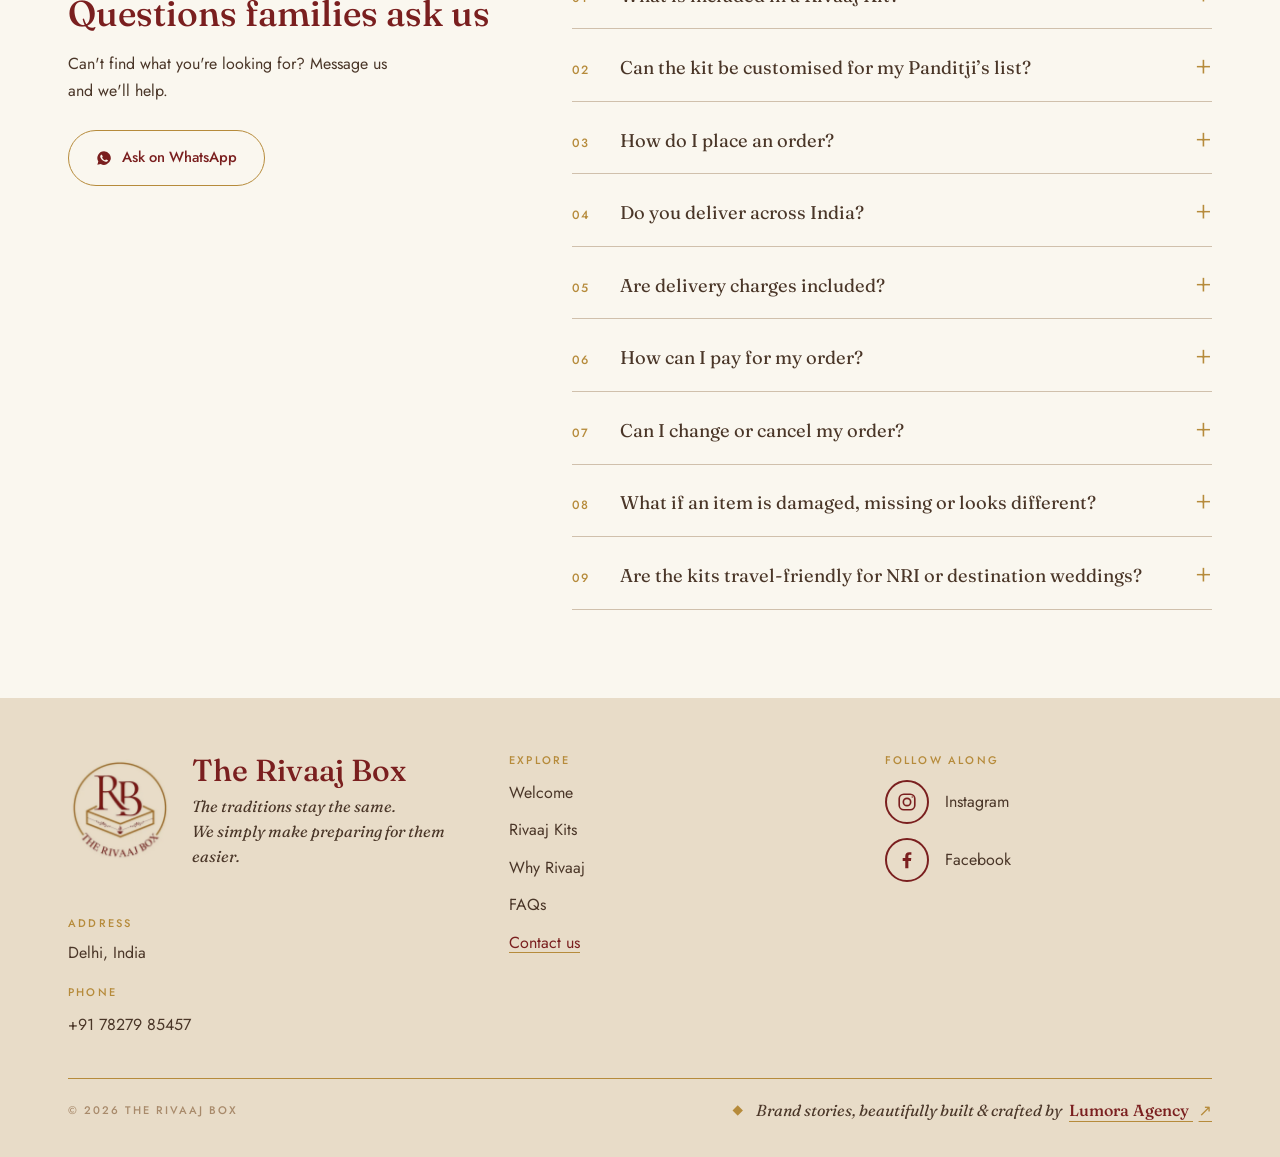
==== commit 76b48988: "Update kit covers and gallery images, rename customize and price CTA labels" ====
--- a/index.html
+++ b/index.html
@@ -17,7 +17,7 @@
 <link rel="icon" href="images/favicon.ico" sizes="any">
 <link rel="preconnect" href="https://fonts.googleapis.com"><link rel="preconnect" href="https://fonts.gstatic.com" crossorigin>
 <link href="https://fonts.googleapis.com/css2?family=Fraunces:ital,opsz,wght@0,9..144,400;0,9..144,500;1,9..144,400&amp;family=Jost:wght@400;500&amp;display=swap" rel="stylesheet">
-<link rel="stylesheet" href="styles.css?v=2">
+<link rel="stylesheet" href="styles.css?v=8">
 <script type="application/ld+json">{"@context":"https://schema.org","@graph":[{"@type":"Organization","@id":"https://therivaajbox.com/#organization","name":"The Rivaaj Box","url":"https://therivaajbox.com/","telephone":"+917827985457","address":{"@type":"PostalAddress","addressLocality":"Delhi","addressCountry":"IN"},"sameAs":["https://www.instagram.com/therivaajbox/","https://www.facebook.com/profile.php?id=61596025145967"]},{"@type":"WebSite","@id":"https://therivaajbox.com/#website","url":"https://therivaajbox.com/","name":"The Rivaaj Box","publisher":{"@id":"https://therivaajbox.com/#organization"},"inLanguage":"en-IN"}]}</script></head>
 <body>
 <div id="intro" role="presentation"><video muted playsinline preload="none" aria-hidden="true" data-src="media/intro.mp4"></video><button id="skip" type="button">Skip</button></div>
@@ -122,4 +122,4 @@
 <aside class="dr" id="dr" role="dialog" aria-modal="true" aria-label="Kit details"><button class="x" id="cx" aria-label="Close"><svg class="i"><use href="#cl"/></svg></button><div class="db" id="db"></div>
 <div class="df"><a class="btn" id="ord" href="#" target="_blank" rel="noopener"><svg class="i"><use href="#wa"/></svg>Price on Request</a></div></aside>
 
-<script src="app.js?v=3" defer></script></body></html>
+<script src="app.js?v=9" defer></script></body></html>
--- a/styles.css
+++ b/styles.css
@@ -313,3 +313,11 @@
 .p-si1{background-image:url("images/sagai-inside-1.jpg")}.p-si2{background-image:url("images/sagai-inside-2.jpg")}.p-si3{background-image:url("images/sagai-inside-3.jpg")}
 .p-ei1{background-image:url("images/entrance-inside-1.jpg")}.p-ei2{background-image:url("images/entrance-inside-2.jpg")}.p-ei3{background-image:url("images/entrance-inside-3.jpg")}
 .p-pn1{background-image:url("images/phera-1.jpg")}.p-pn2{background-image:url("images/phera-2.jpg")}.p-pn3{background-image:url("images/phera-3.jpg")}.p-pn4{background-image:url("images/phera-4.jpg")}
+.p-rc{background-image:url("images/roka-cover-2.jpg")}
+.p-hc{background-image:url("images/haldi-cover-2.jpg")}
+.p-sc{background-image:url("images/sagai-cover-2.jpg")}
+.p-ec{background-image:url("images/entrance-cover-2.jpg")}
+.p-pc{background-image:url("images/phera-cover-2.jpg")}
+.p-hf{background-image:url("images/haldi-flatlay.jpg")}
+.p-rf{background-image:url("images/roka-flatlay.jpg")}
+.p-sf{background-image:url("images/sagai-flatlay.jpg")}
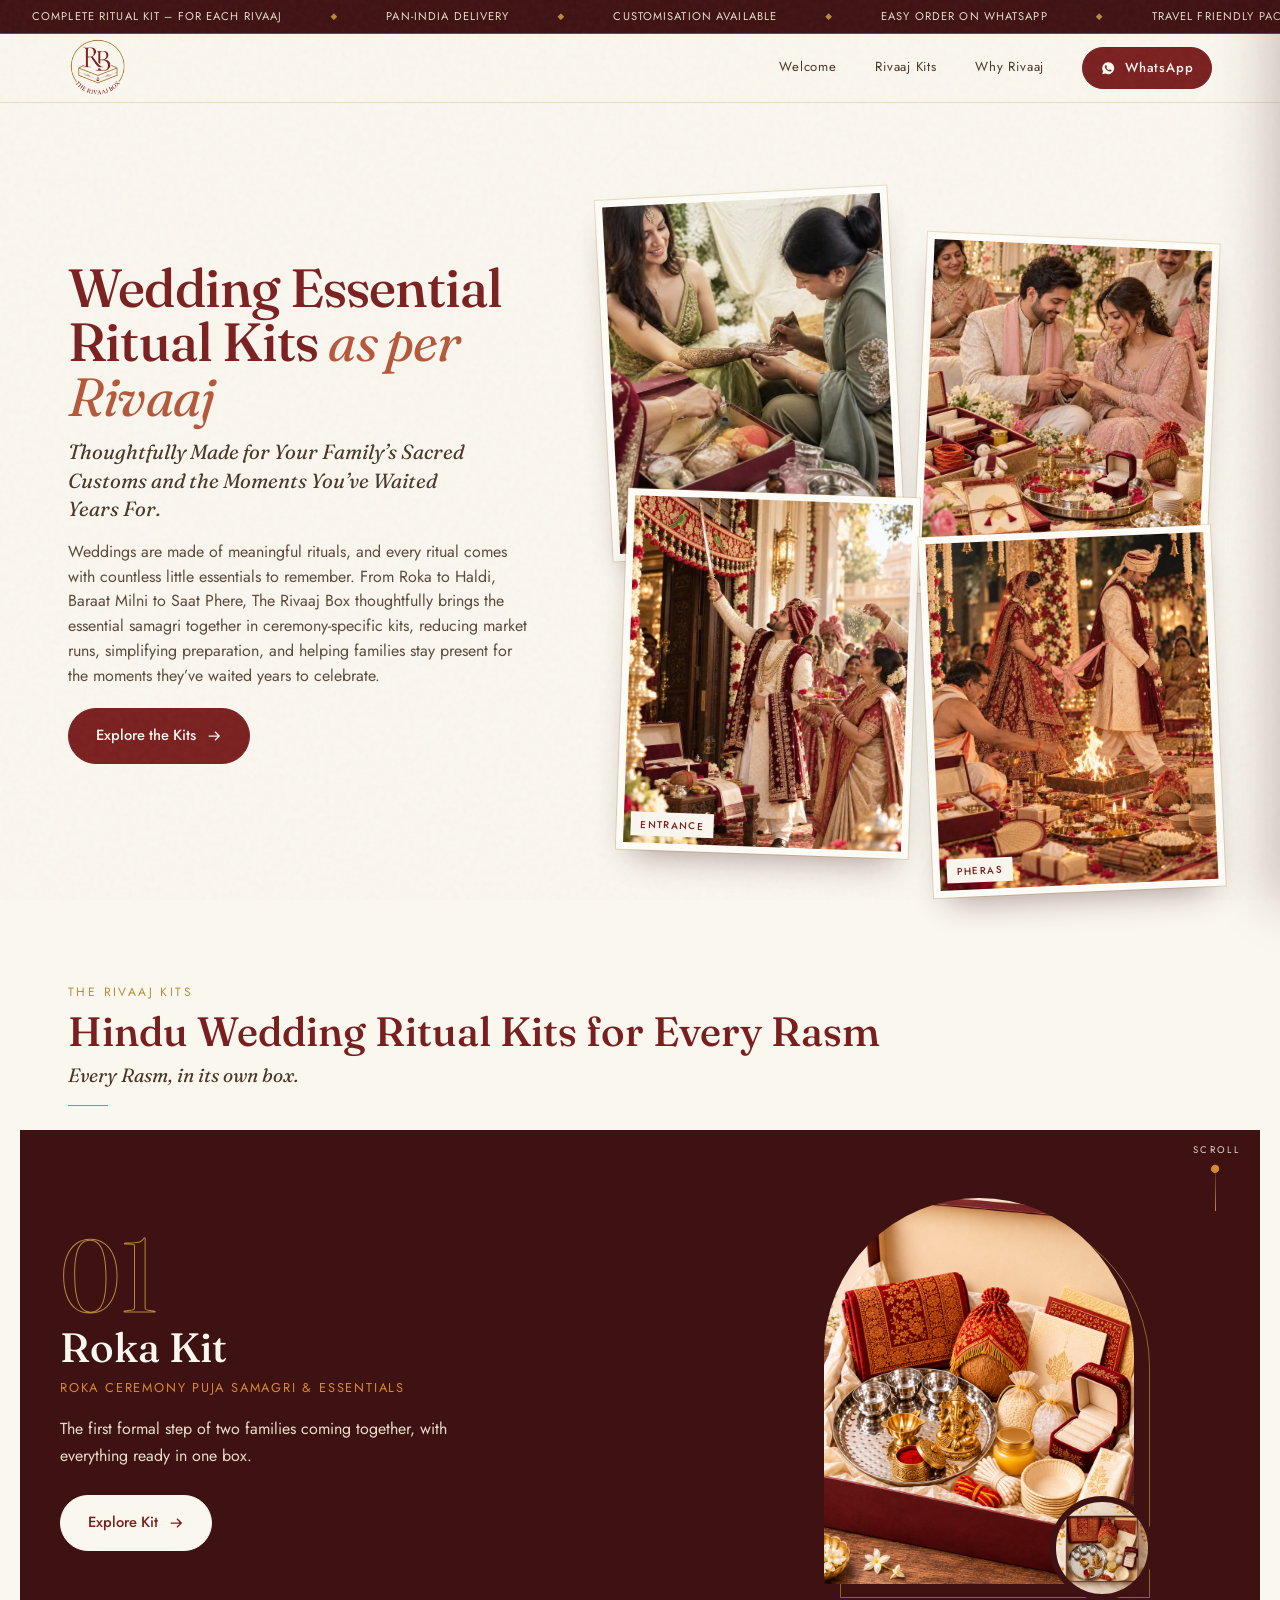
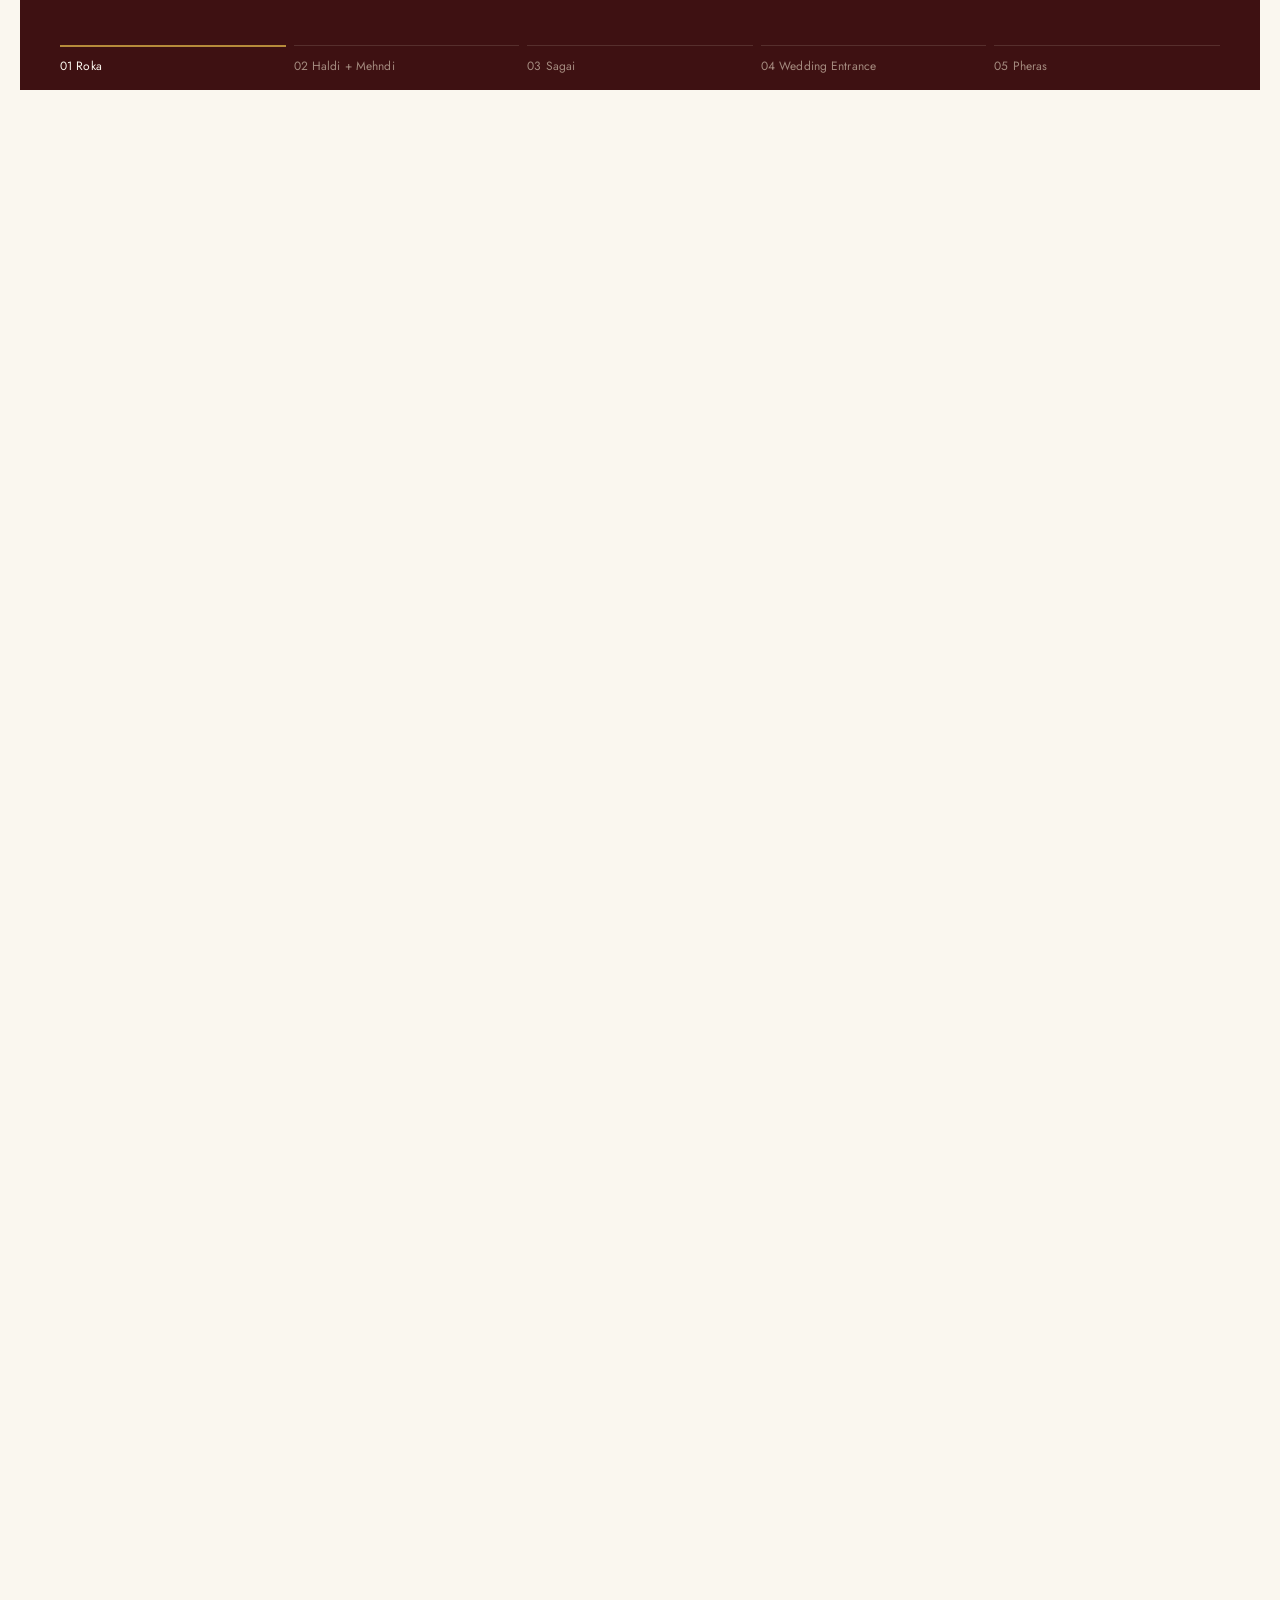
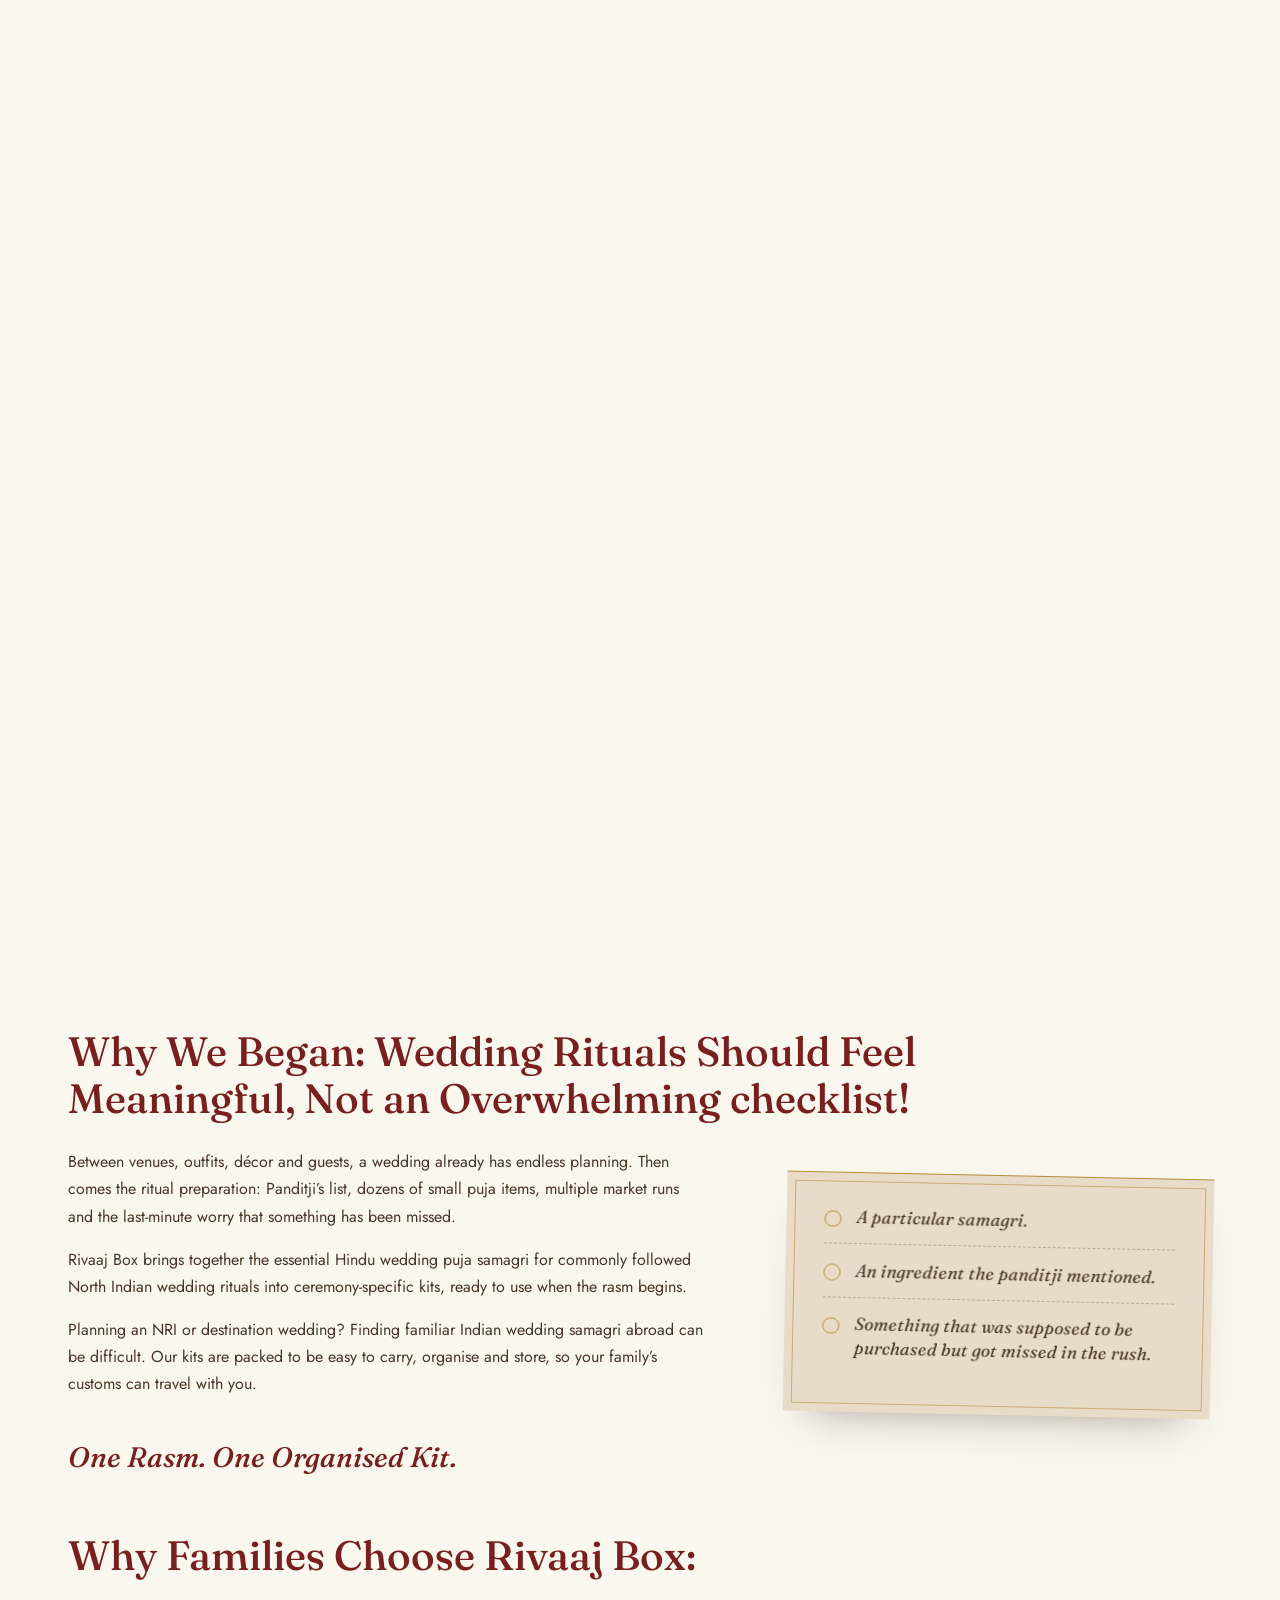
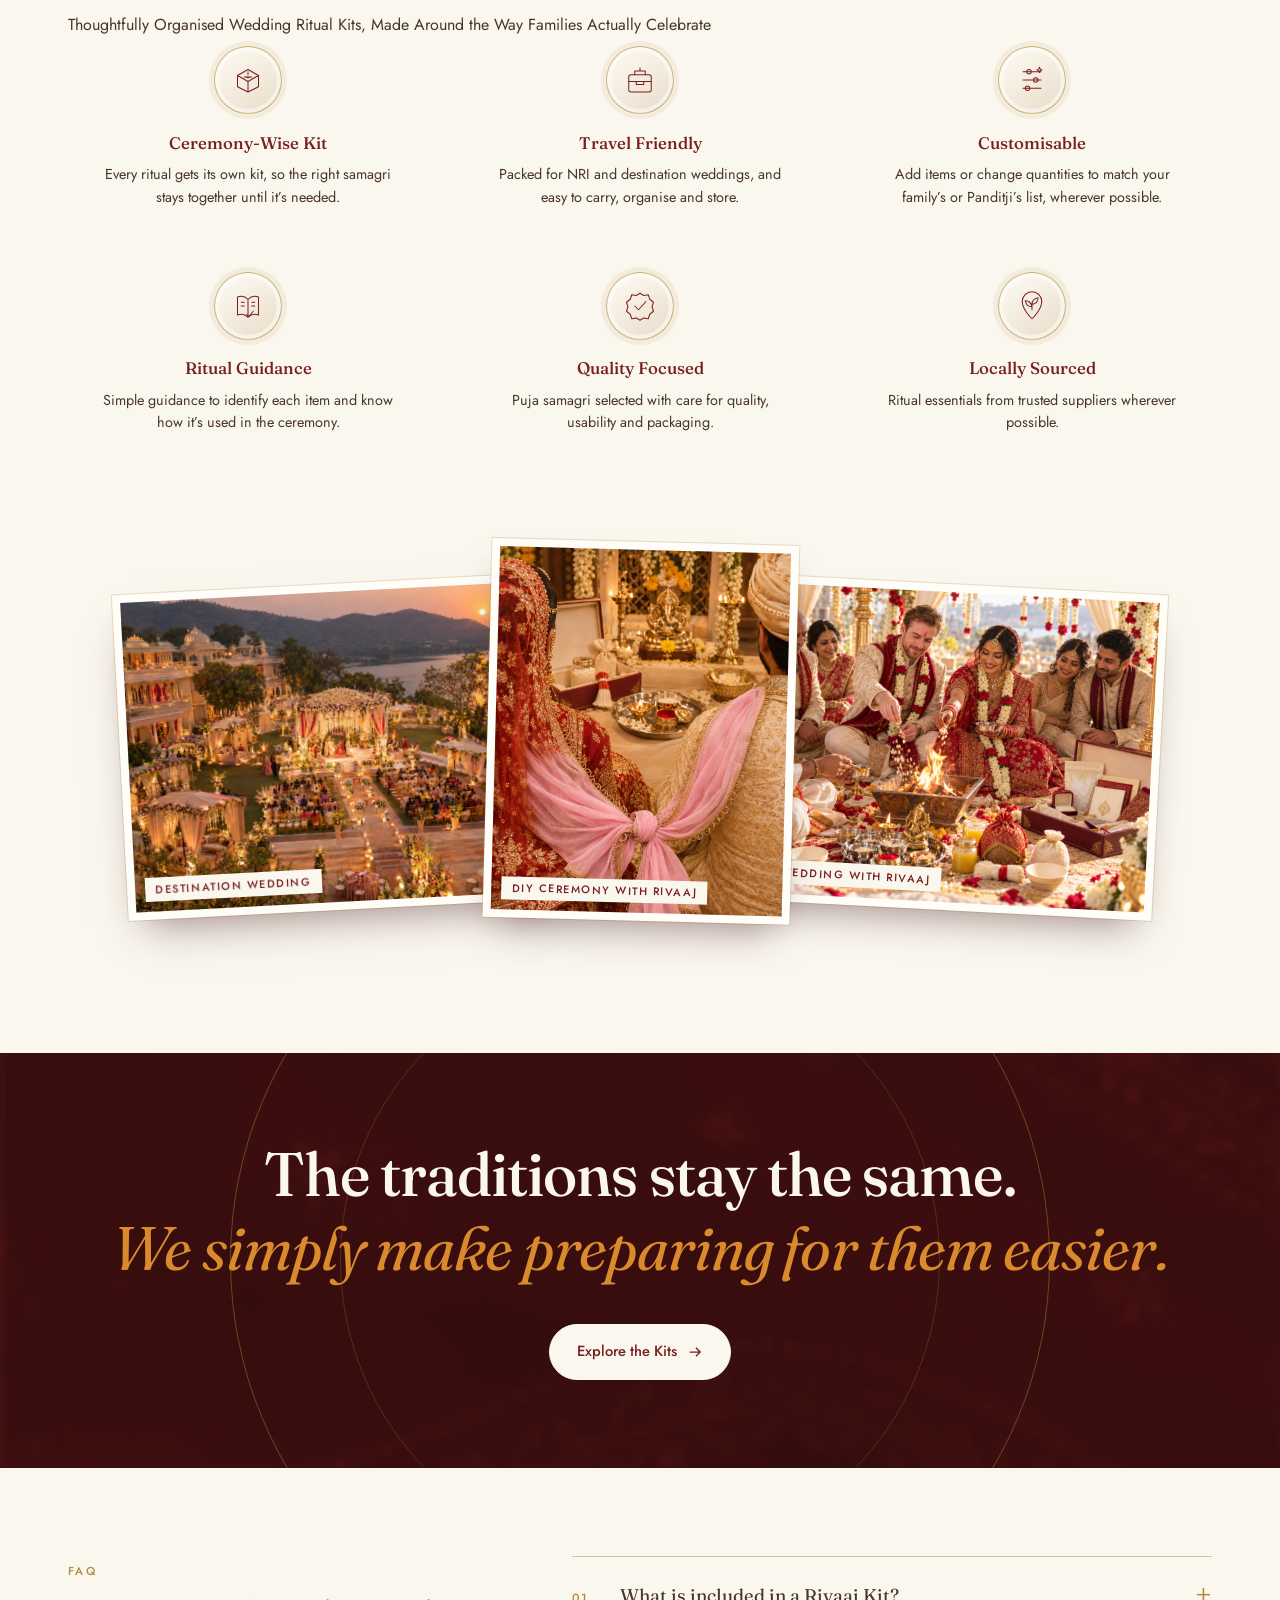
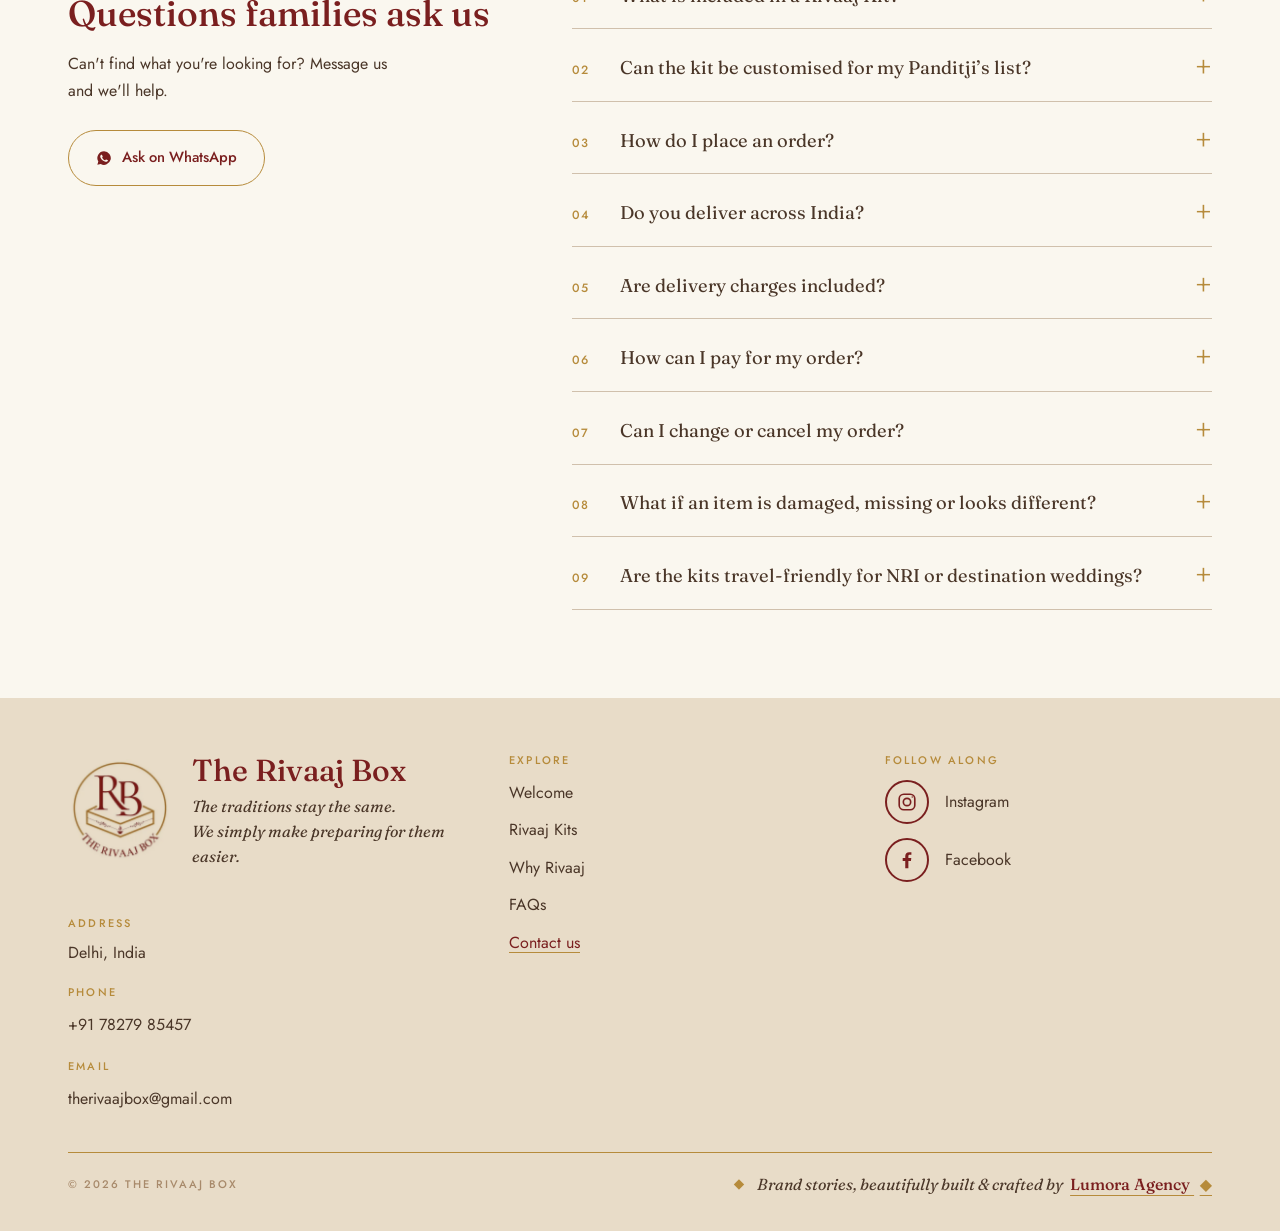
==== commit 2bbdd762: "Add email address to the footer contact section" ====
--- a/index.html
+++ b/index.html
@@ -18,7 +18,17 @@
 <link rel="preconnect" href="https://fonts.googleapis.com"><link rel="preconnect" href="https://fonts.gstatic.com" crossorigin>
 <link href="https://fonts.googleapis.com/css2?family=Fraunces:ital,opsz,wght@0,9..144,400;0,9..144,500;1,9..144,400&amp;family=Jost:wght@400;500&amp;display=swap" rel="stylesheet">
 <link rel="stylesheet" href="styles.css?v=8">
-<script type="application/ld+json">{"@context":"https://schema.org","@graph":[{"@type":"Organization","@id":"https://therivaajbox.com/#organization","name":"The Rivaaj Box","url":"https://therivaajbox.com/","telephone":"+917827985457","address":{"@type":"PostalAddress","addressLocality":"Delhi","addressCountry":"IN"},"sameAs":["https://www.instagram.com/therivaajbox/","https://www.facebook.com/profile.php?id=61596025145967"]},{"@type":"WebSite","@id":"https://therivaajbox.com/#website","url":"https://therivaajbox.com/","name":"The Rivaaj Box","publisher":{"@id":"https://therivaajbox.com/#organization"},"inLanguage":"en-IN"}]}</script></head>
+<script type="application/ld+json">{"@context":"https://schema.org","@graph":[{"@type":"Organization","@id":"https://therivaajbox.com/#organization","name":"The Rivaaj Box","url":"https://therivaajbox.com/","telephone":"+917827985457","address":{"@type":"PostalAddress","addressLocality":"Delhi","addressCountry":"IN"},"sameAs":["https://www.instagram.com/therivaajbox/","https://www.facebook.com/profile.php?id=61596025145967"]},{"@type":"WebSite","@id":"https://therivaajbox.com/#website","url":"https://therivaajbox.com/","name":"The Rivaaj Box","publisher":{"@id":"https://therivaajbox.com/#organization"},"inLanguage":"en-IN"}]}</script> 
+<!--Google tag (gtag.js)--!>
+  <script async src="https://www.googletagmanager.com/gtag/js?id=G-XEDXFBG9W5"></script>
+<script>
+  window.dataLayer = window.dataLayer || [];
+  function gtag(){dataLayer.push(arguments);}
+  gtag('js', new Date());
+
+  gtag('config', 'G-XEDXFBG9W5');
+</script>
+</head>
 <body>
 <div id="intro" role="presentation"><video muted playsinline preload="none" aria-hidden="true" data-src="media/intro.mp4"></video><button id="skip" type="button">Skip</button></div>
 <svg width="0" height="0" style="position:absolute"><symbol id="wa" viewBox="0 0 24 24"><path d="M12 2a10 10 0 0 0-8.6 15.1L2 22l5-1.3A10 10 0 1 0 12 2Zm5.2 14.2c-.2.6-1.3 1.2-1.8 1.2-.5.1-1 .2-3.3-.7-2.8-1.2-4.6-4-4.7-4.2-.1-.2-1.1-1.5-1.1-2.8s.7-2 1-2.3c.2-.3.5-.3.7-.3h.5c.2 0 .4 0 .6.5l.8 2c.1.2.1.3 0 .5l-.3.5-.4.4c-.1.2-.3.3-.1.6.2.3.8 1.3 1.7 2.1 1.2 1 2.1 1.3 2.4 1.5.3.1.4.1.6-.1l.8-1c.2-.2.3-.2.5-.1l1.9.9c.3.1.4.2.5.3.1.2.1.8-.1 1.4Z"/></symbol><symbol id="ar" viewBox="0 0 24 24"><path d="M4 11h13.2l-4.6-4.6L14 5l7 7-7 7-1.4-1.4 4.6-4.6H4z"/></symbol><symbol id="cl" viewBox="0 0 24 24"><path d="M5.6 4.2 12 10.6l6.4-6.4 1.4 1.4-6.4 6.4 6.4 6.4-1.4 1.4-6.4-6.4-6.4 6.4-1.4-1.4 6.4-6.4-6.4-6.4z"/></symbol></svg>
@@ -69,7 +79,7 @@
 <article class="why-point"><span class="why-icon" aria-hidden="true"><svg viewBox="0 0 48 48"><path d="m10 18 14-8 14 8-14 8zM10 18v15l14 7 14-7V18M24 26v14"/><path d="M19 20h10m-5-7v4m-3 3 3 1 3-1"/></svg></span><h3>Ceremony-Wise Kit</h3><p>Every ritual gets its own kit, so the right samagri stays together until it’s needed.</p></article>
 <article class="why-point"><span class="why-icon" aria-hidden="true"><svg viewBox="0 0 48 48"><rect x="9" y="17" width="30" height="23" rx="3"/><path d="M17 17v-5h14v5M9 26h30m-20 0v4h10v-4m-5-14V8"/></svg></span><h3>Travel Friendly</h3><p>Packed for NRI and destination weddings, and easy to carry, organise and store.</p></article>
 <article class="why-point"><span class="why-icon" aria-hidden="true"><svg viewBox="0 0 48 48"><path d="M12 13h24M12 24h24M12 35h24"/><circle cx="20" cy="13" r="3"/><circle cx="29" cy="24" r="3"/><circle cx="18" cy="35" r="3"/><path d="m34 7 1 2.5 2.5 1-2.5 1-1 2.5-1-2.5-2.5-1 2.5-1z"/></svg></span><h3>Customisable</h3><p>Add items or change quantities to match your family’s or Panditji’s list, wherever possible.</p></article>
-<article class="why-point"><span class="why-icon" aria-hidden="true"><svg viewBox="0 0 48 48"><path d="M10 12c5-2 10-1 14 3v24c-4-4-9-5-14-3zm28 0c-5-2-10-1-14 3v24c4-4 9-5 14-3z"/><path d="M15 19h4m-4 5h4m10-5h4m-4 5h4m-4 11 3 3 6-7"/></svg></span><h3>Ritual Guidance</h3><p>Simple guidance to identify each item and know how it’s used in the ceremony.</p></article>
+<article class="why-point"><span class="why-icon" aria-hidden="true"><svg viewBox="0 0 48 48"><path d="M10 12c5-2 10-1 14 3v24c-4-4-9-5-14-3zm28 0c-5-2-10-1-14 3v24c4-4 9-5 14-3z"/><path d="M15 19h4m-4 5h4m10-5h4m-4 5h4m-11 11 3 3 6-7"/></svg></span><h3>Ritual Guidance</h3><p>Simple guidance to identify each item and know how it’s used in the ceremony.</p></article>
 <article class="why-point"><span class="why-icon" aria-hidden="true"><svg viewBox="0 0 48 48"><path d="M24 7 29 10l6-1 2 6 5 4-2 6 2 6-5 4-2 6-6-1-5 3-5-3-6 1-2-6-5-4 2-6-2-6 5-4 2-6 6 1z"/><path d="m17 24 5 5 10-11"/></svg></span><h3>Quality Focused</h3><p>Puja samagri selected with care for quality, usability and packaging.</p></article>
 <article class="why-point"><span class="why-icon" aria-hidden="true"><svg viewBox="0 0 48 48"><path d="M24 41s13-12 13-23a13 13 0 1 0-26 0c0 11 13 23 13 23z"/><path d="M24 29v-9m0 5c-5 0-8-3-9-8 5 0 8 3 9 8zm0-3c0-5 3-8 8-9 0 5-3 8-8 9z"/></svg></span><h3>Locally Sourced</h3><p>Ritual essentials from trusted suppliers wherever possible.</p></article>
 </div>
@@ -81,19 +91,20 @@
 <figure class="cl c3"><img src="images/joy.jpg" alt="A bride and groom offering samagri into the havan with family" loading="lazy"><figcaption>NRI Wedding with Rivaaj</figcaption></figure>
 </div></section>
 <section class="sec moment"><div class="ring"></div><div class="ring two"></div><div class="wrap"><h2>The traditions stay the same.<em>We simply make preparing for them easier.</em></h2><a class="btn b3" href="kits.html">Explore the Kits <svg class="i ar"><use href="#ar"/></svg></a></div></section>
-<section class="sec" id="faq"><div class="wrap fq"><div class="fl"><span class="lab">FAQ</span><h2>Questions families ask us</h2><div class="fd"><p>Can't find what you're looking for? Message us and we'll help.</p><a class="btn b2 wl" href="#" target="_blank" rel="noopener"><svg class="i"><use href="#wa"/></svg>Ask on WhatsApp</a></div></div><div><div class="fqs">
+<section class="sec" id="faq"><div class="wrap fq"><div class="fl"><span class="lab">FAQ</span><h2>Questions families ask us</h2><div class="fd"><p>Can't find what you're looking for? Message us and we'll help.</p><a class="btn b2 wl" href="#" target="_blank" rel="noopener"><svg class="i"><use href="#wa"/></svg>Ask on WhatsApp</a></div></div><div>
+<div class="fqs">
 <details><summary>What is included in a Rivaaj Kit?</summary><p>Each Rivaaj Wedding Ritual Kit brings together the essential puja samagri and ritual items required for a specific ceremony, thoughtfully organised in one box.</p><p>The exact contents of every kit are clearly listed on the respective product page, along with anything that may need to be arranged separately.</p></details>
-<details><summary>Can the kit be customised for my Panditji’s list?</summary><p>Yes. Our kits are developed with Pandit recommendations and around commonly followed North Indian Hindu wedding rituals and puja samagri requirements.</p><p>You can simply share the additional items or changes you need, and we’ll customise the kit wherever possible. We can also increase quantities of selected samagri items or help source any extra family- or Panditji-specific requirements, subject to availability.</p></details>
+<details><summary>Can the kit be customised for my Panditji’s list?</summary><p>Yes. Our kits are developed with Pandit recommendations and around commonly followed North Indian Hindu wedding rituals and puja samagri requirements.</p><p>You can simply share the additional items or changes you need, and we'll customise the kit wherever possible. We can also increase quantities of selected samagri items or help source any extra family- or Panditji-specific requirements, subject to availability.</p></details>
 <details><summary>How do I place an order?</summary><p>Simply click “Order on WhatsApp” and share the kit(s) you need, your wedding or function date, delivery PIN code and any special requirements.</p><p>We’ll confirm the kit details, availability, customisation requirements, delivery timeline and complete order details with you before the order is finalised.</p></details>
-<details><summary>Do you deliver across India?</summary><p>Yes, Rivaaj Box offers pan-India delivery, subject to courier serviceability at your PIN code.</p><p>Share your delivery location while placing the order and we’ll confirm the expected dispatch and delivery timeline with you.</p></details>
+<details><summary>Do you deliver across India?</summary><p>Yes, Rivaaj Box offers pan-India delivery, subject to courier serviceability at your PIN code.</p><p>Share your delivery location while placing the order and we'll confirm the expected dispatch and delivery timeline with you.</p></details>
 <details><summary>Are delivery charges included?</summary><p>Yes. Pan-India delivery is included in the price of your Rivaaj Kit, so there are no additional shipping charges at checkout.</p><p>Once your order is dispatched, the tracking details will be shared with you on WhatsApp.</p></details>
 <details><summary>How can I pay for my order?</summary><p>Once your kit selection, customisation and delivery details are confirmed, our team will share the payment details and final payable amount with you on WhatsApp before processing your order.</p><p>This ensures that product, customisation and shipping charges are clearly communicated beforehand.</p></details>
 <details><summary>Can I change or cancel my order?</summary><p>If you need to make a change or cancel an order, please contact us on WhatsApp as early as possible.</p><p>Whether a change or cancellation can be accommodated will depend on the stage of sourcing, customisation and packing of your order. Our team will confirm what is possible before proceeding.</p></details>
 <details><summary>What if an item is damaged, missing or looks different?</summary><p>Some ritual essentials may be sourced in different batches, so the brand, colour, shape or packaging may occasionally differ from the product photographs, while we aim to maintain the intended quality and purpose of the item.</p><p>If any item arrives damaged, missing or incorrect, please contact us on WhatsApp with your order details and clear photographic or video proof of the issue.
 
 Once verified, we will offer a 100% refund or replacement for the affected item, depending on the nature of the issue and product availability.</p> <p>Refunds or replacements are applicable only in cases of verified damage, missing items, or incorrect products. They will not apply to change of mind or preference. We also recommend checking your kit soon after delivery and reviewing any family- or Panditji-specific requirements before the ceremony.</p></details>
-<details><summary>Are the kits travel-friendly for NRI or destination weddings?</summary><p>Yes. Rivaaj Kits are designed to make carrying Hindu wedding puja samagri easier for NRI and destination weddings.</p><p>The essentials are thoughtfully organised and individually packed to help minimise mixing, leakage and contamination while keeping the kits practical to carry in your luggage. This makes it easier to celebrate your family’s customs and stay connected to your roots even when the wedding is away from home.</p><p>For international travel, we recommend checking your airline and destination-country regulations beforehand, particularly for powders, liquids, food items, seeds or other restricted materials.</p></details>
-</div><div class="fd fm"><p>Can't find what you're looking for? Message us and we'll help.</p><a class="btn b2 wl" href="#" target="_blank" rel="noopener"><svg class="i"><use href="#wa"/></svg>Ask on WhatsApp</a></div></div></div></section>
+<details><summary>Are the kits travel-friendly for NRI or destination weddings?</summary><p>Yes. Rivaaj Kits are designed to make carrying Hindu wedding puja samagri easier for NRI and destination weddings.</p><p>The essentials are thoughtfully organised and individually packed to help minimise mixing, leakage and contamination while keeping the kits practical to carry in your luggage. This makes it easier to celebrate your family's customs and stay connected to your roots even when the wedding is away from home.</p><p>For international travel, we recommend checking your airline and destination-country regulations beforehand, particularly for powders, liquids, food items, seeds or other restricted materials.</p></details>
+</div><div class="fd fm"><p>Can't find what you're looking for? Message us and we'll help.</p><a class="btn b2 wl" href="#" target="_blank" rel="noopener"><svg class="i"><use href="#wa"/></svg>Ask on WhatsApp</a></div>
 </div>
 </main>
 
@@ -104,6 +115,7 @@
 <div class="footer-contact">
 <div><span class="footer-label">Address</span><p>Delhi, India</p></div>
 <div><span class="footer-label">Phone</span><a href="https://wa.me/917827985457">+91 78279 85457</a></div>
+<div><span class="footer-label">Email</span><a href="mailto:therivaajbox@gmail.com">therivaajbox@gmail.com</a></div>
 </div>
 </div>
 <div class="footer-explore"><span class="footer-label">Explore</span><ul>
@@ -115,7 +127,7 @@
 <a href="https://www.facebook.com/profile.php?id=61596025145967" target="_blank" rel="noopener" aria-label="Facebook"><span class="social-icon"><svg viewBox="0 0 24 24" aria-hidden="true"><path d="M13.5 21v-8h2.8l.4-3.1h-3.2v-2c0-.9.3-1.5 1.6-1.5h1.7V3.6c-.3 0-1.3-.1-2.5-.1-2.5 0-4.2 1.5-4.2 4.3v2.1H7.3V13h2.8v8z"/></svg></span><span>Facebook</span></a>
 </div>
 </div>
-<div class="footer-bottom"><span class="footer-copyright">© 2026 THE RIVAAJ BOX</span><p class="footer-credit"><span class="footer-diamond" aria-hidden="true">◆</span><span>Brand stories, beautifully built & crafted by</span><a href="https://agencylumora.com" target="_blank" rel="noopener">Lumora Agency <span aria-hidden="true">↗</span></a></p></div>
+<div class="footer-bottom"><span class="footer-copyright">© 2026 THE RIVAAJ BOX</span><p class="footer-credit"><span class="footer-diamond" aria-hidden="true">◆</span><span>Brand stories, beautifully built &amp; crafted by</span><a href="https://agencylumora.com" target="_blank" rel="noopener">Lumora Agency <span aria-hidden="true">◆</span></a></p></div>
 </div></footer>
 
 <div class="ov" id="ov"></div>
